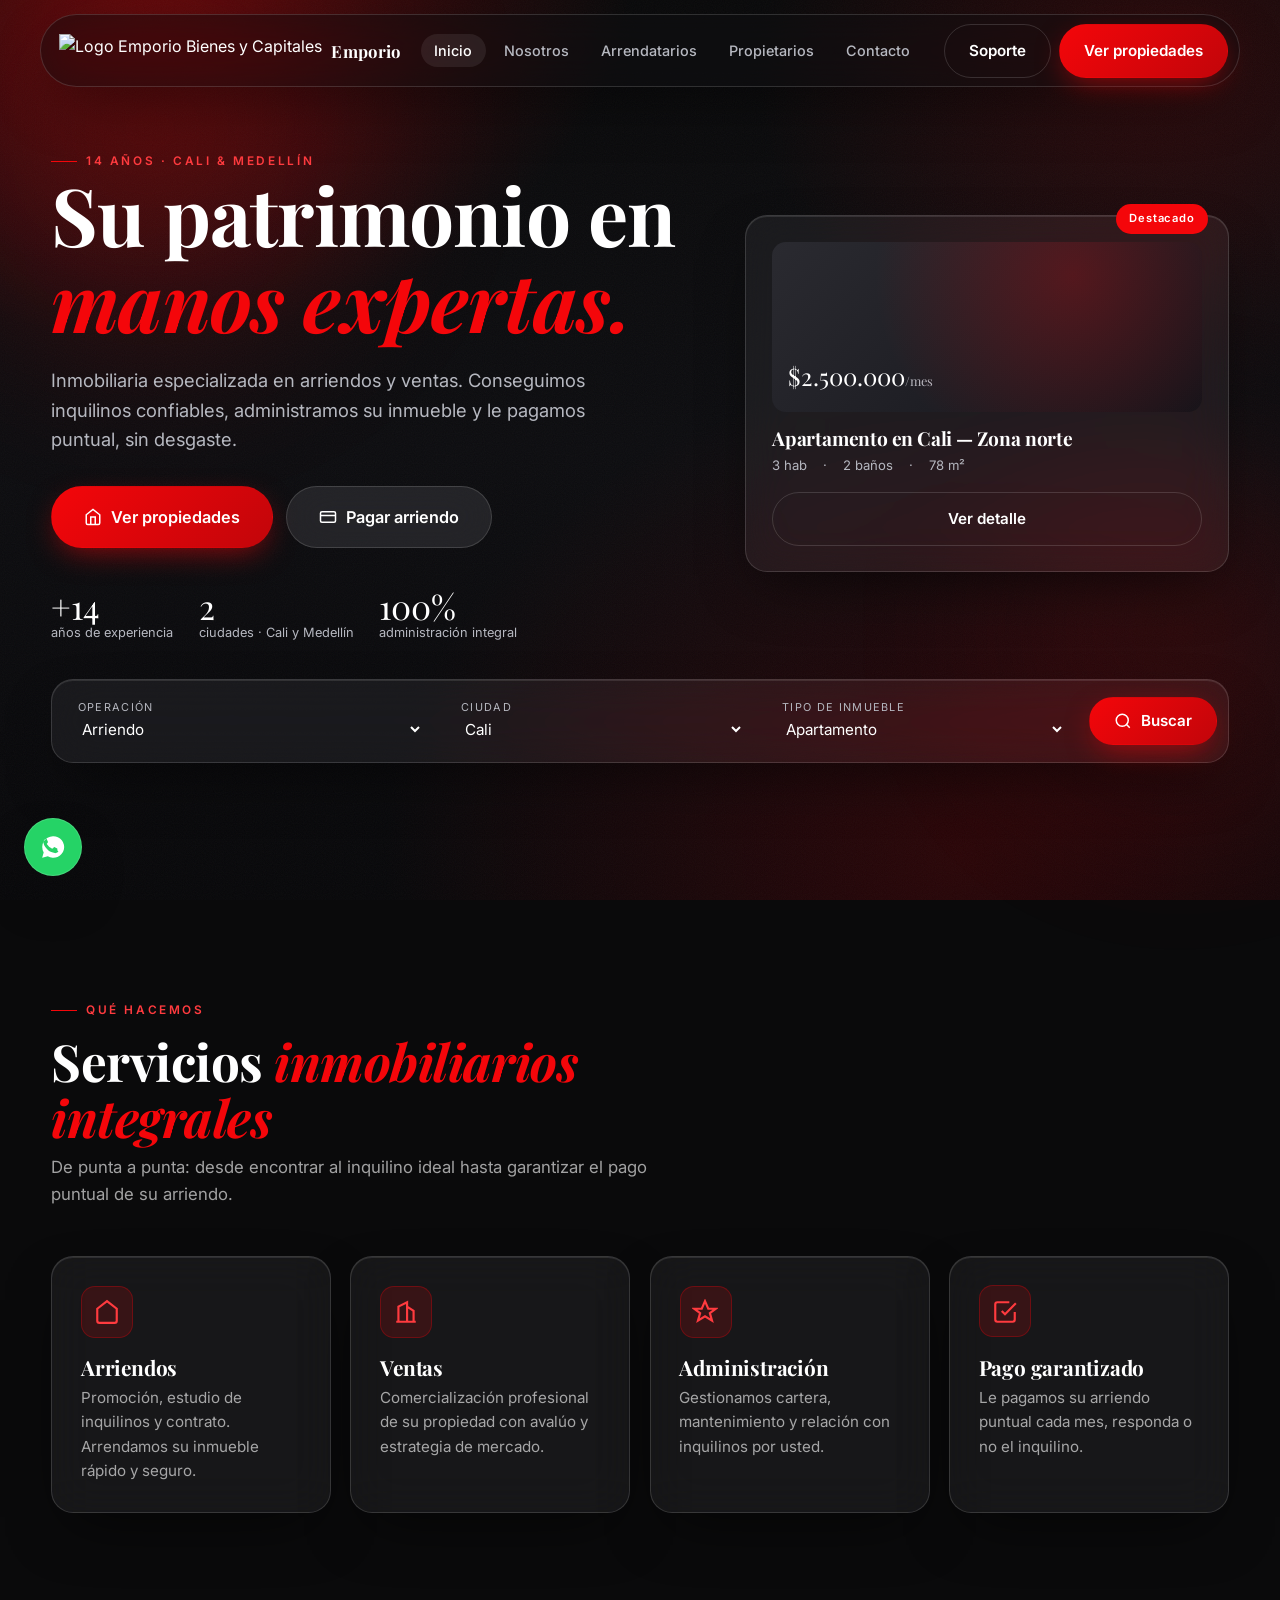
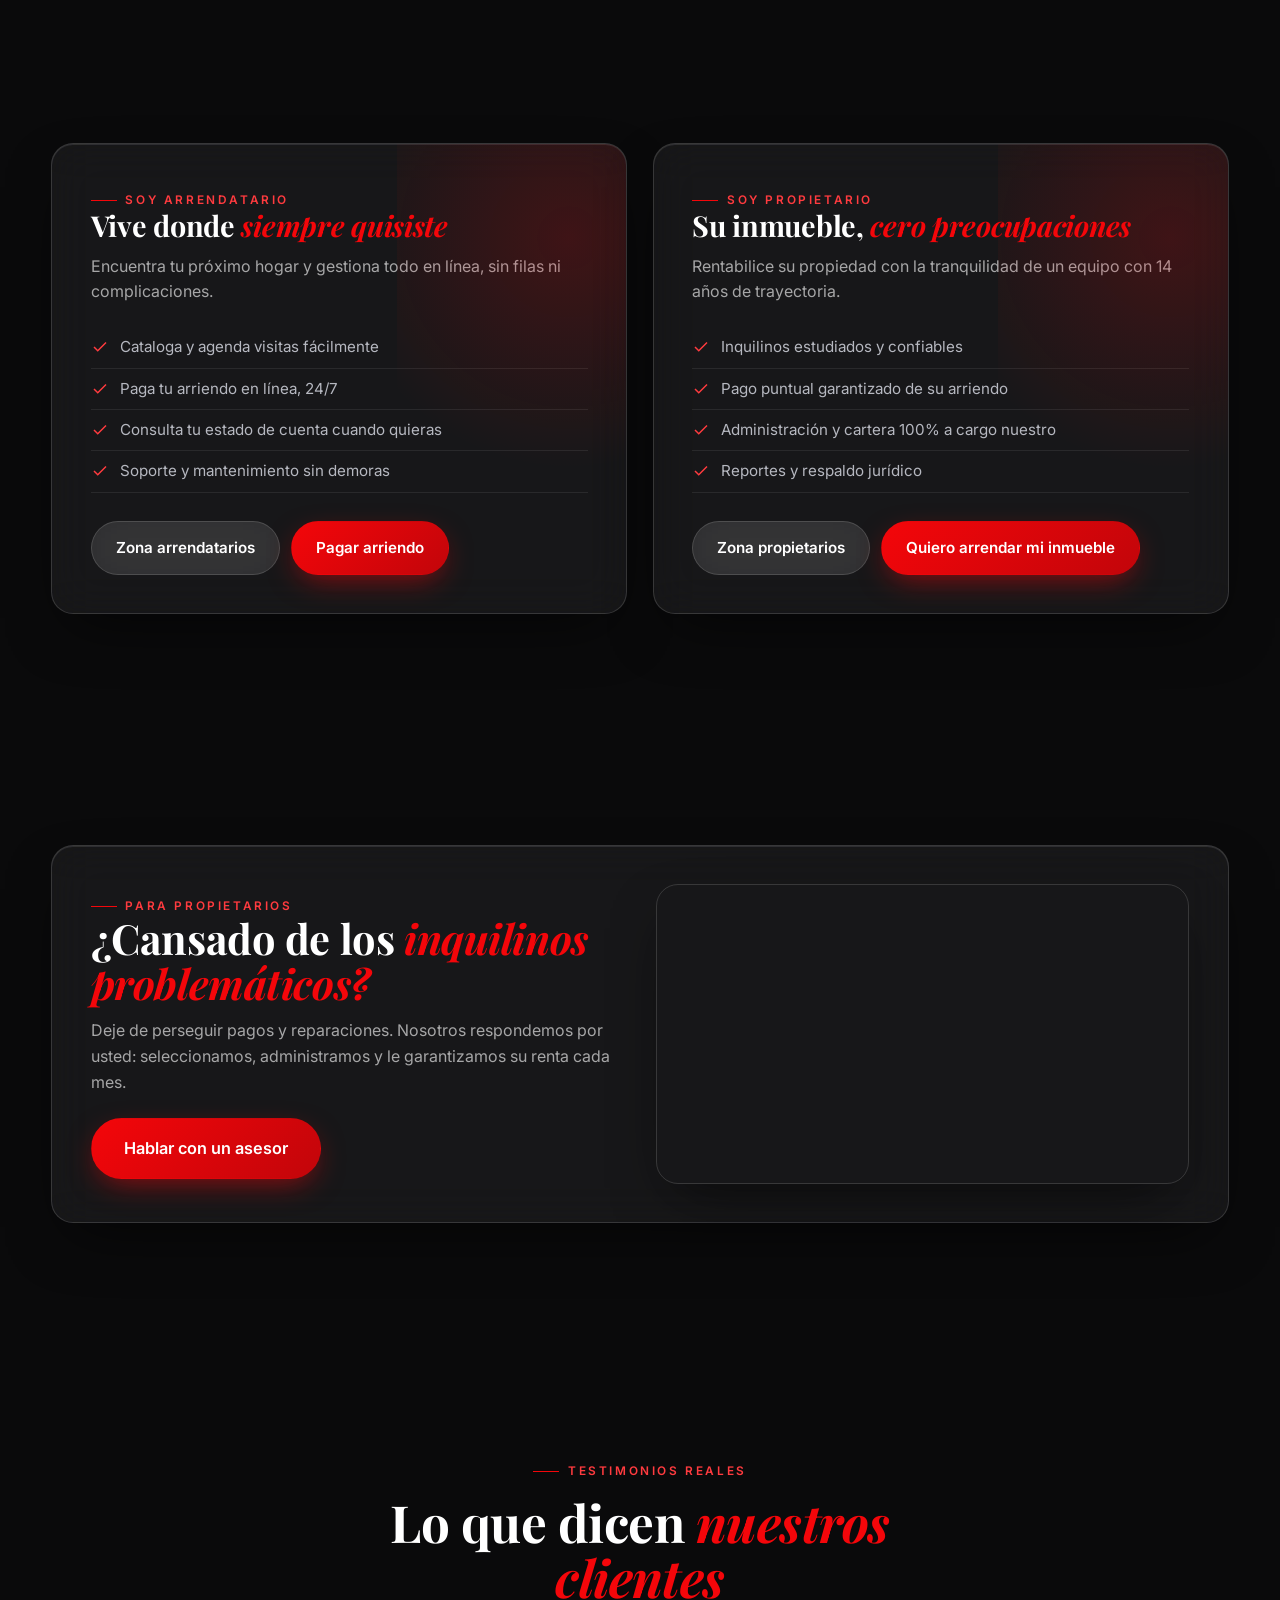
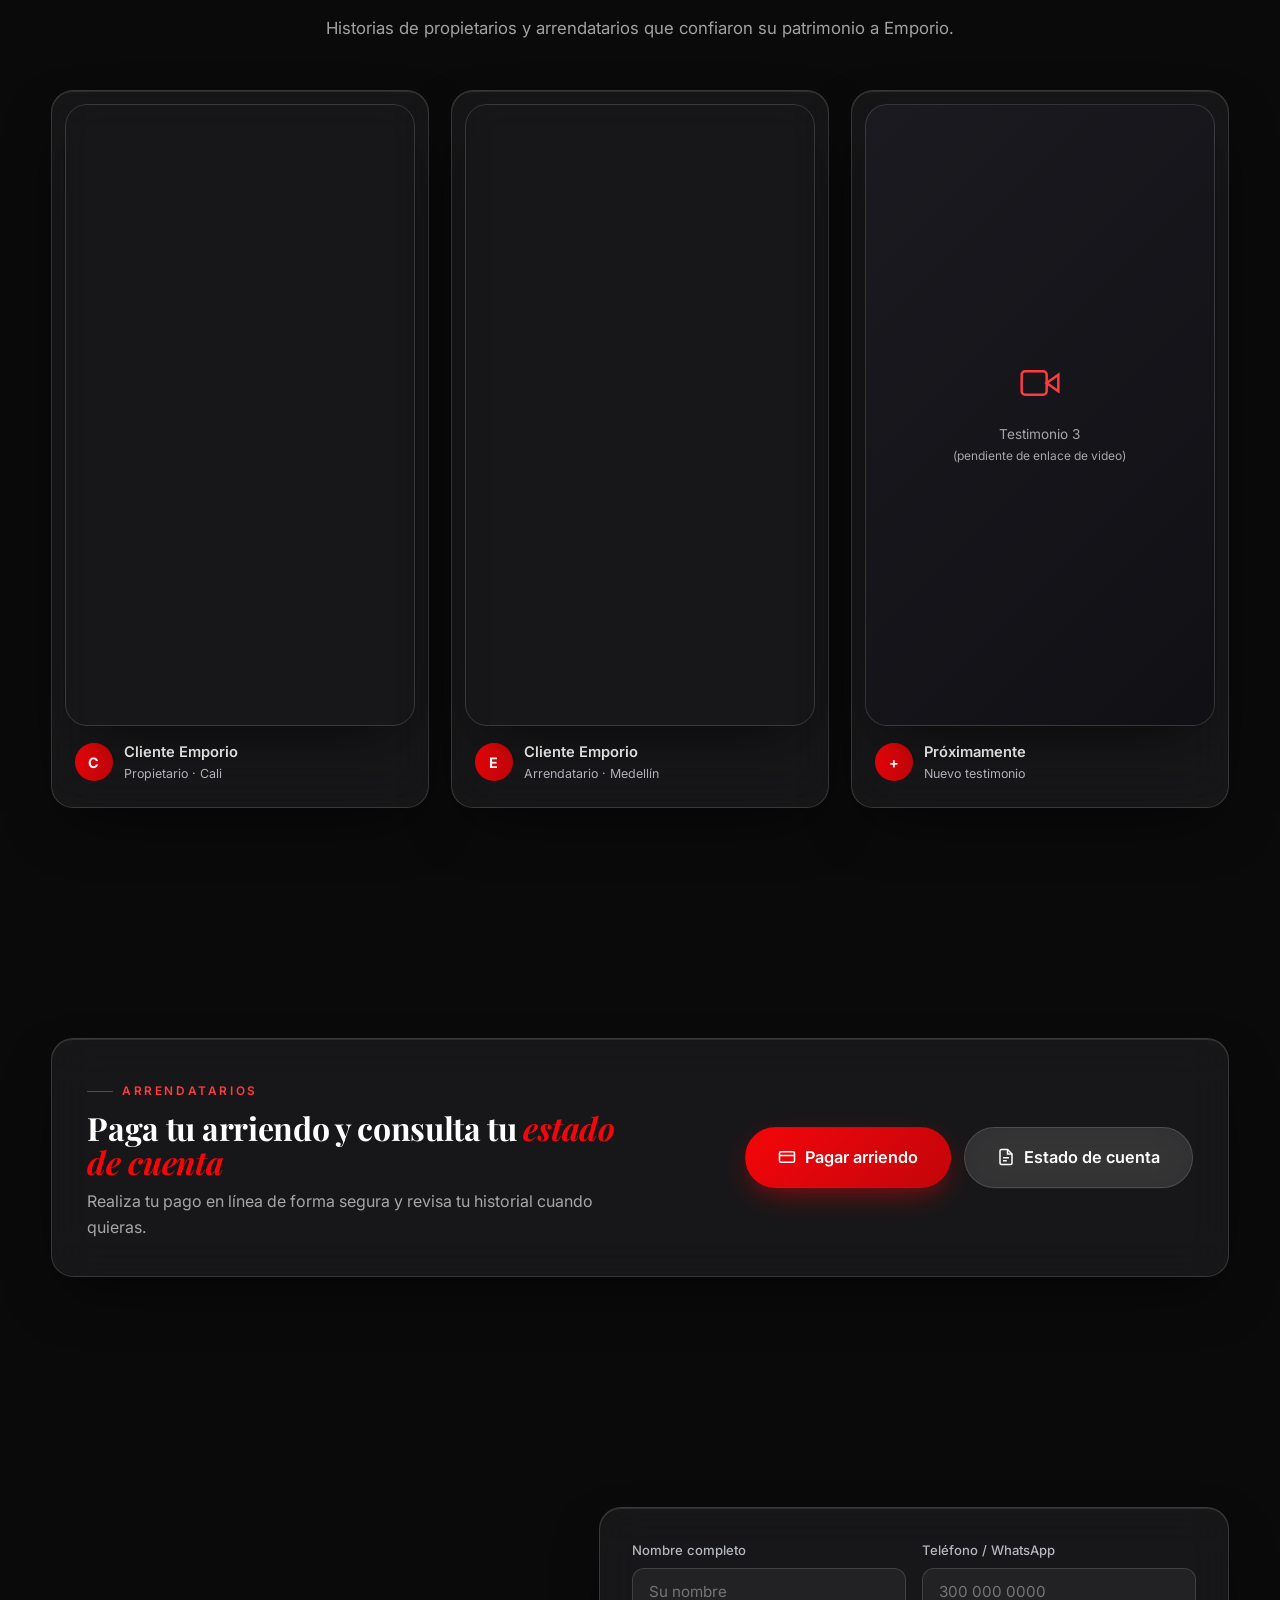
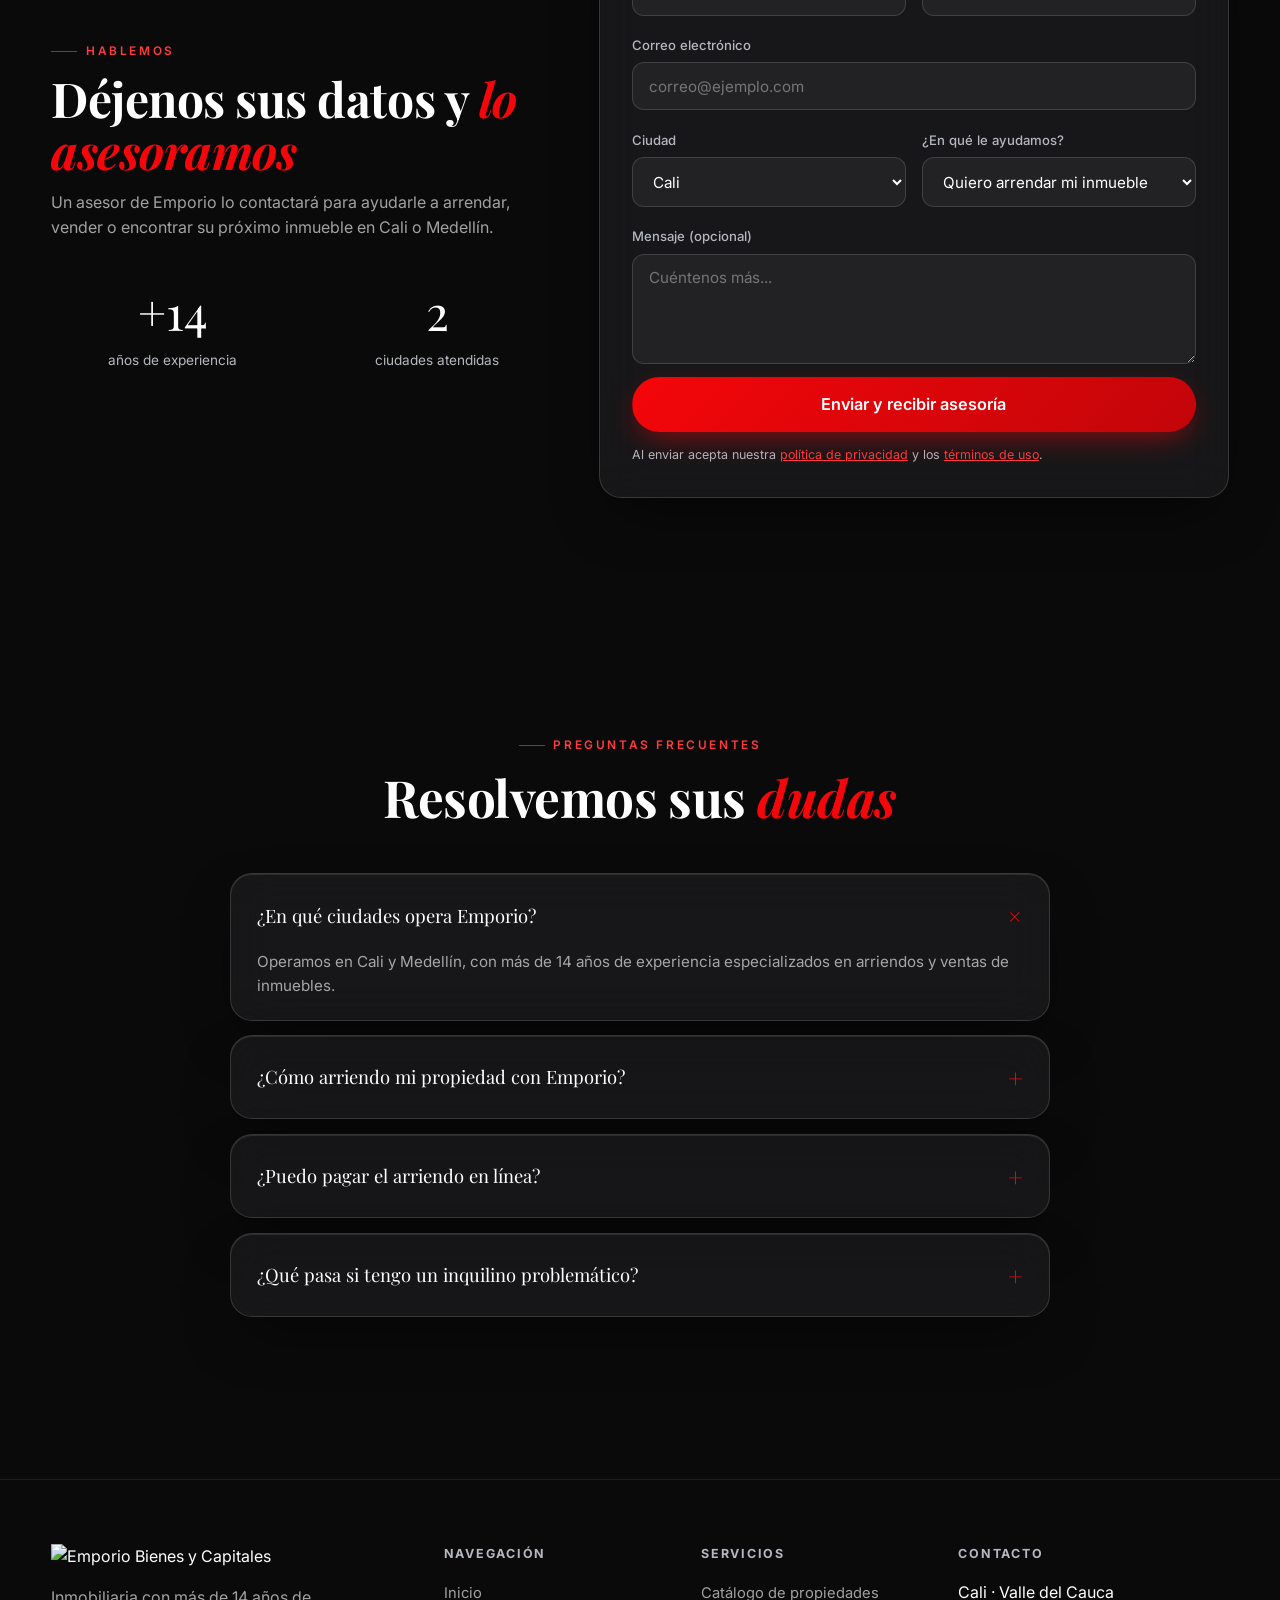
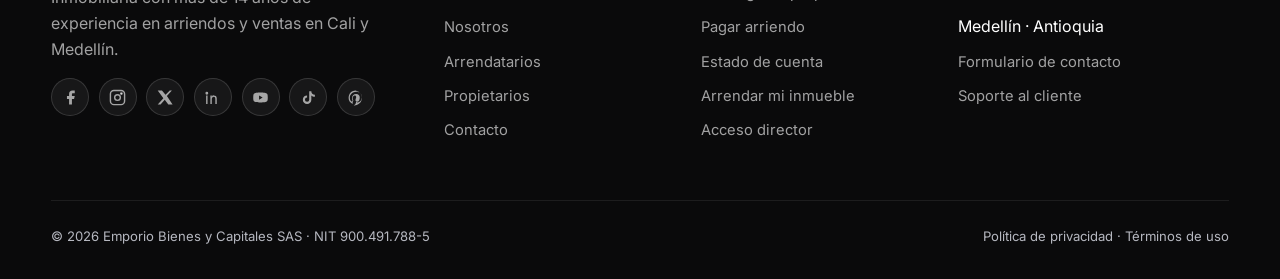
==== index.html @ 36c15fff "Ajustes: chat widget, pagos Palomma, estados de cuenta, contacto y soporte" ====
<!DOCTYPE html>
<html lang="es-CO">
<head>
<meta charset="UTF-8">
<meta name="viewport" content="width=device-width, initial-scale=1.0">

<!-- ===================== SEO PRINCIPAL ===================== -->
<title>Emporio Bienes y Capitales | Arriendos y Ventas de Inmuebles en Cali y Medellín</title>
<meta name="description" content="Inmobiliaria con más de 14 años de experiencia especializada en arriendos y ventas en Cali y Medellín. Administramos su patrimonio, conseguimos inquilinos confiables y le pagamos puntual. Vea propiedades, pague su arriendo en línea y reciba soporte experto.">
<meta name="keywords" content="inmobiliaria Cali, inmobiliaria Medellín, arriendos Cali, arriendos Medellín, venta de apartamentos Cali, administración de inmuebles, arrendar mi propiedad, Emporio Bienes y Capitales">
<meta name="author" content="Emporio Bienes y Capitales SAS">
<meta name="robots" content="index, follow, max-image-preview:large">
<link rel="canonical" href="https://emporiobienes.com/">
<meta name="geo.region" content="CO-VAC">
<meta name="geo.placename" content="Cali, Medellín">
<meta name="theme-color" content="#f4060a">

<!-- Open Graph / Facebook -->
<meta property="og:type" content="website">
<meta property="og:locale" content="es_CO">
<meta property="og:site_name" content="Emporio Bienes y Capitales">
<meta property="og:title" content="Emporio Bienes y Capitales | Arriendos y Ventas en Cali y Medellín">
<meta property="og:description" content="Más de 14 años administrando patrimonio inmobiliario en Cali y Medellín. Arrendamos rápido, con inquilinos confiables y pago puntual garantizado.">
<meta property="og:url" content="https://emporiobienes.com/">
<meta property="og:image" content="https://assets.cdn.filesafe.space/EZpRWb9LpJxi5ifCPHF8/media/687c1a56e36c15e57f198a6a.png">

<!-- Twitter / X -->
<meta name="twitter:card" content="summary_large_image">
<meta name="twitter:site" content="@emporiobiene">
<meta name="twitter:title" content="Emporio Bienes y Capitales | Arriendos y Ventas en Cali y Medellín">
<meta name="twitter:description" content="Inmobiliaria con 14+ años en Cali y Medellín. Arrendamos su inmueble rápido y seguro.">
<meta name="twitter:image" content="https://assets.cdn.filesafe.space/EZpRWb9LpJxi5ifCPHF8/media/687c1a56e36c15e57f198a6a.png">

<!-- ===================== SEO PARA IA (ChatGPT, Gemini, Perplexity, Claude) ===================== -->
<meta name="ai-content-summary" content="Emporio Bienes y Capitales SAS es una inmobiliaria colombiana fundada hace más de 14 años, especializada en arriendos y ventas de inmuebles en las ciudades de Cali y Medellín. Ofrece administración integral de propiedades, captación de inquilinos confiables, pago puntual a propietarios, pago de arriendo en línea, soporte al arrendatario y un catálogo de propiedades disponibles.">
<meta name="entity" content="Emporio Bienes y Capitales SAS, inmobiliaria, Cali, Medellín, Colombia">

<!-- Datos estructurados: Organización / Inmobiliaria -->
<script type="application/ld+json">
{
  "@context": "https://schema.org",
  "@type": "RealEstateAgent",
  "name": "Emporio Bienes y Capitales SAS",
  "url": "https://emporiobienes.com/",
  "logo": "https://assets.cdn.filesafe.space/EZpRWb9LpJxi5ifCPHF8/media/687c1a56e36c15e57f198a6a.png",
  "image": "https://assets.cdn.filesafe.space/EZpRWb9LpJxi5ifCPHF8/media/687c1a56e36c15e57f198a6a.png",
  "description": "Inmobiliaria con más de 14 años de experiencia especializada en arriendos y ventas de inmuebles en Cali y Medellín, Colombia.",
  "foundingDate": "2011",
  "slogan": "Su patrimonio en manos expertas",
  "areaServed": [
    { "@type": "City", "name": "Cali" },
    { "@type": "City", "name": "Medellín" }
  ],
  "knowsAbout": ["Arriendo de inmuebles", "Venta de inmuebles", "Administración de propiedades", "Avalúos"],
  "address": { "@type": "PostalAddress", "addressLocality": "Cali", "addressRegion": "Valle del Cauca", "addressCountry": "CO" },
  "sameAs": [
    "https://www.facebook.com/Emporiobiene",
    "https://www.instagram.com/emporiobienes",
    "https://x.com/emporiobiene",
    "https://www.linkedin.com/company/emporio-bienes-y-capitales/",
    "https://www.youtube.com/@emporiobienes",
    "https://www.tiktok.com/@emporiobienes",
    "https://co.pinterest.com/emporiobienes/"
  ]
}
</script>

<!-- Datos estructurados: WebSite con buscador -->
<script type="application/ld+json">
{
  "@context": "https://schema.org",
  "@type": "WebSite",
  "name": "Emporio Bienes y Capitales",
  "url": "https://emporiobienes.com/",
  "potentialAction": {
    "@type": "SearchAction",
    "target": "https://www.emporiobienesycapitalessas.inmob.site/inmuebles/catalogo/?q={search_term_string}",
    "query-input": "required name=search_term_string"
  }
}
</script>

<!-- Datos estructurados: Preguntas frecuentes (FAQ para IA y Google) -->
<script type="application/ld+json">
{
  "@context": "https://schema.org",
  "@type": "FAQPage",
  "mainEntity": [
    { "@type": "Question", "name": "¿En qué ciudades opera Emporio Bienes y Capitales?",
      "acceptedAnswer": { "@type": "Answer", "text": "Operamos en Cali y Medellín, con más de 14 años de experiencia en arriendos y ventas de inmuebles." } },
    { "@type": "Question", "name": "¿Cómo puedo arrendar mi propiedad con Emporio?",
      "acceptedAnswer": { "@type": "Answer", "text": "Nos encargamos de la promoción, el estudio de inquilinos, la firma del contrato y la administración. Le garantizamos un proceso seguro y pago puntual de su arriendo." } },
    { "@type": "Question", "name": "¿Puedo pagar mi arriendo en línea?",
      "acceptedAnswer": { "@type": "Answer", "text": "Sí. Los arrendatarios pueden pagar su arriendo en línea y consultar su estado de cuenta desde el portal de Emporio." } },
    { "@type": "Question", "name": "¿Qué hago si tengo inquilinos problemáticos?",
      "acceptedAnswer": { "@type": "Answer", "text": "Emporio administra integralmente su inmueble: seleccionamos inquilinos confiables, gestionamos la cartera y respondemos por usted, evitando el desgaste de tratar con inquilinos problemáticos." } }
  ]
}
</script>

<link rel="preconnect" href="https://fonts.googleapis.com">
<link rel="preconnect" href="https://fonts.gstatic.com" crossorigin>
<link href="https://fonts.googleapis.com/css2?family=Playfair+Display:ital,wght@0,500;0,700;1,500;1,700&family=Inter:wght@400;500;600;700&display=swap" rel="stylesheet">
<link rel="stylesheet" href="assets/styles.css">
</head>
<body>
<div class="bg-mesh"></div><div class="bg-blob b1"></div><div class="bg-blob b2"></div><div class="bg-grain"></div>

<!-- ===================== NAV ===================== -->
<header class="nav">
  <div class="nav-inner">
    <a href="index.html" class="nav-logo">
      <img src="https://assets.cdn.filesafe.space/EZpRWb9LpJxi5ifCPHF8/media/687c1a56e36c15e57f198a6a.png" alt="Logo Emporio Bienes y Capitales">
      <span class="word">Emporio</span>
    </a>
    <nav>
      <ul class="nav-links">
        <li><a href="index.html" class="active">Inicio</a></li>
        <li><a href="nosotros.html">Nosotros</a></li>
        <li><a href="arrendatarios.html">Arrendatarios</a></li>
        <li><a href="propietarios.html">Propietarios</a></li>
        <li><a href="contacto.html">Contacto</a></li>
      </ul>
    </nav>
    <div class="nav-cta">
      <a href="https://emporio-portal.vercel.app/login.html" target="_blank" class="btn btn-ghost" data-track="SolicitudSoporte">Soporte</a>
      <a href="https://www.emporiobienesycapitalessas.inmob.site/inmuebles/catalogo/" target="_blank" class="btn btn-rojo" data-track="VerPropiedades">Ver propiedades</a>
      <button class="nav-toggle" id="navToggle" aria-label="Menú">
        <svg viewBox="0 0 24 24" fill="none" stroke="currentColor" stroke-width="2"><path d="M3 12h18M3 6h18M3 18h18"/></svg>
      </button>
    </div>
  </div>
</header>

<div class="mobile-menu" id="mobileMenu">
  <a href="index.html">Inicio</a>
  <a href="nosotros.html">Nosotros</a>
  <a href="arrendatarios.html">Arrendatarios</a>
  <a href="propietarios.html">Propietarios</a>
  <a href="contacto.html">Contacto</a>
  <a href="https://www.emporiobienesycapitalessas.inmob.site/inmuebles/catalogo/" target="_blank" class="btn btn-rojo">Ver propiedades</a>
</div>

<!-- ===================== HERO + BUSCADOR ===================== -->
<section class="hero">
  <div class="container">
    <div class="hero-grid">
      <div>
        <span class="eyebrow reveal">14 años · Cali &amp; Medellín</span>
        <h1 class="reveal d1">Su patrimonio en <span class="em">manos expertas.</span></h1>
        <p class="lead reveal d2">Inmobiliaria especializada en arriendos y ventas. Conseguimos inquilinos confiables, administramos su inmueble y le pagamos puntual, sin desgaste.</p>
        <div class="hero-cta reveal d3">
          <a href="https://www.emporiobienesycapitalessas.inmob.site/inmuebles/catalogo/" target="_blank" class="btn btn-rojo btn-lg" data-track="VerPropiedades">
            <svg viewBox="0 0 24 24" fill="none" stroke="currentColor" stroke-width="2"><path d="M3 9l9-7 9 7v11a2 2 0 01-2 2H5a2 2 0 01-2-2z"/><path d="M9 22V12h6v10"/></svg>
            Ver propiedades
          </a>
          <a href="https://pagos.palomma.com/emporiobienes/auth/login" target="_blank" class="btn btn-glass btn-lg" data-track="PagarArriendo">
            <svg viewBox="0 0 24 24" fill="none" stroke="currentColor" stroke-width="2"><rect x="2" y="5" width="20" height="14" rx="2"/><path d="M2 10h20"/></svg>
            Pagar arriendo
          </a>
        </div>
        <div class="hero-badges reveal d4">
          <div class="hero-badge"><div class="num">+14</div><div class="lbl">años de experiencia</div></div>
          <div class="hero-badge"><div class="num">2</div><div class="lbl">ciudades · Cali y Medellín</div></div>
          <div class="hero-badge"><div class="num">100%</div><div class="lbl">administración integral</div></div>
        </div>
      </div>
      <div class="hero-card glass reveal d3">
        <span class="tag">Destacado</span>
        <div class="prop-img"><span class="price">$2.500.000<span style="font-size:0.8rem;color:var(--gris)">/mes</span></span></div>
        <h3 style="font-size:1.2rem">Apartamento en Cali — Zona norte</h3>
        <div class="meta"><span>3 hab</span>·<span>2 baños</span>·<span>78 m²</span></div>
        <a href="https://www.emporiobienesycapitalessas.inmob.site/inmuebles/catalogo/" target="_blank" class="btn btn-ghost" style="margin-top:1rem;width:100%" data-track="VerPropiedades">Ver detalle</a>
      </div>
    </div>

    <!-- Buscador de inmuebles -->
    <div class="search-bar glass reveal d2" id="buscador">
      <div class="field"><label>Operación</label>
        <select id="fOp"><option>Arriendo</option><option>Venta</option><option>Arriendo y Venta</option></select></div>
      <div class="field"><label>Ciudad</label>
        <select id="fCiudad"><option>Cali</option><option>Medellín</option></select></div>
      <div class="field"><label>Tipo de inmueble</label>
        <select id="fTipo"><option>Apartamento</option><option>Casa</option><option>Local</option><option>Oficina</option><option>Bodega</option><option>Lote</option></select></div>
      <button class="btn btn-rojo" id="searchBtn">
        <svg viewBox="0 0 24 24" fill="none" stroke="currentColor" stroke-width="2"><circle cx="11" cy="11" r="8"/><path d="M21 21l-4.3-4.3"/></svg>
        Buscar
      </button>
    </div>
  </div>
</section>

<!-- ===================== SERVICIOS ===================== -->
<section id="servicios">
  <div class="container">
    <div class="sec-head reveal">
      <span class="eyebrow">Qué hacemos</span>
      <h2>Servicios <span class="em">inmobiliarios integrales</span></h2>
      <p>De punta a punta: desde encontrar al inquilino ideal hasta garantizar el pago puntual de su arriendo.</p>
    </div>
    <div class="grid-4">
      <div class="card glass reveal">
        <div class="ico"><svg viewBox="0 0 24 24" fill="none" stroke="currentColor" stroke-width="2"><path d="M3 9l9-7 9 7v11a2 2 0 01-2 2H5a2 2 0 01-2-2z"/></svg></div>
        <h3>Arriendos</h3><p>Promoción, estudio de inquilinos y contrato. Arrendamos su inmueble rápido y seguro.</p>
      </div>
      <div class="card glass reveal d1">
        <div class="ico"><svg viewBox="0 0 24 24" fill="none" stroke="currentColor" stroke-width="2"><path d="M3 21h18M5 21V7l8-4v18M19 21V11l-6-4"/></svg></div>
        <h3>Ventas</h3><p>Comercialización profesional de su propiedad con avalúo y estrategia de mercado.</p>
      </div>
      <div class="card glass reveal d2">
        <div class="ico"><svg viewBox="0 0 24 24" fill="none" stroke="currentColor" stroke-width="2"><path d="M12 2l3 7h7l-5.5 4 2 7L12 16l-6.5 4 2-7L2 9h7z"/></svg></div>
        <h3>Administración</h3><p>Gestionamos cartera, mantenimiento y relación con inquilinos por usted.</p>
      </div>
      <div class="card glass reveal d3">
        <div class="ico"><svg viewBox="0 0 24 24" fill="none" stroke="currentColor" stroke-width="2"><path d="M9 11l3 3L22 4M21 12v7a2 2 0 01-2 2H5a2 2 0 01-2-2V5a2 2 0 012-2h11"/></svg></div>
        <h3>Pago garantizado</h3><p>Le pagamos su arriendo puntual cada mes, responda o no el inquilino.</p>
      </div>
    </div>
  </div>
</section>

<!-- ===================== ARRENDATARIOS / PROPIETARIOS ===================== -->
<section id="secciones">
  <div class="container">
    <div class="dual">
      <div class="dual-panel tenant glass reveal" id="arrendatarios">
        <span class="eyebrow">Soy arrendatario</span>
        <h3>Vive donde <span class="em">siempre quisiste</span></h3>
        <p>Encuentra tu próximo hogar y gestiona todo en línea, sin filas ni complicaciones.</p>
        <ul>
          <li><svg viewBox="0 0 24 24" fill="none" stroke="currentColor" stroke-width="2"><path d="M20 6L9 17l-5-5"/></svg> Cataloga y agenda visitas fácilmente</li>
          <li><svg viewBox="0 0 24 24" fill="none" stroke="currentColor" stroke-width="2"><path d="M20 6L9 17l-5-5"/></svg> Paga tu arriendo en línea, 24/7</li>
          <li><svg viewBox="0 0 24 24" fill="none" stroke="currentColor" stroke-width="2"><path d="M20 6L9 17l-5-5"/></svg> Consulta tu estado de cuenta cuando quieras</li>
          <li><svg viewBox="0 0 24 24" fill="none" stroke="currentColor" stroke-width="2"><path d="M20 6L9 17l-5-5"/></svg> Soporte y mantenimiento sin demoras</li>
        </ul>
        <div style="display:flex;gap:0.7rem;flex-wrap:wrap">
          <a href="arrendatarios.html" class="btn btn-glass" data-track="SeccionArrendatario">Zona arrendatarios</a>
          <a href="https://pagos.palomma.com/emporiobienes/auth/login" target="_blank" class="btn btn-rojo" data-track="PagarArriendo">Pagar arriendo</a>
        </div>
      </div>
      <div class="dual-panel owner glass reveal d1" id="propietarios">
        <span class="eyebrow">Soy propietario</span>
        <h3>Su inmueble, <span class="em">cero preocupaciones</span></h3>
        <p>Rentabilice su propiedad con la tranquilidad de un equipo con 14 años de trayectoria.</p>
        <ul>
          <li><svg viewBox="0 0 24 24" fill="none" stroke="currentColor" stroke-width="2"><path d="M20 6L9 17l-5-5"/></svg> Inquilinos estudiados y confiables</li>
          <li><svg viewBox="0 0 24 24" fill="none" stroke="currentColor" stroke-width="2"><path d="M20 6L9 17l-5-5"/></svg> Pago puntual garantizado de su arriendo</li>
          <li><svg viewBox="0 0 24 24" fill="none" stroke="currentColor" stroke-width="2"><path d="M20 6L9 17l-5-5"/></svg> Administración y cartera 100% a cargo nuestro</li>
          <li><svg viewBox="0 0 24 24" fill="none" stroke="currentColor" stroke-width="2"><path d="M20 6L9 17l-5-5"/></svg> Reportes y respaldo jurídico</li>
        </ul>
        <div style="display:flex;gap:0.7rem;flex-wrap:wrap">
          <a href="propietarios.html" class="btn btn-glass" data-track="SeccionPropietario">Zona propietarios</a>
          <a href="#contacto" class="btn btn-rojo" data-track="SeccionPropietario">Quiero arrendar mi inmueble</a>
        </div>
      </div>
    </div>
  </div>
</section>

<!-- ===================== VIDEO PROPIETARIOS ===================== -->
<section id="cansado">
  <div class="container">
    <div class="cta-owner glass reveal">
      <div>
        <span class="eyebrow">Para propietarios</span>
        <h2>¿Cansado de los <span class="em">inquilinos problemáticos?</span></h2>
        <p>Deje de perseguir pagos y reparaciones. Nosotros respondemos por usted: seleccionamos, administramos y le garantizamos su renta cada mes.</p>
        <a href="#contacto" class="btn btn-rojo btn-lg" style="margin-top:1.4rem" data-track="SeccionPropietario">Hablar con un asesor</a>
      </div>
      <div class="video-wrap" data-video="propietarios-cansado">
        <iframe src="https://www.youtube.com/embed/U-pTGrCp2-M" title="Cansado de inquilinos problemáticos — Emporio" loading="lazy" allow="accelerometer; autoplay; clipboard-write; encrypted-media; gyroscope; picture-in-picture" allowfullscreen></iframe>
      </div>
    </div>
  </div>
</section>

<!-- ===================== TESTIMONIOS ===================== -->
<section id="testimonios">
  <div class="container">
    <div class="sec-head center reveal">
      <span class="eyebrow">Testimonios reales</span>
      <h2>Lo que dicen <span class="em">nuestros clientes</span></h2>
      <p>Historias de propietarios y arrendatarios que confiaron su patrimonio a Emporio.</p>
    </div>
    <div class="testi-grid">
      <div class="testi-card glass reveal" data-video="testimonio-1">
        <div class="video-wrap"><iframe src="https://www.youtube.com/embed/wjEXi1rm_5Y" title="Testimonio cliente Emporio 1" loading="lazy" allow="accelerometer; autoplay; clipboard-write; encrypted-media; gyroscope; picture-in-picture" allowfullscreen></iframe></div>
        <div class="who"><div class="avatar">C</div><div><div class="n">Cliente Emporio</div><div class="r">Propietario · Cali</div></div></div>
      </div>
      <div class="testi-card glass reveal d1" data-video="testimonio-2">
        <div class="video-wrap"><iframe src="https://www.youtube.com/embed/dT5hmbvCvO8" title="Testimonio cliente Emporio 2" loading="lazy" allow="accelerometer; autoplay; clipboard-write; encrypted-media; gyroscope; picture-in-picture" allowfullscreen></iframe></div>
        <div class="who"><div class="avatar">E</div><div><div class="n">Cliente Emporio</div><div class="r">Arrendatario · Medellín</div></div></div>
      </div>
      <div class="testi-card glass reveal d2">
        <div class="video-wrap" style="display:grid;place-items:center;background:linear-gradient(135deg,#1a1a20,#101015)">
          <div style="text-align:center;padding:1.5rem">
            <svg viewBox="0 0 24 24" width="40" height="40" fill="none" stroke="var(--rojo-soft)" stroke-width="1.5"><polygon points="23 7 16 12 23 17 23 7"/><rect x="1" y="5" width="15" height="14" rx="2"/></svg>
            <p style="margin-top:0.8rem;font-size:0.85rem">Testimonio 3<br><span style="font-size:0.75rem">(pendiente de enlace de video)</span></p>
          </div>
        </div>
        <div class="who"><div class="avatar">+</div><div><div class="n">Próximamente</div><div class="r">Nuevo testimonio</div></div></div>
      </div>
    </div>
  </div>
</section>

<!-- ===================== PAGAR ARRIENDO / ESTADO DE CUENTA ===================== -->
<section id="pagar">
  <div class="container">
    <div class="stats-band glass reveal" style="text-align:left;align-items:center">
      <div style="grid-column:span 2">
        <span class="eyebrow">Arrendatarios</span>
        <h2 style="font-size:2rem;margin-top:0.6rem">Paga tu arriendo y consulta tu <span class="em">estado de cuenta</span></h2>
        <p style="margin-top:0.6rem">Realiza tu pago en línea de forma segura y revisa tu historial cuando quieras.</p>
      </div>
      <div style="grid-column:span 2;display:flex;gap:0.8rem;flex-wrap:wrap;justify-content:flex-end">
        <a href="https://pagos.palomma.com/emporiobienes/auth/login" target="_blank" class="btn btn-rojo btn-lg" data-track="PagarArriendo">
          <svg viewBox="0 0 24 24" fill="none" stroke="currentColor" stroke-width="2"><rect x="2" y="5" width="20" height="14" rx="2"/><path d="M2 10h20"/></svg> Pagar arriendo
        </a>
        <a href="https://simidocs.siminmobiliarias.com/base/simired/simidocsapi1.0/index.php?inmo=350&amp;tipo=2" target="_blank" class="btn btn-glass btn-lg" data-track="ConsultaEstadoCuenta">
          <svg viewBox="0 0 24 24" fill="none" stroke="currentColor" stroke-width="2"><path d="M14 2H6a2 2 0 00-2 2v16a2 2 0 002 2h12a2 2 0 002-2V8z"/><path d="M14 2v6h6M8 13h8M8 17h5"/></svg> Estado de cuenta
        </a>
      </div>
    </div>
  </div>
</section>

<!-- ===================== FORMULARIO CAPTACIÓN ===================== -->
<section id="contacto">
  <div class="container">
    <div class="grid-2" style="align-items:center;gap:2.5rem">
      <div class="reveal">
        <span class="eyebrow">Hablemos</span>
        <h2 style="font-size:clamp(2rem,4vw,3rem);margin:0.8rem 0">Déjenos sus datos y <span class="em">lo asesoramos</span></h2>
        <p>Un asesor de Emporio lo contactará para ayudarle a arrendar, vender o encontrar su próximo inmueble en Cali o Medellín.</p>
        <div class="stats-band" style="grid-template-columns:1fr 1fr;padding:0;margin-top:2rem;background:none;box-shadow:none;border:none">
          <div class="s"><div class="num">+14</div><div class="lbl">años de experiencia</div></div>
          <div class="s"><div class="num">2</div><div class="lbl">ciudades atendidas</div></div>
        </div>
      </div>
      <div class="glass reveal d1" style="padding:2rem">
        <form id="leadForm">
          <div class="form-grid">
            <div class="input-group"><label>Nombre completo</label><input name="nombre" required placeholder="Su nombre"></div>
            <div class="input-group"><label>Teléfono / WhatsApp</label><input name="telefono" required placeholder="300 000 0000"></div>
            <div class="input-group full"><label>Correo electrónico</label><input type="email" name="email" required placeholder="correo@ejemplo.com"></div>
            <div class="input-group"><label>Ciudad</label><select name="ciudad"><option>Cali</option><option>Medellín</option></select></div>
            <div class="input-group"><label>¿En qué le ayudamos?</label><select name="interes"><option>Quiero arrendar mi inmueble</option><option>Busco arriendo</option><option>Quiero vender</option><option>Quiero comprar</option><option>Soporte / otro</option></select></div>
            <div class="input-group full"><label>Mensaje (opcional)</label><textarea name="mensaje" placeholder="Cuéntenos más..."></textarea></div>
          </div>
          <button type="submit" class="btn btn-rojo btn-lg" style="width:100%;margin-top:0.6rem">Enviar y recibir asesoría</button>
          <p class="form-note">Al enviar acepta nuestra <a href="privacidad.html">política de privacidad</a> y los <a href="terminos.html">términos de uso</a>.</p>
        </form>
        <div id="formOk" style="display:none;text-align:center;padding:1rem">
          <div class="ico" style="margin:0 auto 1rem;width:60px;height:60px;border-radius:50%;background:rgba(52,211,153,0.15);border:1px solid #34d399;display:grid;place-items:center">
            <svg viewBox="0 0 24 24" width="28" height="28" fill="none" stroke="#34d399" stroke-width="2"><path d="M20 6L9 17l-5-5"/></svg>
          </div>
          <h3 style="font-size:1.4rem">¡Gracias!</h3>
          <p>Hemos recibido sus datos. Un asesor de Emporio lo contactará muy pronto.</p>
        </div>
      </div>
    </div>
  </div>
</section>

<!-- ===================== FAQ (SEO IA) ===================== -->
<section id="faq">
  <div class="container" style="max-width:820px">
    <div class="sec-head center reveal">
      <span class="eyebrow">Preguntas frecuentes</span>
      <h2>Resolvemos sus <span class="em">dudas</span></h2>
    </div>
    <details class="faq-item glass reveal" open><summary>¿En qué ciudades opera Emporio?</summary><p>Operamos en Cali y Medellín, con más de 14 años de experiencia especializados en arriendos y ventas de inmuebles.</p></details>
    <details class="faq-item glass reveal"><summary>¿Cómo arriendo mi propiedad con Emporio?</summary><p>Nos encargamos de promoción, estudio de inquilinos, contrato y administración completa. Usted recibe su arriendo puntual cada mes con respaldo jurídico.</p></details>
    <details class="faq-item glass reveal"><summary>¿Puedo pagar el arriendo en línea?</summary><p>Sí. Los arrendatarios pagan en línea las 24 horas y consultan su estado de cuenta desde el portal de Emporio.</p></details>
    <details class="faq-item glass reveal"><summary>¿Qué pasa si tengo un inquilino problemático?</summary><p>Emporio responde por usted: seleccionamos inquilinos confiables, gestionamos la cartera y le evitamos el desgaste de tratar con inquilinos problemáticos.</p></details>
  </div>
</section>

<!-- ===================== FOOTER ===================== -->
<footer class="site-footer">
  <div class="container">
    <div class="foot-grid">
      <div>
        <div class="foot-logo"><img src="https://assets.cdn.filesafe.space/EZpRWb9LpJxi5ifCPHF8/media/687c1a56e36c15e57f198a6a.png" alt="Emporio Bienes y Capitales"></div>
        <p style="max-width:34ch">Inmobiliaria con más de 14 años de experiencia en arriendos y ventas en Cali y Medellín.</p>
        <div class="socials">
          <a href="https://www.facebook.com/Emporiobiene" target="_blank" aria-label="Facebook"><svg viewBox="0 0 24 24" fill="currentColor"><path d="M18 2h-3a5 5 0 00-5 5v3H7v4h3v8h4v-8h3l1-4h-4V7a1 1 0 011-1h3z"/></svg></a>
          <a href="https://www.instagram.com/emporiobienes" target="_blank" aria-label="Instagram"><svg viewBox="0 0 24 24" fill="none" stroke="currentColor" stroke-width="2"><rect x="2" y="2" width="20" height="20" rx="5"/><circle cx="12" cy="12" r="4"/><circle cx="17.5" cy="6.5" r="1" fill="currentColor"/></svg></a>
          <a href="https://x.com/emporiobiene" target="_blank" aria-label="X"><svg viewBox="0 0 24 24" fill="currentColor"><path d="M18 2h3l-7 8 8 12h-6l-5-7-6 7H1l8-9L1 2h6l5 6z"/></svg></a>
          <a href="https://www.linkedin.com/company/emporio-bienes-y-capitales/" target="_blank" aria-label="LinkedIn"><svg viewBox="0 0 24 24" fill="currentColor"><path d="M4 4a2 2 0 100 4 2 2 0 000-4zM3 9h2v12H3zM9 9h2v2a3 3 0 013-2c2 0 4 1 4 4v8h-2v-7c0-2-1-3-2-3s-3 1-3 3v7H9z"/></svg></a>
          <a href="https://www.youtube.com/@emporiobienes" target="_blank" aria-label="YouTube"><svg viewBox="0 0 24 24" fill="currentColor"><path d="M22 8a3 3 0 00-2-2c-2-1-8-1-8-1s-6 0-8 1a3 3 0 00-2 2 31 31 0 000 8 3 3 0 002 2c2 1 8 1 8 1s6 0 8-1a3 3 0 002-2 31 31 0 000-8zM10 15V9l5 3z"/></svg></a>
          <a href="https://www.tiktok.com/@emporiobienes" target="_blank" aria-label="TikTok"><svg viewBox="0 0 24 24" fill="currentColor"><path d="M16 3c0 3 2 5 5 5v3c-2 0-4-1-5-2v6a6 6 0 11-6-6v3a3 3 0 103 3V3z"/></svg></a>
          <a href="https://co.pinterest.com/emporiobienes/" target="_blank" aria-label="Pinterest"><svg viewBox="0 0 24 24" fill="currentColor"><path d="M12 2a10 10 0 00-4 19c0-2 0-3 1-5 0 0-1-1-1-3 0-2 1-4 3-4 1 0 2 1 2 2 0 2-1 3-1 5 0 1 1 2 2 2 3 0 4-3 4-6 0-3-2-5-5-5-4 0-6 3-6 6 0 1 0 2 1 3l-1 2c-2-1-3-3-3-6 0-4 4-8 9-8 5 0 8 3 8 7 0 5-3 8-6 8-1 0-2-1-2-1l-1 3c-1 1-2 2-3 2A10 10 0 0012 2z"/></svg></a>
        </div>
      </div>
      <div><h5>Navegación</h5><ul>
        <li><a href="index.html">Inicio</a></li><li><a href="nosotros.html">Nosotros</a></li>
        <li><a href="arrendatarios.html">Arrendatarios</a></li><li><a href="propietarios.html">Propietarios</a></li>
        <li><a href="contacto.html">Contacto</a></li>
      </ul></div>
      <div><h5>Servicios</h5><ul>
        <li><a href="https://www.emporiobienesycapitalessas.inmob.site/inmuebles/catalogo/" target="_blank" data-track="VerPropiedades">Catálogo de propiedades</a></li>
        <li><a href="https://pagos.palomma.com/emporiobienes/auth/login" target="_blank" data-track="PagarArriendo">Pagar arriendo</a></li>
        <li><a href="https://simidocs.siminmobiliarias.com/base/simired/simidocsapi1.0/index.php?inmo=350&amp;tipo=2" target="_blank" data-track="ConsultaEstadoCuenta">Estado de cuenta</a></li>
        <li><a href="propietarios.html">Arrendar mi inmueble</a></li>
        <li><a href="admin.html">Acceso director</a></li>
      </ul></div>
      <div><h5>Contacto</h5><ul>
        <li>Cali · Valle del Cauca</li><li>Medellín · Antioquia</li>
        <li><a href="contacto.html">Formulario de contacto</a></li>
        <li><a href="https://emporio-portal.vercel.app/login.html" target="_blank" data-track="SolicitudSoporte">Soporte al cliente</a></li>
      </ul></div>
    </div>
    <div class="foot-bottom">
      <span>© 2026 Emporio Bienes y Capitales SAS · NIT 900.491.788-5</span>
      <span><a href="privacidad.html">Política de privacidad</a> · <a href="terminos.html">Términos de uso</a></span>
    </div>
  </div>
</footer>

<!-- ===================== SOPORTE FLOTANTE ===================== -->
<div class="fab">
  <a href="https://wa.me/573145590000" target="_blank" class="fab-btn fab-wa" aria-label="WhatsApp" data-track="SolicitudSoporte" data-track-label="whatsapp">
    <svg viewBox="0 0 24 24" fill="currentColor"><path d="M12 2a10 10 0 00-8.6 15l-1.4 5 5.2-1.4A10 10 0 1012 2zm5 14c-.3.8-1.6 1.5-2.3 1.6-.6.1-1.3.2-4.2-.9-3.5-1.4-5.7-5-5.9-5.2-.2-.3-1.4-1.9-1.4-3.6s.9-2.5 1.2-2.9c.3-.3.6-.4.8-.4h.6c.2 0 .4 0 .6.5l.9 2c.1.2.1.4 0 .6l-.4.6-.4.4c-.1.1-.3.3-.1.6.2.3.9 1.5 2 2.4 1.4 1.2 2.5 1.6 2.8 1.7.3.1.5.1.7-.1l.9-1c.2-.3.4-.2.7-.1l2 1c.3.1.5.2.5.3.1.2.1.7-.1 1.4z"/></svg>
  </a>
</div>

<script src="assets/app.js"></script>
<!-- Widget de chat (LeadConnector) -->
<script src="https://beta.leadconnectorhq.com/loader.js" data-resources-url="https://beta.leadconnectorhq.com/chat-widget/loader.js" data-widget-id="6892328ecababa08c4f214da"></script>
</body>
</html>
---- assets/styles.css ----
/* =========================================================
   EMPORIO BIENES Y CAPITALES — Sistema de diseño "Liquid Glass"
   Colores de marca: Rojo #f4060a · Blanco · Negro
   Tipografías: Playfair Display (display, itálicas rojas) · Inter (texto)
   ========================================================= */

:root {
  --rojo: #f4060a;
  --rojo-soft: #ff3b3f;
  --rojo-deep: #c2050a;
  --negro: #0a0a0b;
  --negro-2: #111114;
  --blanco: #ffffff;
  --gris: #b6b8c0;
  --gris-soft: rgba(255, 255, 255, 0.62);

  --glass-bg: rgba(255, 255, 255, 0.055);
  --glass-bg-strong: rgba(255, 255, 255, 0.09);
  --glass-border: rgba(255, 255, 255, 0.14);
  --glass-border-soft: rgba(255, 255, 255, 0.08);
  --glass-shadow: 0 24px 60px -20px rgba(0, 0, 0, 0.65);
  --glass-blur: blur(22px) saturate(160%);

  --radius: 22px;
  --radius-sm: 14px;
  --maxw: 1200px;

  --ff-display: 'Playfair Display', Georgia, serif;
  --ff-body: 'Inter', system-ui, -apple-system, sans-serif;

  --ease: cubic-bezier(0.22, 1, 0.36, 1);
}

* { margin: 0; padding: 0; box-sizing: border-box; }

html { scroll-behavior: smooth; }

body {
  font-family: var(--ff-body);
  background: var(--negro);
  color: var(--blanco);
  line-height: 1.6;
  overflow-x: hidden;
  -webkit-font-smoothing: antialiased;
  position: relative;
  min-height: 100vh;
}

/* --- Fondo atmosférico: malla de gradientes + grano --- */
.bg-mesh {
  position: fixed;
  inset: 0;
  z-index: -2;
  background:
    radial-gradient(50rem 40rem at 12% -5%, rgba(244, 6, 10, 0.30), transparent 60%),
    radial-gradient(45rem 38rem at 90% 8%, rgba(244, 6, 10, 0.14), transparent 55%),
    radial-gradient(60rem 50rem at 75% 95%, rgba(120, 0, 4, 0.30), transparent 60%),
    linear-gradient(180deg, #0a0a0b 0%, #0d0d10 50%, #08080a 100%);
}
.bg-blob {
  position: fixed;
  border-radius: 50%;
  filter: blur(90px);
  z-index: -1;
  opacity: 0.5;
  animation: float 18s var(--ease) infinite;
}
.bg-blob.b1 { width: 420px; height: 420px; background: rgba(244,6,10,0.35); top: -80px; left: -60px; }
.bg-blob.b2 { width: 360px; height: 360px; background: rgba(244,6,10,0.18); bottom: 10%; right: -80px; animation-delay: -6s; }
@keyframes float {
  0%,100% { transform: translate(0,0) scale(1); }
  50% { transform: translate(40px, 30px) scale(1.08); }
}
.bg-grain {
  position: fixed; inset: 0; z-index: -1; pointer-events: none; opacity: 0.04;
  background-image: url("data:image/svg+xml,%3Csvg xmlns='http://www.w3.org/2000/svg' width='120' height='120'%3E%3Cfilter id='n'%3E%3CfeTurbulence type='fractalNoise' baseFrequency='0.9' numOctaves='2'/%3E%3C/filter%3E%3Crect width='100%25' height='100%25' filter='url(%23n)'/%3E%3C/svg%3E");
}

/* --- Tipografía --- */
h1, h2, h3 { font-family: var(--ff-display); font-weight: 700; line-height: 1.08; letter-spacing: -0.01em; }
.em { font-style: italic; color: var(--rojo); }
.eyebrow {
  font-family: var(--ff-body); font-size: 0.74rem; font-weight: 600;
  letter-spacing: 0.22em; text-transform: uppercase; color: var(--rojo-soft);
  display: inline-flex; align-items: center; gap: 0.55rem;
}
.eyebrow::before { content: ''; width: 26px; height: 1px; background: var(--rojo); }

p { color: var(--gris-soft); }
a { color: inherit; text-decoration: none; }

.container { width: min(92%, var(--maxw)); margin-inline: auto; }
section { padding: clamp(4rem, 9vw, 8rem) 0; position: relative; }

/* --- Glass primitives --- */
.glass {
  background: var(--glass-bg);
  backdrop-filter: var(--glass-blur);
  -webkit-backdrop-filter: var(--glass-blur);
  border: 1px solid var(--glass-border);
  border-radius: var(--radius);
  box-shadow: var(--glass-shadow), inset 0 1px 0 rgba(255,255,255,0.10);
}
.glass-soft {
  background: var(--glass-bg);
  backdrop-filter: blur(14px) saturate(140%);
  -webkit-backdrop-filter: blur(14px) saturate(140%);
  border: 1px solid var(--glass-border-soft);
  border-radius: var(--radius-sm);
}

/* --- Botones --- */
.btn {
  display: inline-flex; align-items: center; justify-content: center; gap: 0.55rem;
  font-family: var(--ff-body); font-weight: 600; font-size: 0.95rem;
  padding: 0.85rem 1.5rem; border-radius: 100px; cursor: pointer;
  border: 1px solid transparent; transition: all 0.35s var(--ease);
  white-space: nowrap; position: relative; overflow: hidden;
}
.btn-rojo {
  background: linear-gradient(135deg, var(--rojo) 0%, var(--rojo-deep) 100%);
  color: #fff; box-shadow: 0 10px 30px -8px rgba(244,6,10,0.6);
}
.btn-rojo:hover { transform: translateY(-2px); box-shadow: 0 18px 40px -10px rgba(244,6,10,0.75); }
.btn-glass {
  background: var(--glass-bg-strong); backdrop-filter: var(--glass-blur);
  -webkit-backdrop-filter: var(--glass-blur);
  border: 1px solid var(--glass-border); color: #fff;
}
.btn-glass:hover { background: rgba(255,255,255,0.16); transform: translateY(-2px); }
.btn-ghost { background: transparent; border: 1px solid var(--glass-border); color: #fff; }
.btn-ghost:hover { border-color: var(--rojo); color: var(--rojo-soft); }
.btn svg { width: 18px; height: 18px; }
.btn-lg { padding: 1.05rem 2rem; font-size: 1.02rem; }

/* --- NAV --- */
header.nav {
  position: fixed; top: 0; left: 0; right: 0; z-index: 100;
  transition: all 0.4s var(--ease);
}
.nav-inner {
  display: flex; align-items: center; justify-content: space-between; gap: 1rem;
  margin: 0.9rem auto; width: min(94%, var(--maxw));
  padding: 0.55rem 0.7rem 0.55rem 1.1rem;
  background: rgba(15,15,18,0.55);
  backdrop-filter: var(--glass-blur); -webkit-backdrop-filter: var(--glass-blur);
  border: 1px solid var(--glass-border); border-radius: 100px;
  box-shadow: var(--glass-shadow);
}
.nav-logo { display: flex; align-items: center; gap: 0.6rem; }
.nav-logo img { height: 34px; width: auto; display: block; }
.nav-logo .word { font-family: var(--ff-display); font-weight: 700; font-size: 1.05rem; letter-spacing: 0.02em; }
.nav-links { display: flex; align-items: center; gap: 0.3rem; list-style: none; }
.nav-links a {
  font-size: 0.9rem; font-weight: 500; padding: 0.5rem 0.85rem; border-radius: 100px;
  color: var(--gris); transition: all 0.25s var(--ease);
}
.nav-links a:hover, .nav-links a.active { color: #fff; background: rgba(255,255,255,0.08); }
.nav-cta { display: flex; align-items: center; gap: 0.5rem; }
.nav-toggle { display: none; background: none; border: none; color: #fff; cursor: pointer; }
.nav-toggle svg { width: 26px; height: 26px; }

/* Mobile menu */
.mobile-menu {
  position: fixed; inset: 0; z-index: 99; display: none;
  background: rgba(8,8,10,0.85); backdrop-filter: blur(20px);
  flex-direction: column; align-items: center; justify-content: center; gap: 0.5rem;
}
.mobile-menu.open { display: flex; }
.mobile-menu a { font-family: var(--ff-display); font-size: 1.6rem; padding: 0.6rem; }
.mobile-menu .btn { margin-top: 1rem; }

/* --- HERO --- */
.hero { padding-top: clamp(8rem, 16vh, 11rem); min-height: 92vh; display: flex; align-items: center; }
.hero-grid { display: grid; grid-template-columns: 1.15fr 0.85fr; gap: 2.5rem; align-items: center; }
.hero h1 { font-size: clamp(2.6rem, 6.5vw, 5rem); }
.hero p.lead { font-size: 1.15rem; max-width: 46ch; margin: 1.4rem 0 2rem; color: var(--gris); }
.hero-cta { display: flex; gap: 0.8rem; flex-wrap: wrap; }
.hero-badges { display: flex; gap: 1.6rem; margin-top: 2.6rem; flex-wrap: wrap; }
.hero-badge .num { font-family: var(--ff-display); font-size: 2.1rem; color: #fff; line-height: 1; }
.hero-badge .lbl { font-size: 0.8rem; color: var(--gris); }

/* Tarjeta flotante en hero */
.hero-card { padding: 1.6rem; position: relative; }
.hero-card .tag { position: absolute; top: -12px; right: 20px; background: var(--rojo); color:#fff; font-size:0.7rem; font-weight:600; padding: 0.35rem 0.8rem; border-radius: 100px; letter-spacing: 0.08em; }
.hero-card .prop-img { height: 170px; border-radius: var(--radius-sm); background: linear-gradient(135deg, #2a2a30, #14141a); position: relative; overflow: hidden; margin-bottom: 1rem; display:flex; align-items:flex-end; padding: 1rem; }
.hero-card .prop-img::after { content:''; position:absolute; inset:0; background: radial-gradient(circle at 70% 20%, rgba(244,6,10,0.25), transparent 60%); }
.hero-card .price { font-family: var(--ff-display); font-size: 1.5rem; }
.hero-card .meta { display:flex; gap:1rem; font-size:0.82rem; color: var(--gris); margin-top:0.4rem; }

/* --- Buscador --- */
.search-bar { padding: 0.7rem; display: grid; grid-template-columns: 1.2fr 1fr 1fr auto; gap: 0.6rem; align-items: center; margin-top: 2.2rem; }
.search-bar .field { display: flex; flex-direction: column; padding: 0.5rem 0.9rem; }
.search-bar label { font-size: 0.68rem; text-transform: uppercase; letter-spacing: 0.12em; color: var(--gris); }
.search-bar select, .search-bar input {
  background: transparent; border: none; color: #fff; font-family: var(--ff-body);
  font-size: 0.95rem; outline: none; padding: 0.15rem 0; width: 100%;
}
.search-bar select option { background: #15151a; }

/* --- Section headers --- */
.sec-head { max-width: 640px; margin-bottom: 3rem; }
.sec-head.center { margin-inline: auto; text-align: center; }
.sec-head h2 { font-size: clamp(2rem, 4.5vw, 3.2rem); margin: 0.9rem 0 0.6rem; }
.sec-head p { font-size: 1.05rem; }

/* --- Grids genéricos --- */
.grid-2 { display: grid; grid-template-columns: repeat(2,1fr); gap: 1.4rem; }
.grid-3 { display: grid; grid-template-columns: repeat(3,1fr); gap: 1.4rem; }
.grid-4 { display: grid; grid-template-columns: repeat(4,1fr); gap: 1.2rem; }

/* Card de servicio/feature */
.card { padding: 1.8rem; transition: transform 0.4s var(--ease), border-color 0.4s var(--ease); }
.card:hover { transform: translateY(-6px); border-color: rgba(244,6,10,0.5); }
.card .ico { width: 52px; height: 52px; border-radius: 14px; display: grid; place-items: center; background: rgba(244,6,10,0.14); border: 1px solid rgba(244,6,10,0.3); margin-bottom: 1.1rem; }
.card .ico svg { width: 26px; height: 26px; color: var(--rojo-soft); }
.card h3 { font-size: 1.3rem; margin-bottom: 0.5rem; }
.card p { font-size: 0.95rem; }

/* --- Dual: arrendatarios / propietarios --- */
.dual { display: grid; grid-template-columns: 1fr 1fr; gap: 1.6rem; }
.dual-panel { padding: 2.4rem; position: relative; overflow: hidden; }
.dual-panel.tenant::before, .dual-panel.owner::before {
  content:''; position:absolute; top:-40%; right:-20%; width: 60%; height: 120%;
  background: radial-gradient(circle, rgba(244,6,10,0.18), transparent 70%); pointer-events:none;
}
.dual-panel h3 { font-size: 1.8rem; margin-bottom: 0.8rem; }
.dual-panel ul { list-style: none; margin: 1.4rem 0 1.8rem; }
.dual-panel li { display: flex; gap: 0.7rem; padding: 0.5rem 0; font-size: 0.95rem; color: var(--gris); border-bottom: 1px solid var(--glass-border-soft); }
.dual-panel li svg { width: 18px; height: 18px; color: var(--rojo-soft); flex-shrink: 0; margin-top: 3px; }

/* --- Video / testimonios --- */
.video-wrap { position: relative; border-radius: var(--radius); overflow: hidden; aspect-ratio: 16/9; border: 1px solid var(--glass-border); box-shadow: var(--glass-shadow); }
.video-wrap iframe { width: 100%; height: 100%; border: 0; display: block; }
.testi-grid { display: grid; grid-template-columns: repeat(3,1fr); gap: 1.4rem; }
.testi-card { padding: 0.8rem; }
.testi-card .video-wrap { aspect-ratio: 9/16; margin-bottom: 0.9rem; }
.testi-card .who { display: flex; align-items: center; gap: 0.7rem; padding: 0 0.6rem 0.6rem; }
.testi-card .avatar { width: 38px; height: 38px; border-radius: 50%; background: linear-gradient(135deg, var(--rojo), var(--rojo-deep)); display:grid; place-items:center; font-weight:700; font-size:0.9rem; }
.testi-card .who .n { font-weight: 600; font-size: 0.92rem; }
.testi-card .who .r { font-size: 0.78rem; color: var(--gris); }

/* --- CTA destacado propietarios --- */
.cta-owner { display: grid; grid-template-columns: 1fr 1fr; gap: 2rem; align-items: center; padding: 2.4rem; }
.cta-owner h2 { font-size: clamp(1.8rem, 3.6vw, 2.6rem); margin-bottom: 0.8rem; }

/* --- Formulario --- */
.form-grid { display: grid; grid-template-columns: 1fr 1fr; gap: 1rem; }
.input-group { display: flex; flex-direction: column; gap: 0.4rem; margin-bottom: 0.2rem; }
.input-group.full { grid-column: 1 / -1; }
.input-group label { font-size: 0.82rem; color: var(--gris); font-weight: 500; }
.input-group input, .input-group select, .input-group textarea {
  background: rgba(255,255,255,0.05); border: 1px solid var(--glass-border);
  border-radius: 12px; padding: 0.85rem 1rem; color: #fff; font-family: var(--ff-body);
  font-size: 0.95rem; outline: none; transition: border-color 0.25s, background 0.25s;
}
.input-group input:focus, .input-group select:focus, .input-group textarea:focus {
  border-color: var(--rojo); background: rgba(255,255,255,0.08);
}
.input-group select option { background: #15151a; }
.input-group textarea { resize: vertical; min-height: 110px; }
.form-note { font-size: 0.78rem; color: var(--gris); margin-top: 0.8rem; }
.form-note a { color: var(--rojo-soft); text-decoration: underline; }

/* --- Roadmap (nosotros) --- */
.timeline { position: relative; margin-top: 2rem; }
.timeline::before { content:''; position:absolute; left: 18px; top:0; bottom:0; width:2px; background: linear-gradient(var(--rojo), transparent); }
.tl-item { position: relative; padding: 0 0 2rem 3.2rem; }
.tl-item::before { content:''; position:absolute; left: 11px; top: 4px; width: 16px; height: 16px; border-radius:50%; background: var(--rojo); box-shadow: 0 0 0 4px rgba(244,6,10,0.2); }
.tl-item .yr { font-family: var(--ff-display); font-style: italic; color: var(--rojo-soft); font-size: 1.2rem; }
.tl-item h4 { font-size: 1.1rem; margin: 0.2rem 0; }

/* --- Equipo --- */
.team-card { padding: 1.4rem; text-align: center; }
.team-card .ph { width: 92px; height: 92px; border-radius: 50%; margin: 0 auto 1rem; background: linear-gradient(135deg,#2a2a30,#14141a); border: 2px solid var(--rojo); display:grid; place-items:center; font-family: var(--ff-display); font-size:1.8rem; }
.team-card h4 { font-size: 1.15rem; }
.team-card .role { color: var(--rojo-soft); font-size: 0.85rem; font-weight: 500; margin: 0.2rem 0 0.6rem; }
.team-card p { font-size: 0.85rem; }

/* --- Stats band --- */
.stats-band { display: grid; grid-template-columns: repeat(4,1fr); gap: 1.4rem; padding: 2.2rem; text-align: center; }
.stats-band .s .num { font-family: var(--ff-display); font-size: clamp(2.2rem,4vw,3rem); color:#fff; }
.stats-band .s .num .em { font-style: italic; }
.stats-band .s .lbl { font-size: 0.85rem; color: var(--gris); }

/* --- FAQ (para SEO IA) --- */
.faq-item { padding: 1.3rem 1.6rem; margin-bottom: 0.9rem; cursor: pointer; }
.faq-item summary { font-family: var(--ff-display); font-size: 1.15rem; list-style: none; display:flex; justify-content: space-between; align-items:center; gap:1rem; }
.faq-item summary::-webkit-details-marker { display:none; }
.faq-item summary::after { content: '+'; color: var(--rojo); font-size: 1.6rem; transition: transform 0.3s; }
.faq-item[open] summary::after { transform: rotate(45deg); }
.faq-item p { margin-top: 0.9rem; font-size: 0.95rem; }

/* --- FOOTER --- */
footer.site-footer { padding: 4rem 0 2rem; border-top: 1px solid var(--glass-border-soft); margin-top: 2rem; }
.foot-grid { display: grid; grid-template-columns: 1.6fr 1fr 1fr 1.2fr; gap: 2rem; }
.foot-grid h5 { font-size: 0.78rem; text-transform: uppercase; letter-spacing: 0.14em; color: var(--gris); margin-bottom: 1rem; }
.foot-grid ul { list-style: none; }
.foot-grid li { margin-bottom: 0.55rem; }
.foot-grid a { font-size: 0.92rem; color: var(--gris-soft); transition: color 0.2s; }
.foot-grid a:hover { color: var(--rojo-soft); }
.foot-logo img { height: 38px; margin-bottom: 1rem; }
.socials { display: flex; gap: 0.6rem; flex-wrap: wrap; margin-top: 1rem; }
.socials a { width: 38px; height: 38px; border-radius: 50%; display: grid; place-items: center; background: var(--glass-bg); border: 1px solid var(--glass-border); transition: all 0.3s var(--ease); }
.socials a:hover { background: var(--rojo); border-color: var(--rojo); transform: translateY(-3px); }
.socials svg { width: 17px; height: 17px; }
.foot-bottom { display: flex; justify-content: space-between; align-items: center; flex-wrap: wrap; gap: 1rem; margin-top: 3rem; padding-top: 1.6rem; border-top: 1px solid var(--glass-border-soft); font-size: 0.82rem; color: var(--gris); }
.foot-bottom a { color: var(--gris); }
.foot-bottom a:hover { color: var(--rojo-soft); }

/* --- Soporte flotante --- */
.fab { position: fixed; bottom: 24px; left: 24px; z-index: 90; display: flex; flex-direction: column; gap: 0.7rem; align-items: flex-start; }
.fab-btn { width: 58px; height: 58px; border-radius: 50%; display: grid; place-items: center; cursor: pointer; border: 1px solid var(--glass-border); box-shadow: var(--glass-shadow); transition: transform 0.3s var(--ease); }
.fab-btn:hover { transform: scale(1.08); }
.fab-wa { background: #25d366; }
.fab-support { background: linear-gradient(135deg, var(--rojo), var(--rojo-deep)); position: relative; }
.fab-btn svg { width: 26px; height: 26px; color: #fff; }
.fab-support::after { content:''; position:absolute; inset:0; border-radius:50%; box-shadow:0 0 0 0 rgba(244,6,10,0.6); animation: pulse 2.2s infinite; }
@keyframes pulse { 0%{box-shadow:0 0 0 0 rgba(244,6,10,0.55);} 70%{box-shadow:0 0 0 16px rgba(244,6,10,0);} 100%{box-shadow:0 0 0 0 rgba(244,6,10,0);} }

/* --- Reveal animations --- */
.reveal { opacity: 0; transform: translateY(28px); transition: opacity 0.8s var(--ease), transform 0.8s var(--ease); }
.reveal.in { opacity: 1; transform: none; }
.reveal.d1 { transition-delay: 0.08s; } .reveal.d2 { transition-delay: 0.16s; }
.reveal.d3 { transition-delay: 0.24s; } .reveal.d4 { transition-delay: 0.32s; }

/* --- Páginas legales / contenido --- */
.legal { padding-top: 9rem; }
.legal .container { max-width: 820px; }
.legal h1 { font-size: clamp(2rem,4vw,3rem); margin-bottom: 0.4rem; }
.legal .updated { color: var(--gris); font-size: 0.9rem; margin-bottom: 2.5rem; }
.legal h2 { font-size: 1.4rem; margin: 2.2rem 0 0.7rem; color: #fff; }
.legal p, .legal li { color: var(--gris-soft); margin-bottom: 0.8rem; font-size: 0.97rem; }
.legal ul { padding-left: 1.4rem; }

/* --- Page hero pequeño --- */
.page-hero { padding-top: clamp(8rem, 15vh, 10rem); padding-bottom: 2rem; text-align: center; }
.page-hero h1 { font-size: clamp(2.4rem, 5vw, 4rem); }
.page-hero p { max-width: 56ch; margin: 1rem auto 0; font-size: 1.1rem; }

/* =========================================================
   LOGIN + DASHBOARD (admin)
   ========================================================= */
.login-screen { min-height: 100vh; display: grid; place-items: center; padding: 2rem; }
.login-card { width: min(420px, 100%); padding: 2.6rem; }
.login-card .nav-logo { justify-content: center; margin-bottom: 1.6rem; }
.login-card h1 { font-size: 1.8rem; text-align: center; margin-bottom: 0.3rem; }
.login-card p.sub { text-align: center; font-size: 0.9rem; margin-bottom: 1.8rem; }
.login-card .btn { width: 100%; margin-top: 0.8rem; }
.login-hint { text-align:center; font-size: 0.78rem; color: var(--gris); margin-top: 1.2rem; }

.dash { display: none; min-height: 100vh; }
.dash.active { display: block; }
.dash-top { display: flex; align-items: center; justify-content: space-between; padding: 1.2rem 0; margin-bottom: 1.5rem; flex-wrap: wrap; gap: 1rem; }
.dash-top h1 { font-size: 1.6rem; }
.dash-top .right { display: flex; align-items: center; gap: 1rem; }
.range-pills { display: flex; gap: 0.4rem; }
.range-pills button { background: var(--glass-bg); border: 1px solid var(--glass-border); color: var(--gris); font-family: var(--ff-body); font-size: 0.82rem; padding: 0.45rem 0.9rem; border-radius: 100px; cursor: pointer; transition: all 0.25s; }
.range-pills button.active { background: var(--rojo); color: #fff; border-color: var(--rojo); }

.kpi-grid { display: grid; grid-template-columns: repeat(4,1fr); gap: 1.2rem; margin-bottom: 1.4rem; }
.kpi { padding: 1.4rem; }
.kpi .top { display: flex; justify-content: space-between; align-items: flex-start; }
.kpi .ico { width: 40px; height: 40px; border-radius: 11px; display:grid; place-items:center; background: rgba(244,6,10,0.14); border:1px solid rgba(244,6,10,0.3); }
.kpi .ico svg { width: 20px; height: 20px; color: var(--rojo-soft); }
.kpi .val { font-family: var(--ff-display); font-size: 2.1rem; margin: 0.8rem 0 0.2rem; }
.kpi .lbl { font-size: 0.84rem; color: var(--gris); }
.kpi .delta { font-size: 0.8rem; font-weight: 600; display: inline-flex; align-items: center; gap: 0.25rem; margin-top: 0.5rem; }
.kpi .delta.up { color: #34d399; } .kpi .delta.down { color: var(--rojo-soft); }

.chart-grid { display: grid; grid-template-columns: 2fr 1fr; gap: 1.2rem; margin-bottom: 1.2rem; }
.chart-grid.even { grid-template-columns: 1fr 1fr; }
.chart-card { padding: 1.5rem; }
.chart-card h3 { font-family: var(--ff-body); font-weight: 600; font-size: 1rem; margin-bottom: 0.3rem; }
.chart-card .sub { font-size: 0.8rem; color: var(--gris); margin-bottom: 1rem; }
.chart-box { position: relative; height: 280px; }
.chart-box.sm { height: 240px; }

.table-card { padding: 1.5rem; }
.dtable { width: 100%; border-collapse: collapse; }
.dtable th { text-align: left; font-size: 0.74rem; text-transform: uppercase; letter-spacing: 0.08em; color: var(--gris); padding: 0.7rem 0.6rem; border-bottom: 1px solid var(--glass-border); }
.dtable td { padding: 0.85rem 0.6rem; border-bottom: 1px solid var(--glass-border-soft); font-size: 0.9rem; }
.dtable tr:hover td { background: rgba(255,255,255,0.03); }
.pill { display: inline-block; padding: 0.2rem 0.65rem; border-radius: 100px; font-size: 0.75rem; font-weight: 600; }
.pill.green { background: rgba(52,211,153,0.15); color:#34d399; }
.pill.red { background: rgba(244,6,10,0.15); color: var(--rojo-soft); }
.pill.amber { background: rgba(251,191,36,0.15); color:#fbbf24; }

/* =========================================================
   RESPONSIVE
   ========================================================= */
@media (max-width: 980px) {
  .nav-links { display: none; }
  .nav-toggle { display: block; }
  .nav-cta .btn:not(.btn-rojo) { display: none; }
  .hero-grid { grid-template-columns: 1fr; }
  .hero-card { max-width: 420px; }
  .grid-3, .grid-4, .testi-grid { grid-template-columns: 1fr 1fr; }
  .dual, .grid-2, .cta-owner, .chart-grid, .chart-grid.even { grid-template-columns: 1fr; }
  .foot-grid { grid-template-columns: 1fr 1fr; }
  .kpi-grid { grid-template-columns: 1fr 1fr; }
  .stats-band { grid-template-columns: 1fr 1fr; }
  .search-bar { grid-template-columns: 1fr 1fr; }
}
@media (max-width: 560px) {
  .grid-3, .grid-4, .testi-grid, .grid-2, .foot-grid, .kpi-grid, .stats-band, .search-bar, .form-grid { grid-template-columns: 1fr; }
  .hero-badges { gap: 1.1rem; }
  .nav-logo .word { display: none; }
}
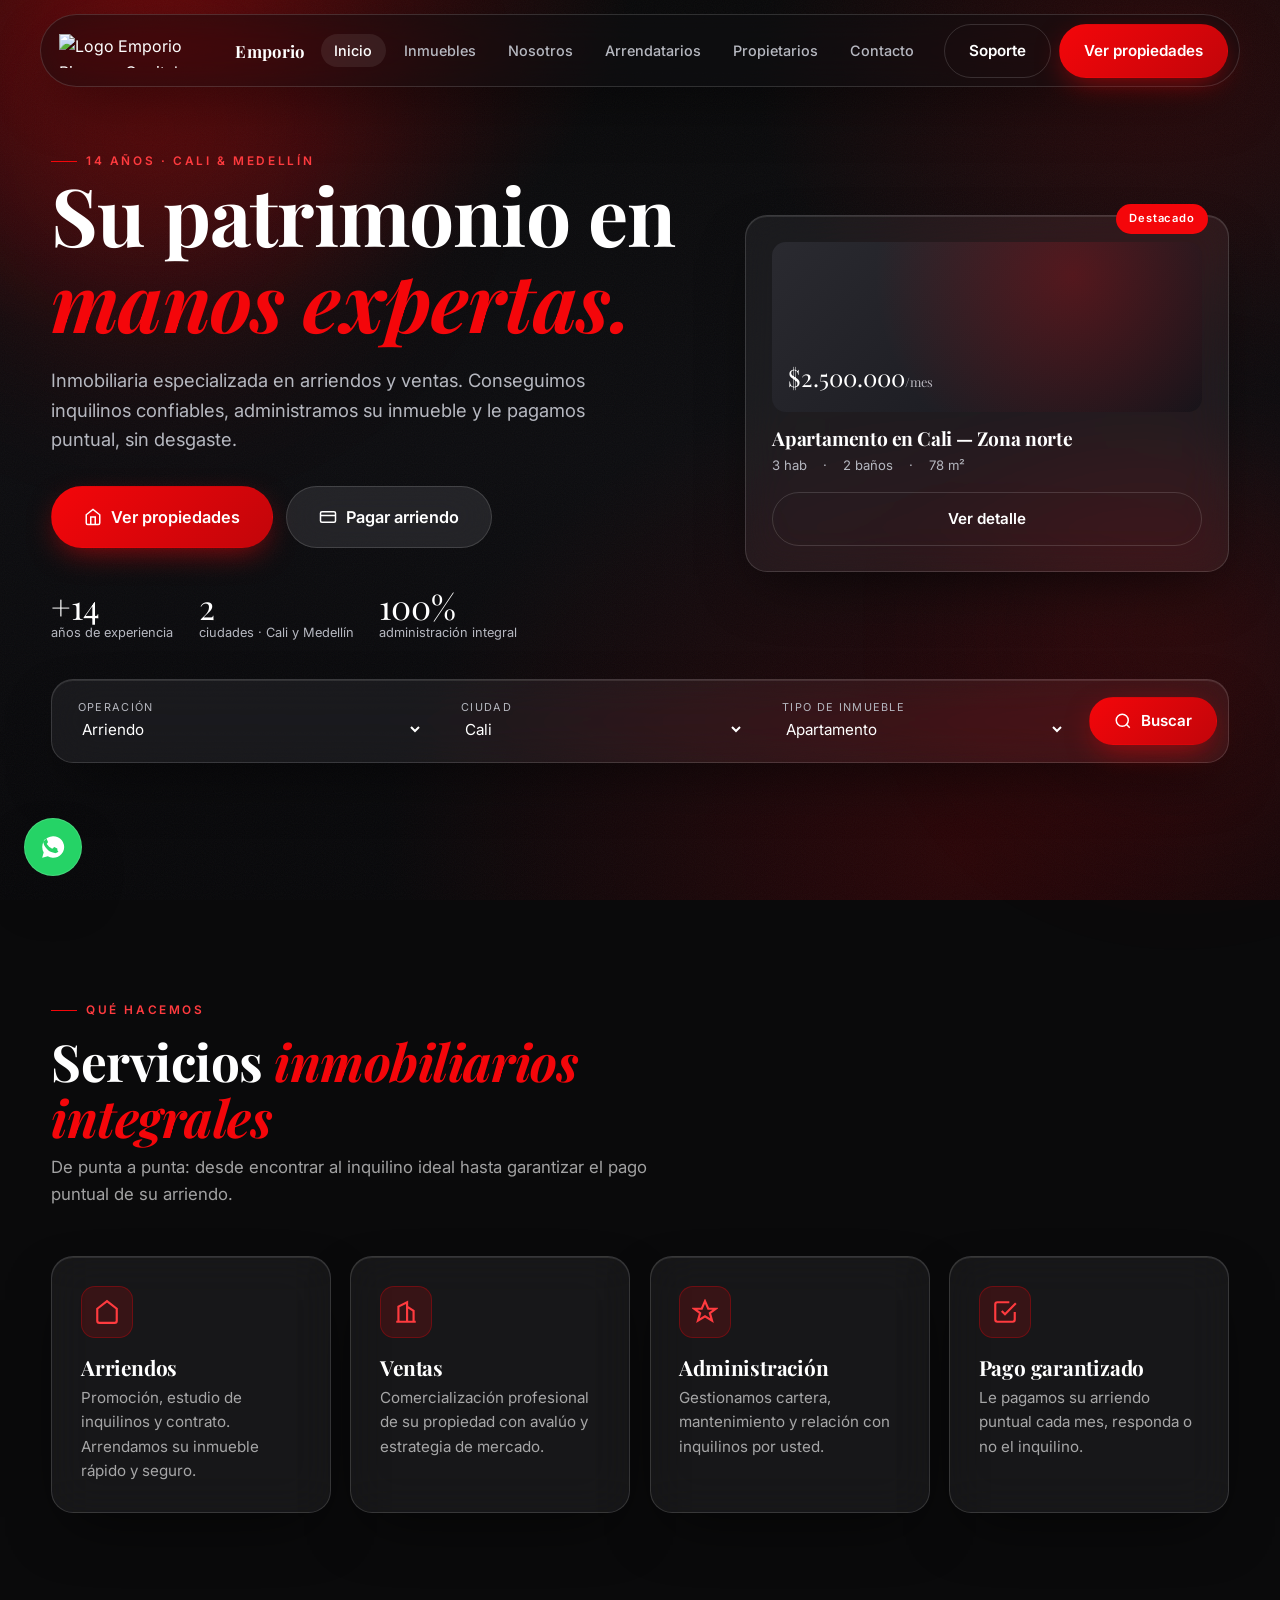
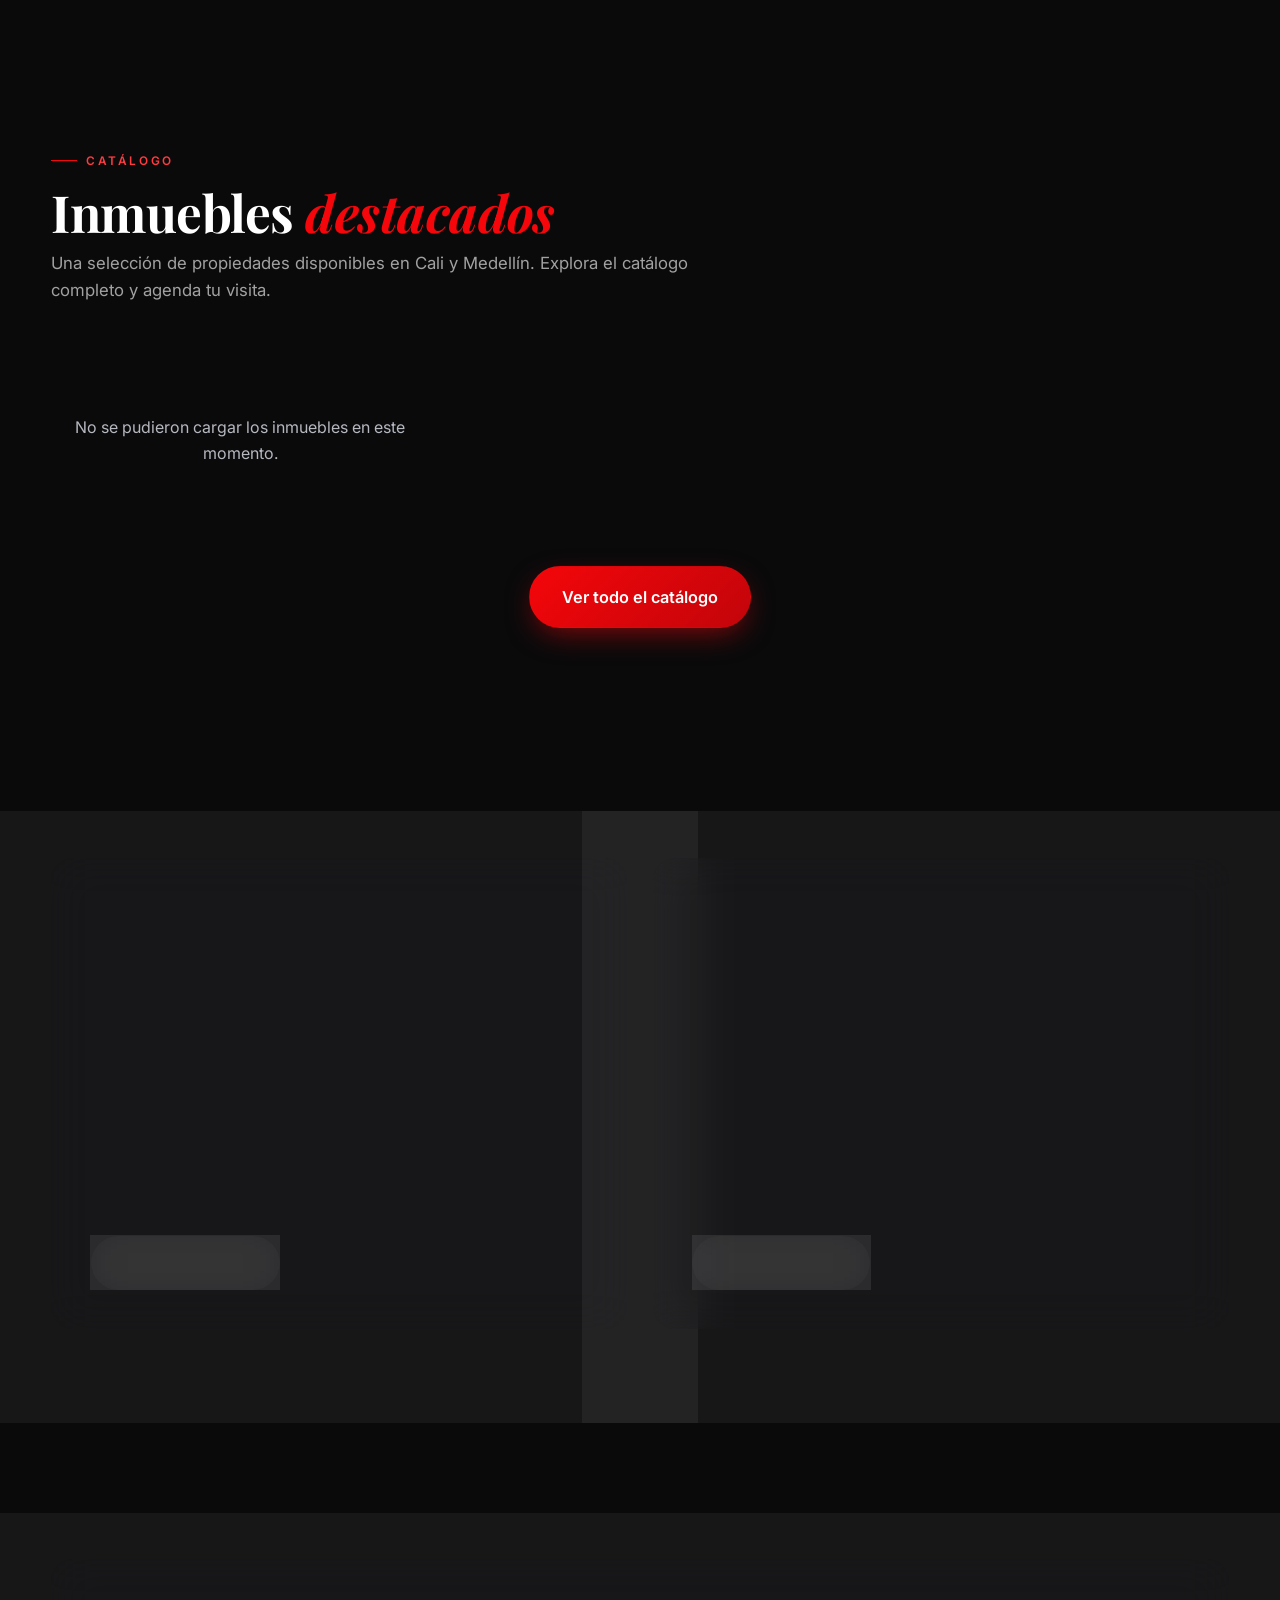
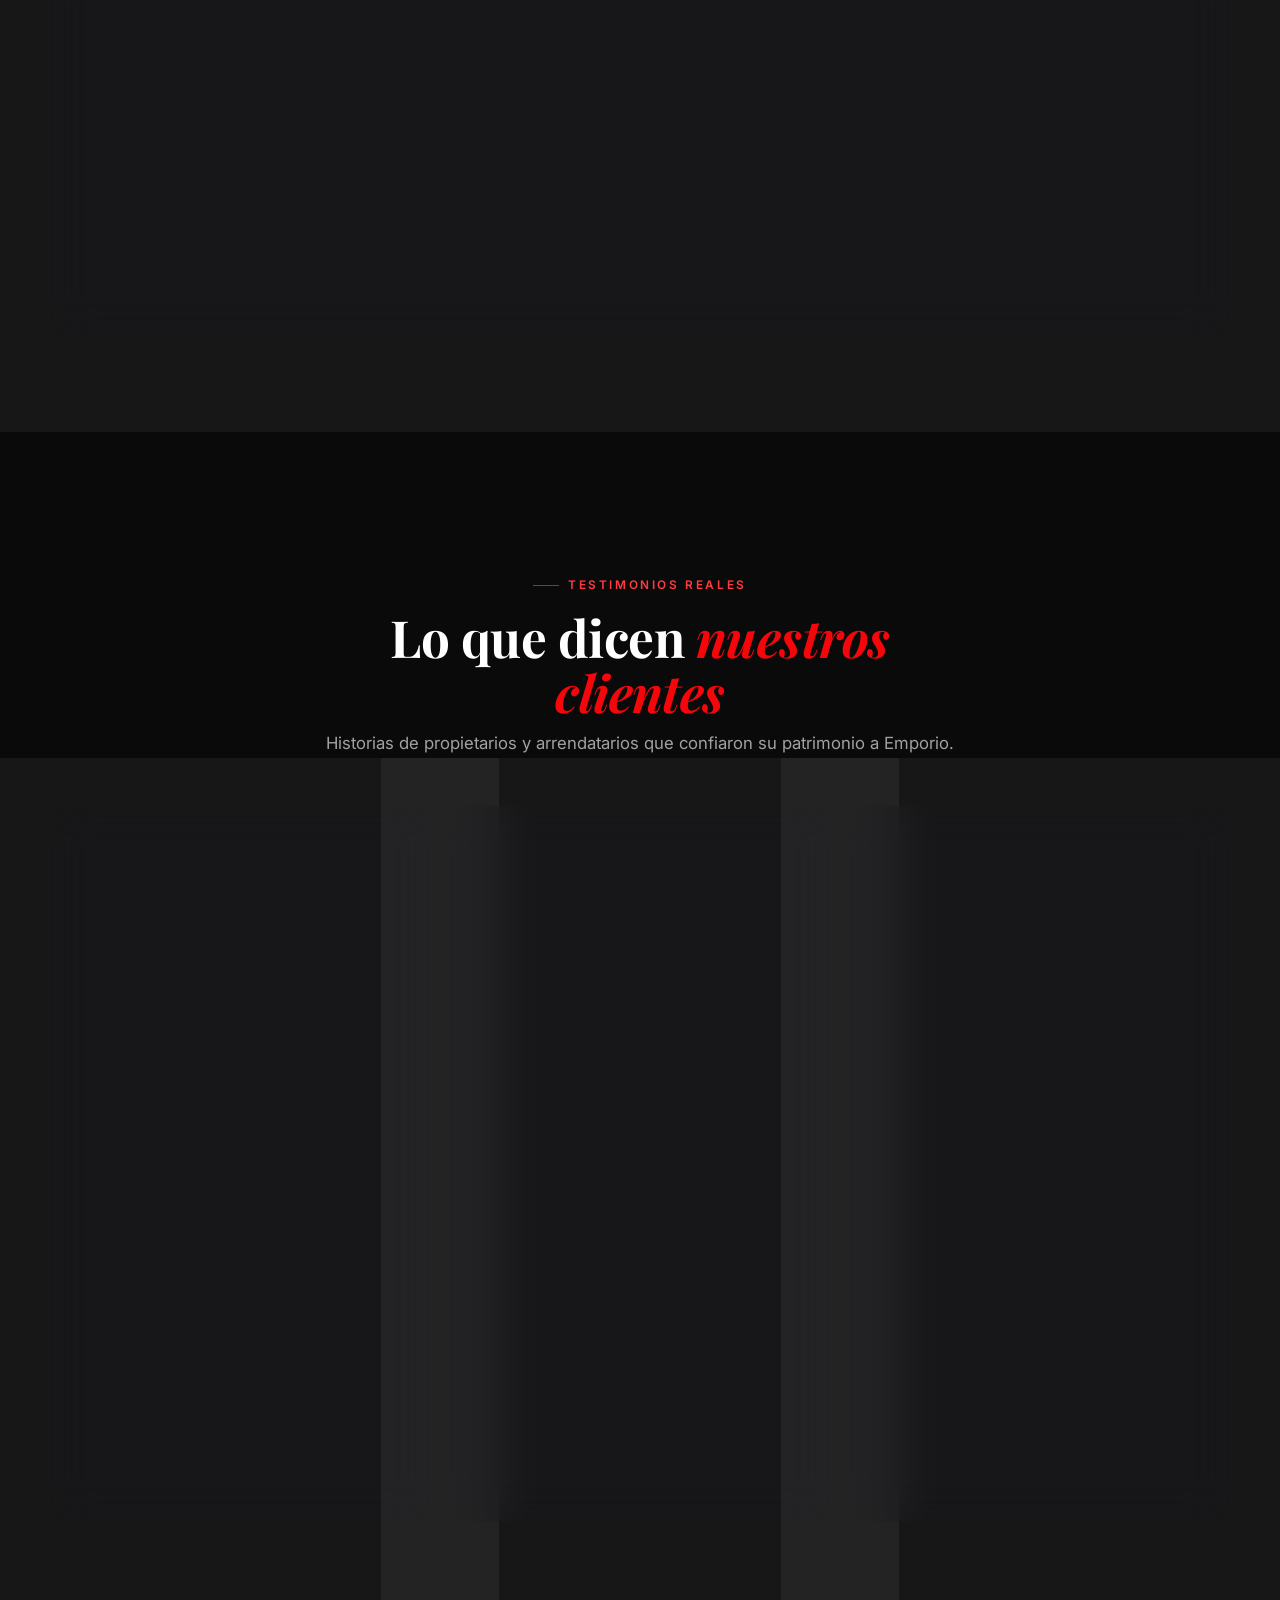
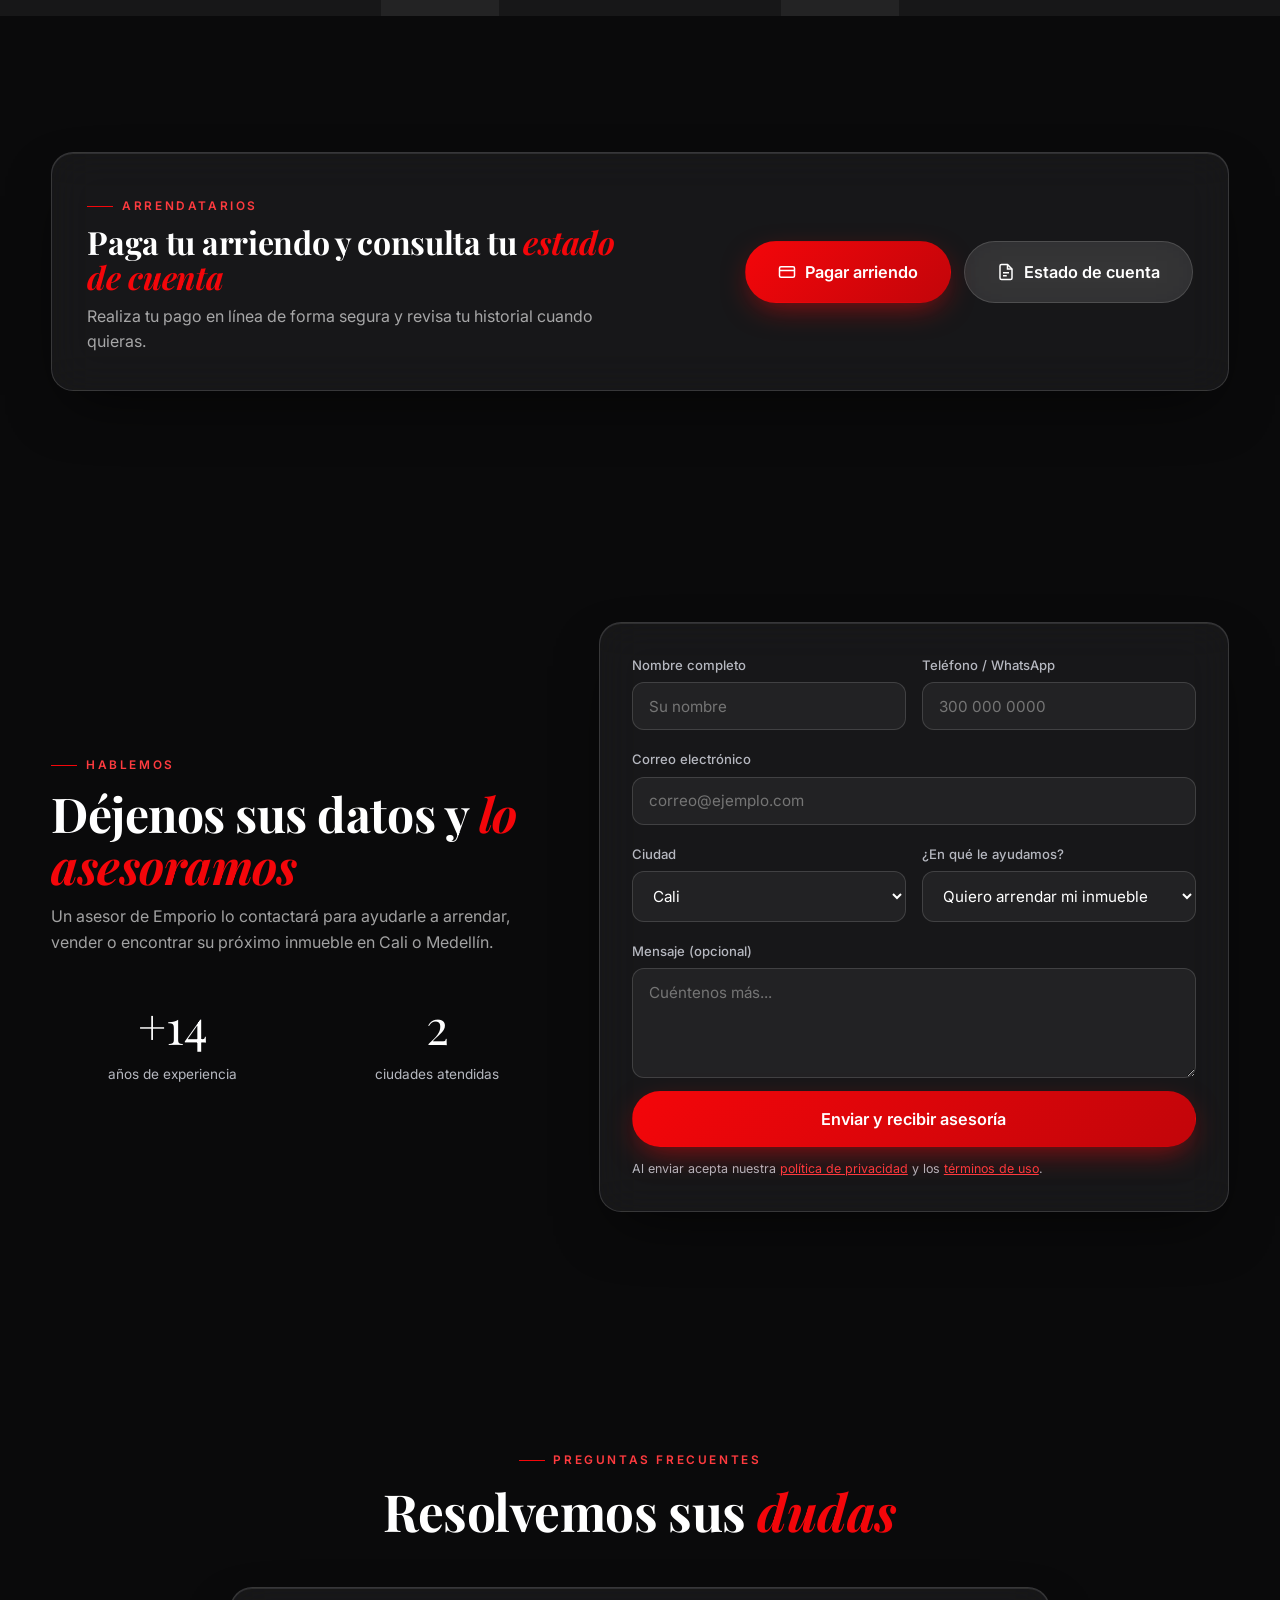
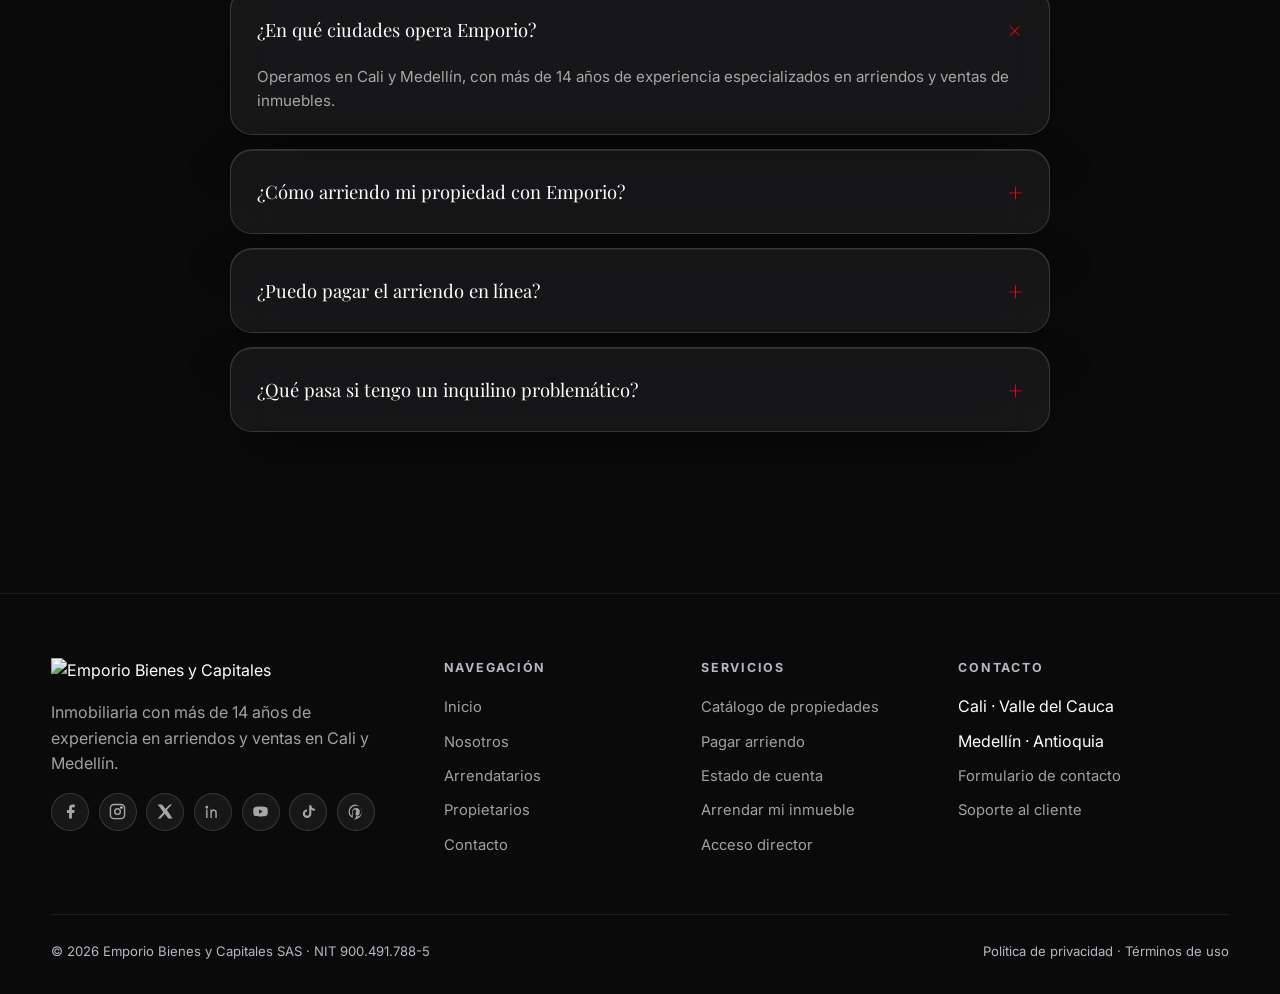
==== commit 958750de: "Catálogo CRM RED: API, buscador, fichas y leads" ====
--- a/index.html
+++ b/index.html
@@ -74,7 +74,7 @@
   "url": "https://emporiobienes.com/",
   "potentialAction": {
     "@type": "SearchAction",
-    "target": "https://www.emporiobienesycapitalessas.inmob.site/inmuebles/catalogo/?q={search_term_string}",
+    "target": "inmuebles.html?q={search_term_string}",
     "query-input": "required name=search_term_string"
   }
 }
@@ -116,7 +116,7 @@
     <nav>
       <ul class="nav-links">
         <li><a href="index.html" class="active">Inicio</a></li>
-        <li><a href="nosotros.html">Nosotros</a></li>
+        <li><a href="inmuebles.html">Inmuebles</a></li><li><a href="nosotros.html">Nosotros</a></li>
         <li><a href="arrendatarios.html">Arrendatarios</a></li>
         <li><a href="propietarios.html">Propietarios</a></li>
         <li><a href="contacto.html">Contacto</a></li>
@@ -124,7 +124,7 @@
     </nav>
     <div class="nav-cta">
       <a href="https://emporio-portal.vercel.app/login.html" target="_blank" class="btn btn-ghost" data-track="SolicitudSoporte">Soporte</a>
-      <a href="https://www.emporiobienesycapitalessas.inmob.site/inmuebles/catalogo/" target="_blank" class="btn btn-rojo" data-track="VerPropiedades">Ver propiedades</a>
+      <a href="inmuebles.html" target="_blank" class="btn btn-rojo" data-track="VerPropiedades">Ver propiedades</a>
       <button class="nav-toggle" id="navToggle" aria-label="Menú">
         <svg viewBox="0 0 24 24" fill="none" stroke="currentColor" stroke-width="2"><path d="M3 12h18M3 6h18M3 18h18"/></svg>
       </button>
@@ -138,7 +138,7 @@
   <a href="arrendatarios.html">Arrendatarios</a>
   <a href="propietarios.html">Propietarios</a>
   <a href="contacto.html">Contacto</a>
-  <a href="https://www.emporiobienesycapitalessas.inmob.site/inmuebles/catalogo/" target="_blank" class="btn btn-rojo">Ver propiedades</a>
+  <a href="inmuebles.html" target="_blank" class="btn btn-rojo">Ver propiedades</a>
 </div>
 
 <!-- ===================== HERO + BUSCADOR ===================== -->
@@ -150,7 +150,7 @@
         <h1 class="reveal d1">Su patrimonio en <span class="em">manos expertas.</span></h1>
         <p class="lead reveal d2">Inmobiliaria especializada en arriendos y ventas. Conseguimos inquilinos confiables, administramos su inmueble y le pagamos puntual, sin desgaste.</p>
         <div class="hero-cta reveal d3">
-          <a href="https://www.emporiobienesycapitalessas.inmob.site/inmuebles/catalogo/" target="_blank" class="btn btn-rojo btn-lg" data-track="VerPropiedades">
+          <a href="inmuebles.html" target="_blank" class="btn btn-rojo btn-lg" data-track="VerPropiedades">
             <svg viewBox="0 0 24 24" fill="none" stroke="currentColor" stroke-width="2"><path d="M3 9l9-7 9 7v11a2 2 0 01-2 2H5a2 2 0 01-2-2z"/><path d="M9 22V12h6v10"/></svg>
             Ver propiedades
           </a>
@@ -170,7 +170,7 @@
         <div class="prop-img"><span class="price">$2.500.000<span style="font-size:0.8rem;color:var(--gris)">/mes</span></span></div>
         <h3 style="font-size:1.2rem">Apartamento en Cali — Zona norte</h3>
         <div class="meta"><span>3 hab</span>·<span>2 baños</span>·<span>78 m²</span></div>
-        <a href="https://www.emporiobienesycapitalessas.inmob.site/inmuebles/catalogo/" target="_blank" class="btn btn-ghost" style="margin-top:1rem;width:100%" data-track="VerPropiedades">Ver detalle</a>
+        <a href="inmuebles.html" target="_blank" class="btn btn-ghost" style="margin-top:1rem;width:100%" data-track="VerPropiedades">Ver detalle</a>
       </div>
     </div>
 
@@ -215,6 +215,21 @@
         <div class="ico"><svg viewBox="0 0 24 24" fill="none" stroke="currentColor" stroke-width="2"><path d="M9 11l3 3L22 4M21 12v7a2 2 0 01-2 2H5a2 2 0 01-2-2V5a2 2 0 012-2h11"/></svg></div>
         <h3>Pago garantizado</h3><p>Le pagamos su arriendo puntual cada mes, responda o no el inquilino.</p>
       </div>
+    </div>
+  </div>
+</section>
+
+<!-- ===================== INMUEBLES DESTACADOS ===================== -->
+<section id="destacados">
+  <div class="container">
+    <div class="sec-head reveal">
+      <span class="eyebrow">Catálogo</span>
+      <h2>Inmuebles <span class="em">destacados</span></h2>
+      <p>Una selección de propiedades disponibles en Cali y Medellín. Explora el catálogo completo y agenda tu visita.</p>
+    </div>
+    <div class="pgrid" id="featuredGrid"></div>
+    <div style="text-align:center;margin-top:2.2rem">
+      <a href="inmuebles.html" class="btn btn-rojo btn-lg" data-track="VerPropiedades">Ver todo el catálogo</a>
     </div>
   </div>
 </section>
@@ -400,7 +415,7 @@
         <li><a href="contacto.html">Contacto</a></li>
       </ul></div>
       <div><h5>Servicios</h5><ul>
-        <li><a href="https://www.emporiobienesycapitalessas.inmob.site/inmuebles/catalogo/" target="_blank" data-track="VerPropiedades">Catálogo de propiedades</a></li>
+        <li><a href="inmuebles.html" target="_blank" data-track="VerPropiedades">Catálogo de propiedades</a></li>
         <li><a href="https://pagos.palomma.com/emporiobienes/auth/login" target="_blank" data-track="PagarArriendo">Pagar arriendo</a></li>
         <li><a href="https://simidocs.siminmobiliarias.com/base/simired/simidocsapi1.0/index.php?inmo=350&amp;tipo=2" target="_blank" data-track="ConsultaEstadoCuenta">Estado de cuenta</a></li>
         <li><a href="propietarios.html">Arrendar mi inmueble</a></li>
@@ -427,6 +442,7 @@
 </div>
 
 <script src="assets/app.js"></script>
+<script src="assets/catalog.js"></script>
 <!-- Widget de chat (LeadConnector) -->
 <script src="https://beta.leadconnectorhq.com/loader.js" data-resources-url="https://beta.leadconnectorhq.com/chat-widget/loader.js" data-widget-id="6892328ecababa08c4f214da"></script>
 </body>
--- a/assets/styles.css
+++ b/assets/styles.css
@@ -407,3 +407,70 @@
   .hero-badges { gap: 1.1rem; }
   .nav-logo .word { display: none; }
 }
+
+/* ============================================================
+   CATÁLOGO DE INMUEBLES (CRM RED)
+   ============================================================ */
+.cat-toolbar { display: grid; grid-template-columns: 1.4fr 1fr 1fr 1fr auto; gap: 0.6rem; padding: 0.7rem; margin-bottom: 2rem; align-items: end; }
+.cat-toolbar .field { display: flex; flex-direction: column; padding: 0.4rem 0.8rem; }
+.cat-toolbar label { font-size: 0.66rem; text-transform: uppercase; letter-spacing: 0.12em; color: var(--gris); margin-bottom: 0.2rem; }
+.cat-toolbar input, .cat-toolbar select { background: transparent; border: none; color: #fff; font-family: var(--ff-body); font-size: 0.95rem; outline: none; }
+.cat-toolbar select option { background: #15151a; }
+.cat-count { color: var(--gris); font-size: 0.9rem; margin-bottom: 1.2rem; }
+
+.pgrid { display: grid; grid-template-columns: repeat(3, 1fr); gap: 1.4rem; }
+.pcard { padding: 0; overflow: hidden; display: flex; flex-direction: column; transition: transform .35s var(--ease), border-color .35s var(--ease); text-decoration: none; color: inherit; }
+.pcard:hover { transform: translateY(-6px); border-color: rgba(244,6,10,0.5); }
+.pcard .ph { position: relative; aspect-ratio: 4/3; background: linear-gradient(135deg,#23232a,#14141a); overflow: hidden; }
+.pcard .ph img { width: 100%; height: 100%; object-fit: cover; display: block; transition: transform .5s var(--ease); }
+.pcard:hover .ph img { transform: scale(1.06); }
+.pcard .pbadge { position: absolute; top: 12px; left: 12px; background: var(--rojo); color: #fff; font-size: 0.7rem; font-weight: 600; padding: 0.3rem 0.7rem; border-radius: 100px; letter-spacing: 0.04em; }
+.pcard .pbadge.alt { left: auto; right: 12px; background: rgba(0,0,0,0.6); backdrop-filter: blur(6px); }
+.pcard .ph .noimg { position:absolute; inset:0; display:grid; place-items:center; color:var(--gris); font-size:0.8rem; }
+.pcard .pbody { padding: 1.2rem 1.3rem 1.4rem; display: flex; flex-direction: column; gap: 0.5rem; flex: 1; }
+.pcard .pprice { font-family: var(--ff-display); font-size: 1.35rem; color: #fff; }
+.pcard .pprice small { font-size: 0.72rem; color: var(--gris); font-family: var(--ff-body); }
+.pcard .ptitle { font-weight: 600; font-size: 1rem; line-height: 1.3; }
+.pcard .pcity { font-size: 0.85rem; color: var(--gris); display: flex; align-items: center; gap: 0.35rem; }
+.pcard .pmeta { display: flex; gap: 1rem; font-size: 0.82rem; color: var(--gris-soft); margin-top: auto; padding-top: 0.7rem; border-top: 1px solid var(--glass-border-soft); }
+.pcard .pmeta span { display: inline-flex; align-items: center; gap: 0.3rem; }
+.pcard .pmeta svg { width: 15px; height: 15px; opacity: .8; }
+
+.pager { display: flex; justify-content: center; gap: 0.4rem; margin-top: 2.5rem; flex-wrap: wrap; }
+.pager button { background: var(--glass-bg); border: 1px solid var(--glass-border); color: var(--gris); font-family: var(--ff-body); padding: 0.5rem 0.9rem; border-radius: 10px; cursor: pointer; transition: all .25s; }
+.pager button.active { background: var(--rojo); color: #fff; border-color: var(--rojo); }
+.pager button:disabled { opacity: .4; cursor: not-allowed; }
+
+.empty { text-align: center; padding: 4rem 1rem; color: var(--gris); }
+.skeleton { background: linear-gradient(90deg, rgba(255,255,255,0.04), rgba(255,255,255,0.09), rgba(255,255,255,0.04)); background-size: 200% 100%; animation: shimmer 1.3s infinite; border-radius: var(--radius); aspect-ratio: 4/3; }
+@keyframes shimmer { 0%{background-position:200% 0} 100%{background-position:-200% 0} }
+
+/* ---- Ficha comercial (detalle) ---- */
+.detail-wrap { display: grid; grid-template-columns: 1.7fr 1fr; gap: 2rem; align-items: start; }
+.gallery-main { width: 100%; aspect-ratio: 16/10; border-radius: var(--radius); overflow: hidden; background: linear-gradient(135deg,#23232a,#14141a); }
+.gallery-main img { width: 100%; height: 100%; object-fit: cover; }
+.gallery-thumbs { display: grid; grid-template-columns: repeat(5,1fr); gap: 0.6rem; margin-top: 0.7rem; }
+.gallery-thumbs img { width: 100%; aspect-ratio: 1; object-fit: cover; border-radius: 10px; cursor: pointer; opacity: .6; transition: opacity .25s, outline .2s; outline: 2px solid transparent; }
+.gallery-thumbs img.active, .gallery-thumbs img:hover { opacity: 1; outline-color: var(--rojo); }
+.spec-grid { display: grid; grid-template-columns: repeat(3,1fr); gap: 0.8rem; margin: 1.6rem 0; }
+.spec { padding: 1rem; text-align: center; }
+.spec .v { font-family: var(--ff-display); font-size: 1.4rem; color: #fff; }
+.spec .l { font-size: 0.74rem; color: var(--gris); text-transform: uppercase; letter-spacing: .06em; margin-top: .2rem; }
+.detail-price { font-family: var(--ff-display); font-size: 2.2rem; color: #fff; }
+.detail-price small { font-size: .9rem; color: var(--gris); font-family: var(--ff-body); }
+.advisor { padding: 1.5rem; position: sticky; top: 100px; }
+.advisor .who { display: flex; align-items: center; gap: 0.9rem; margin-bottom: 1rem; }
+.advisor .avatar { width: 56px; height: 56px; border-radius: 50%; background: linear-gradient(135deg,var(--rojo),var(--rojo-deep)); display: grid; place-items: center; color: #fff; font-family: var(--ff-display); font-size: 1.4rem; overflow: hidden; }
+.advisor .avatar img { width: 100%; height: 100%; object-fit: cover; }
+.advisor .who .nm { font-weight: 600; }
+.advisor .who .rl { font-size: .8rem; color: var(--gris); }
+@media (max-width: 900px) {
+  .pgrid, .cat-toolbar { grid-template-columns: 1fr 1fr; }
+  .detail-wrap { grid-template-columns: 1fr; }
+  .advisor { position: static; }
+  .spec-grid { grid-template-columns: repeat(2,1fr); }
+}
+@media (max-width: 560px) {
+  .pgrid, .cat-toolbar, .gallery-thumbs { grid-template-columns: 1fr; }
+  .gallery-thumbs { grid-template-columns: repeat(4,1fr); }
+}
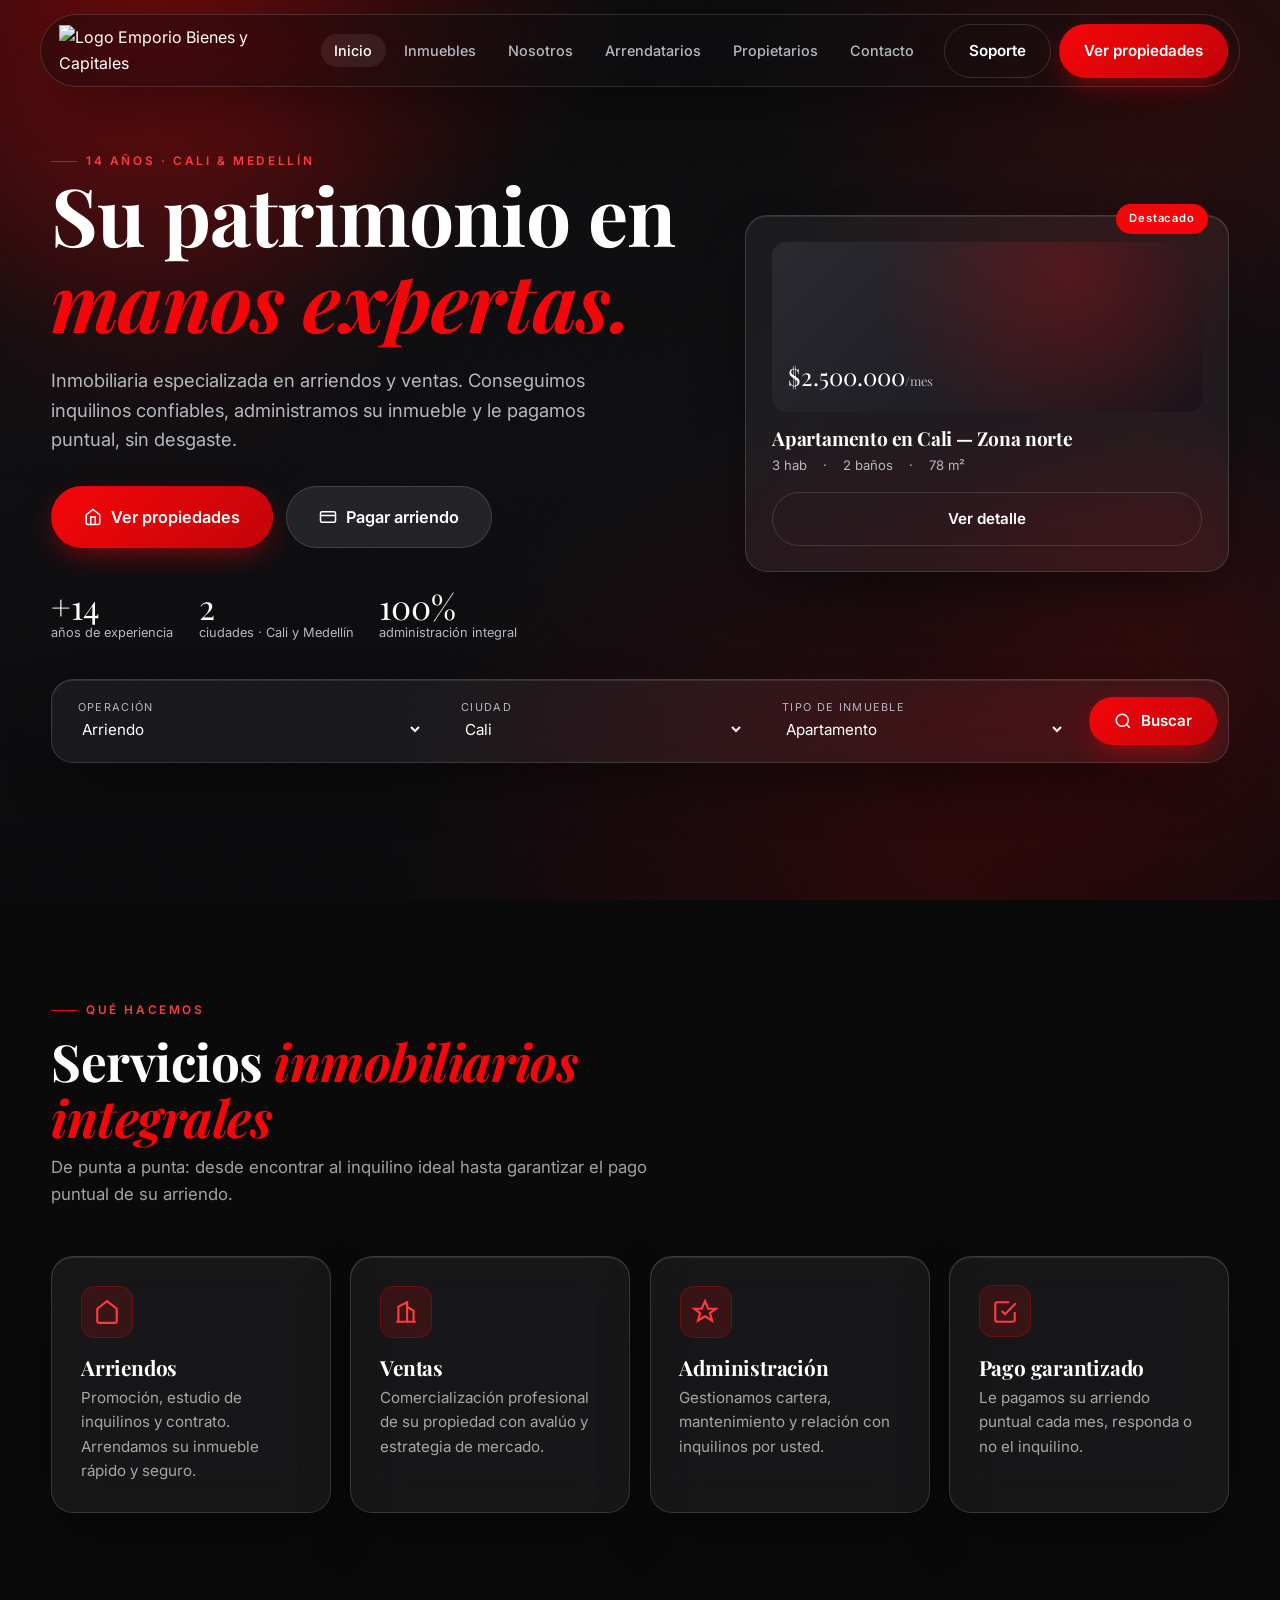
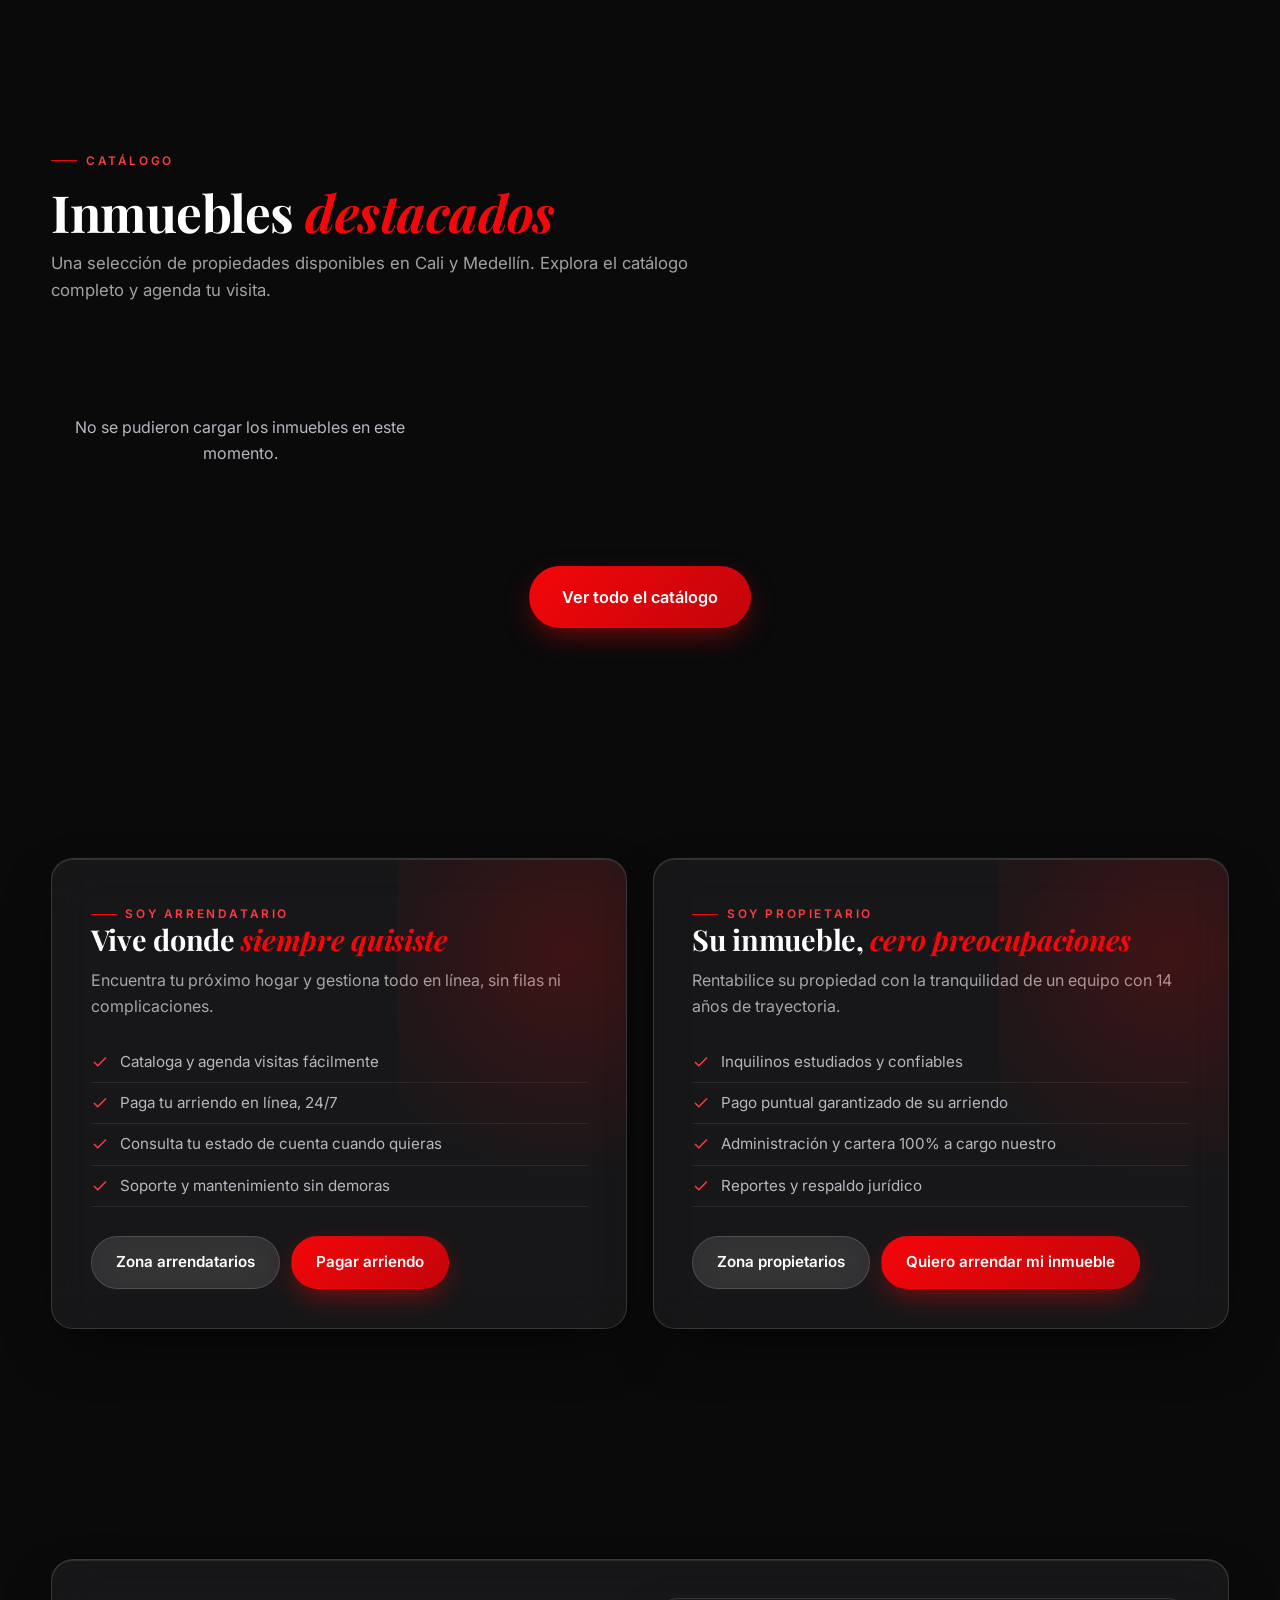
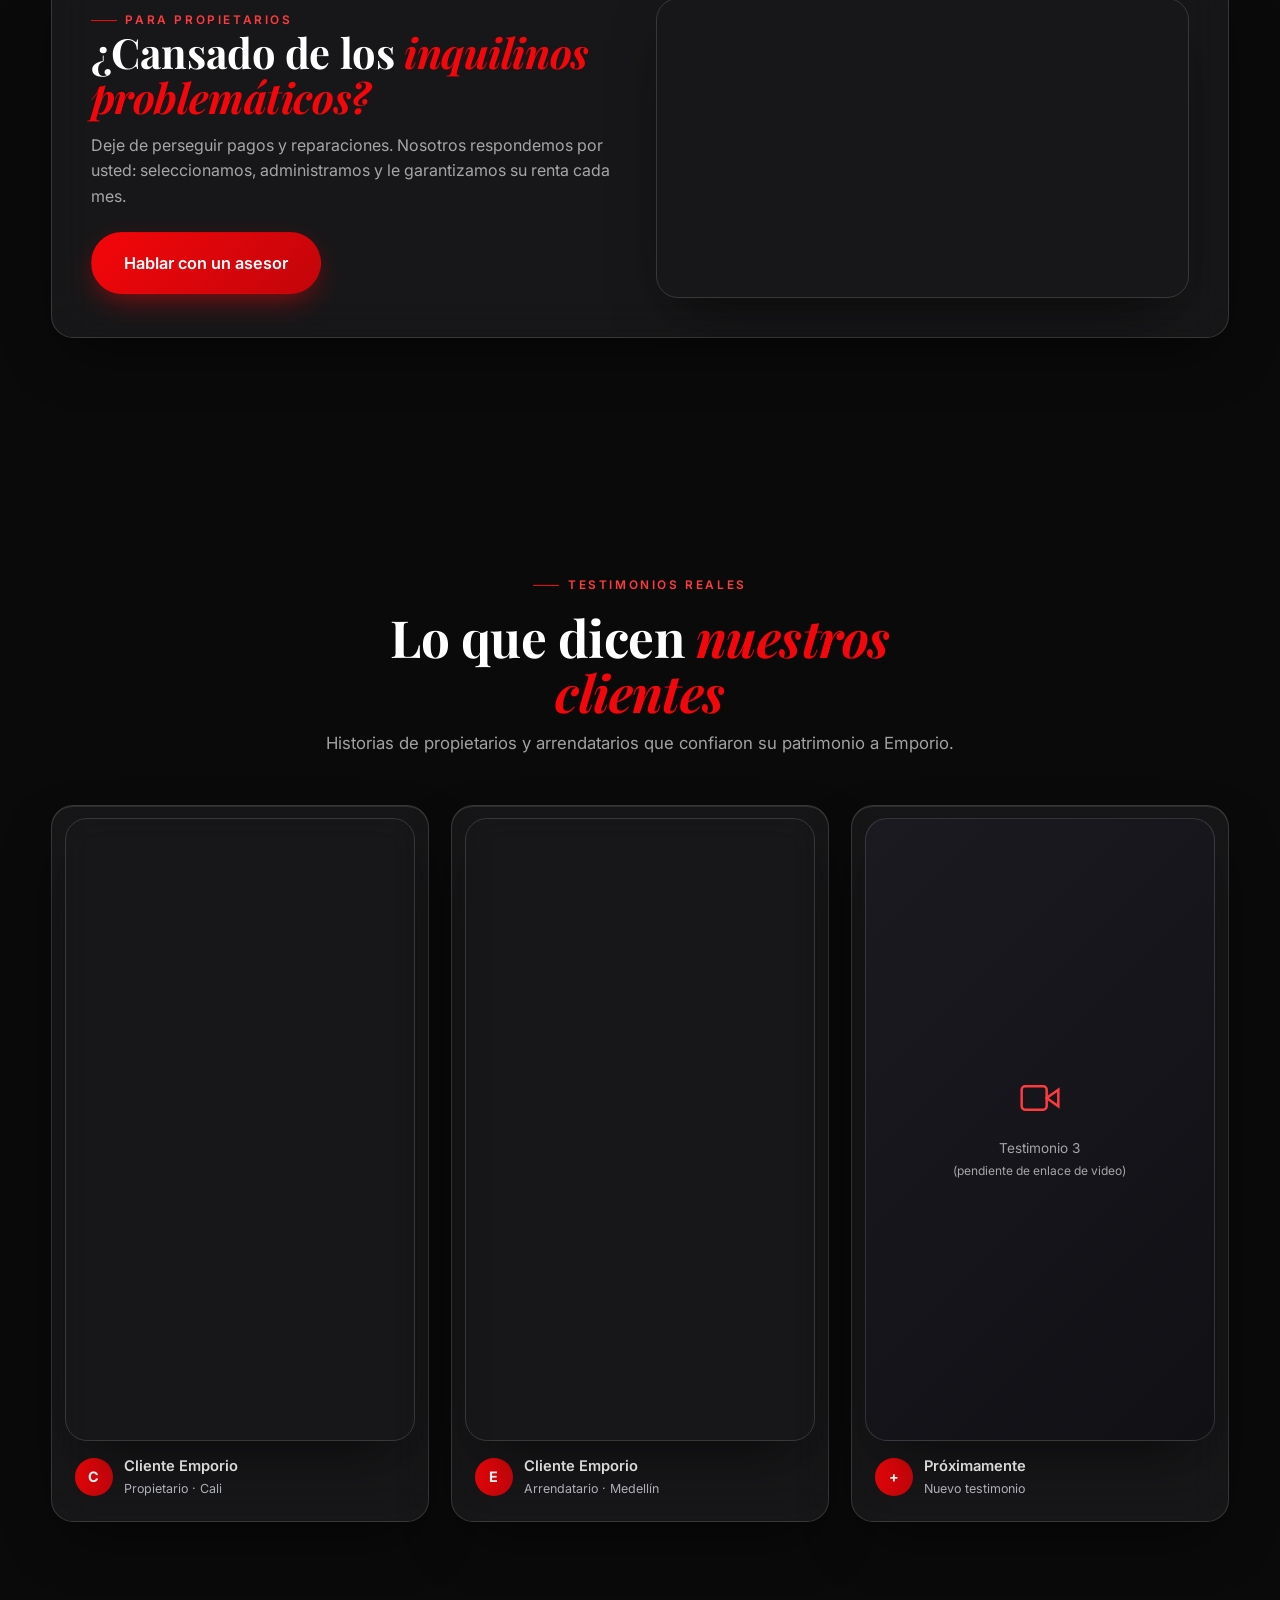
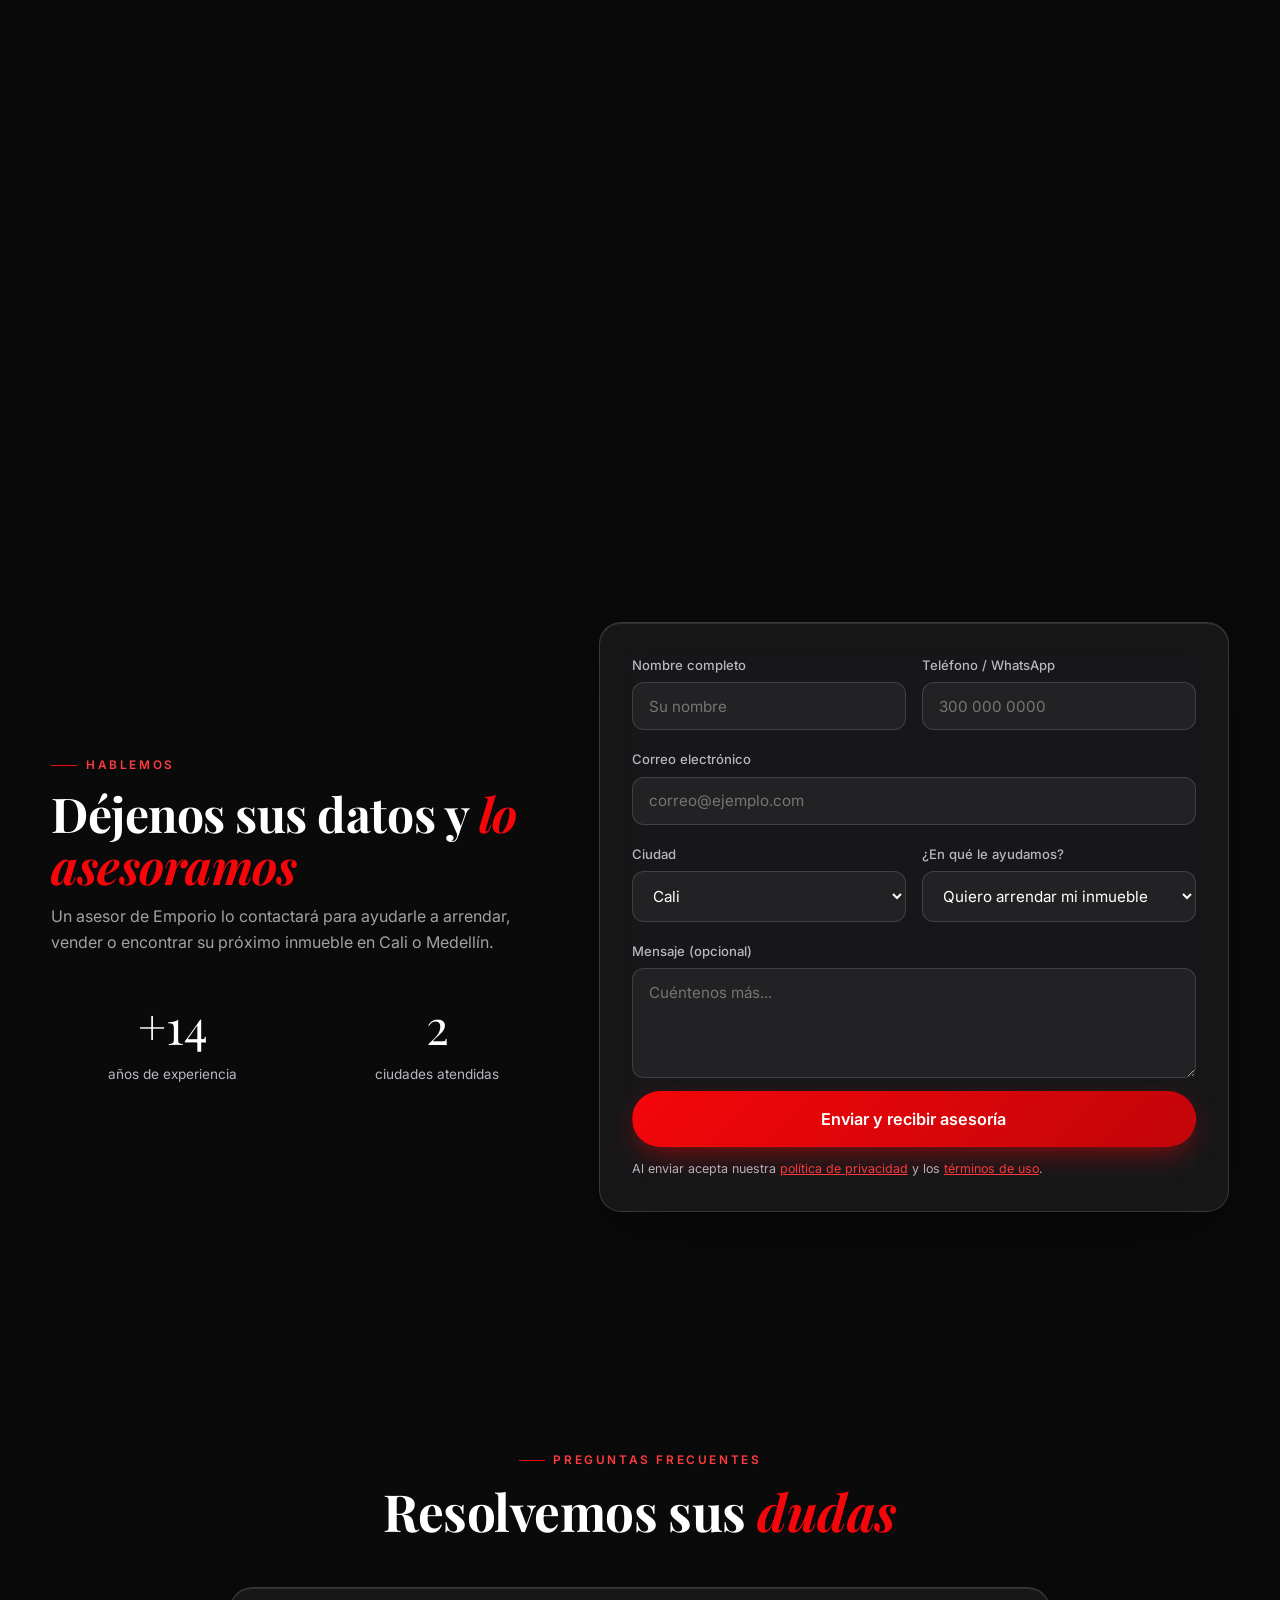
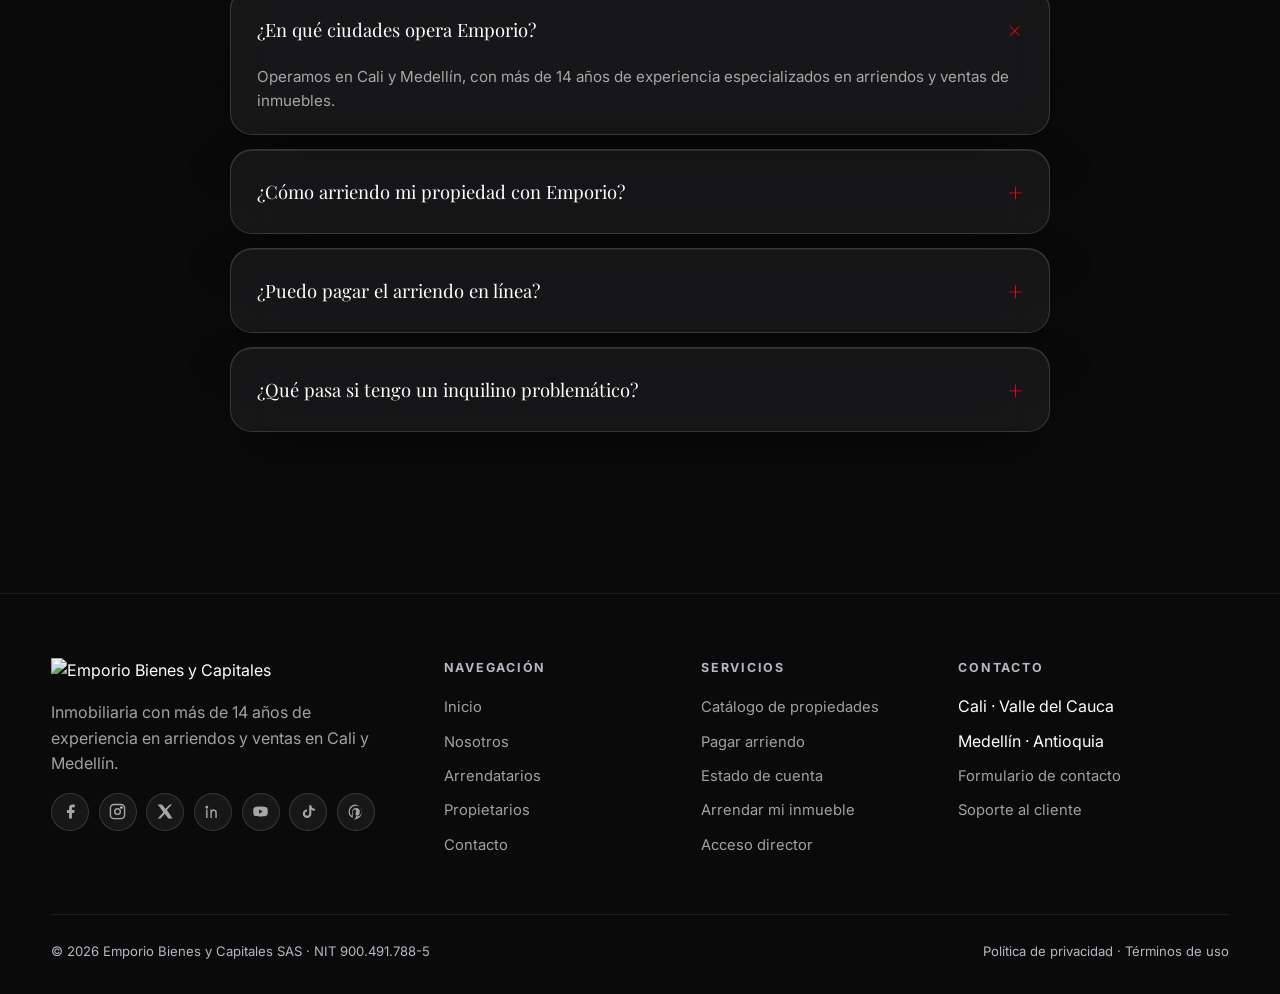
==== commit af7b30ad: "Carrusel, buscador reordenado, logo grande, sin FAB WhatsApp" ====
--- a/index.html
+++ b/index.html
@@ -111,7 +111,7 @@
   <div class="nav-inner">
     <a href="index.html" class="nav-logo">
       <img src="https://assets.cdn.filesafe.space/EZpRWb9LpJxi5ifCPHF8/media/687c1a56e36c15e57f198a6a.png" alt="Logo Emporio Bienes y Capitales">
-      <span class="word">Emporio</span>
+      
     </a>
     <nav>
       <ul class="nav-links">
@@ -434,13 +434,6 @@
   </div>
 </footer>
 
-<!-- ===================== SOPORTE FLOTANTE ===================== -->
-<div class="fab">
-  <a href="https://wa.me/573145590000" target="_blank" class="fab-btn fab-wa" aria-label="WhatsApp" data-track="SolicitudSoporte" data-track-label="whatsapp">
-    <svg viewBox="0 0 24 24" fill="currentColor"><path d="M12 2a10 10 0 00-8.6 15l-1.4 5 5.2-1.4A10 10 0 1012 2zm5 14c-.3.8-1.6 1.5-2.3 1.6-.6.1-1.3.2-4.2-.9-3.5-1.4-5.7-5-5.9-5.2-.2-.3-1.4-1.9-1.4-3.6s.9-2.5 1.2-2.9c.3-.3.6-.4.8-.4h.6c.2 0 .4 0 .6.5l.9 2c.1.2.1.4 0 .6l-.4.6-.4.4c-.1.1-.3.3-.1.6.2.3.9 1.5 2 2.4 1.4 1.2 2.5 1.6 2.8 1.7.3.1.5.1.7-.1l.9-1c.2-.3.4-.2.7-.1l2 1c.3.1.5.2.5.3.1.2.1.7-.1 1.4z"/></svg>
-  </a>
-</div>
-
 <script src="assets/app.js"></script>
 <script src="assets/catalog.js"></script>
 <!-- Widget de chat (LeadConnector) -->
--- a/assets/styles.css
+++ b/assets/styles.css
@@ -148,7 +148,7 @@
   box-shadow: var(--glass-shadow);
 }
 .nav-logo { display: flex; align-items: center; gap: 0.6rem; }
-.nav-logo img { height: 34px; width: auto; display: block; }
+.nav-logo img { height: 52px; width: auto; display: block; }
 .nav-logo .word { font-family: var(--ff-display); font-weight: 700; font-size: 1.05rem; letter-spacing: 0.02em; }
 .nav-links { display: flex; align-items: center; gap: 0.3rem; list-style: none; }
 .nav-links a {
@@ -474,3 +474,13 @@
   .pgrid, .cat-toolbar, .gallery-thumbs { grid-template-columns: 1fr; }
   .gallery-thumbs { grid-template-columns: repeat(4,1fr); }
 }
+
+/* ---- Carrusel de fotos (ficha) ---- */
+.carousel-main { position: relative; width: 100%; aspect-ratio: 16/10; border-radius: var(--radius); overflow: hidden; background: linear-gradient(135deg,#23232a,#14141a); }
+.carousel-main img { width: 100%; height: 100%; object-fit: cover; }
+.cnav { position: absolute; top: 50%; transform: translateY(-50%); width: 46px; height: 46px; border-radius: 50%; border: 1px solid var(--glass-border); background: rgba(0,0,0,0.45); backdrop-filter: blur(8px); color: #fff; font-size: 1.6rem; line-height: 1; cursor: pointer; display: grid; place-items: center; transition: background .25s, transform .25s; z-index: 2; }
+.cnav:hover { background: var(--rojo); }
+.cnav.prev { left: 14px; } .cnav.next { right: 14px; }
+.ccount { position: absolute; bottom: 14px; right: 14px; background: rgba(0,0,0,0.55); backdrop-filter: blur(6px); color: #fff; font-size: 0.8rem; padding: 0.3rem 0.7rem; border-radius: 100px; z-index: 2; }
+.cat-toolbar { grid-template-columns: 1.8fr 1fr 1fr; }
+@media (max-width: 900px) { .cat-toolbar { grid-template-columns: 1fr 1fr; } }
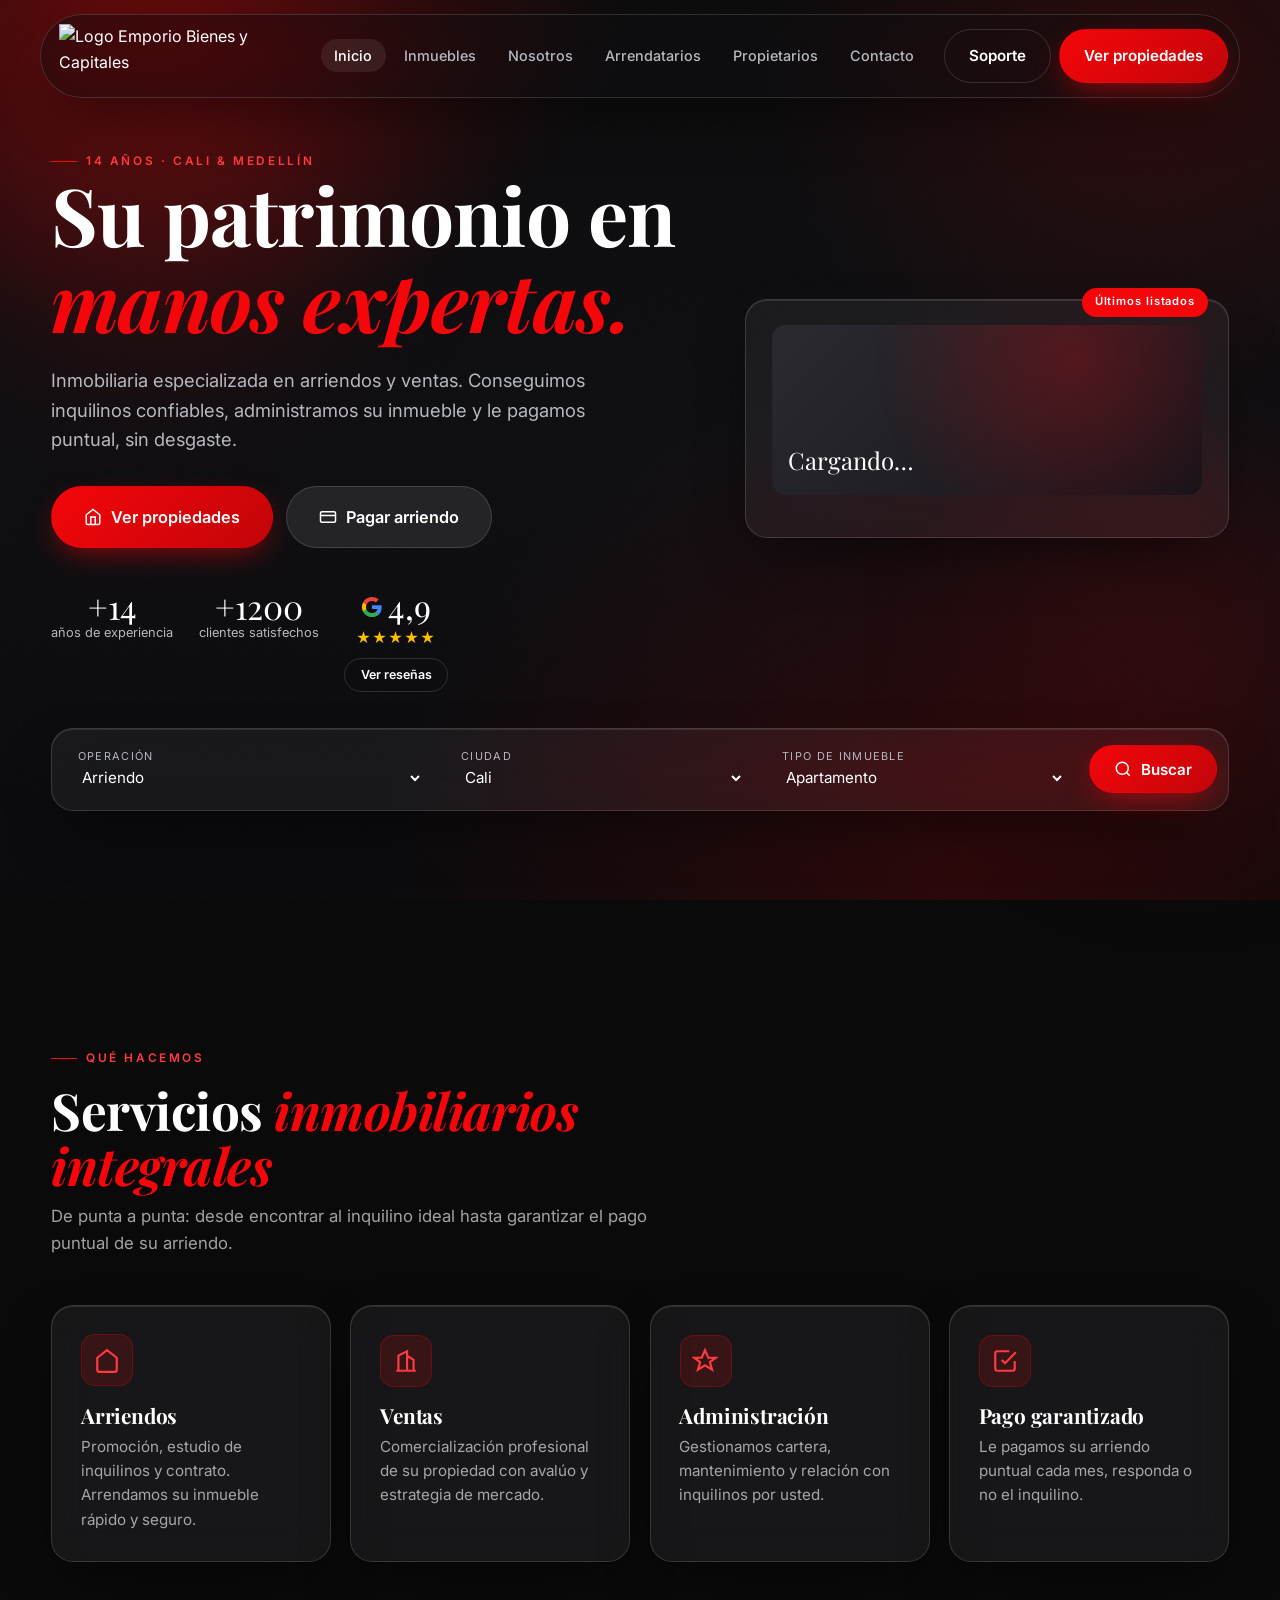
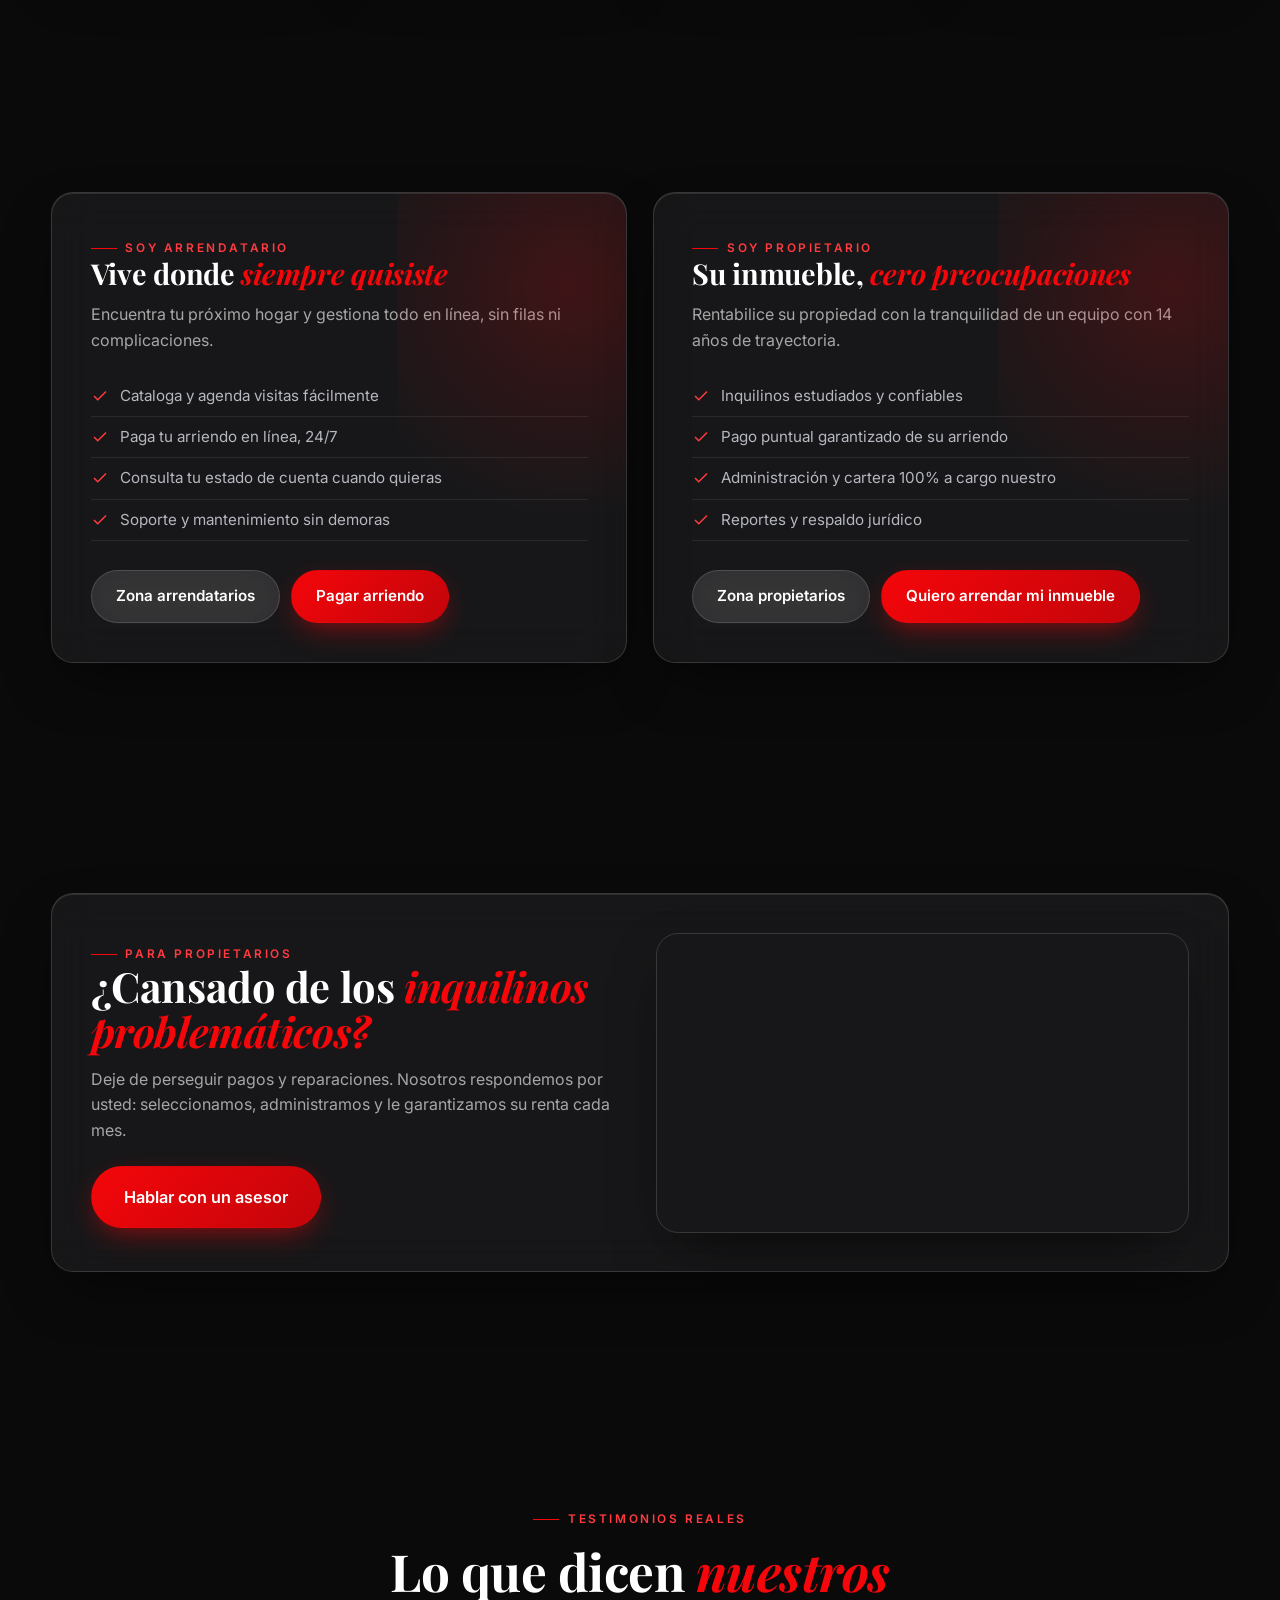
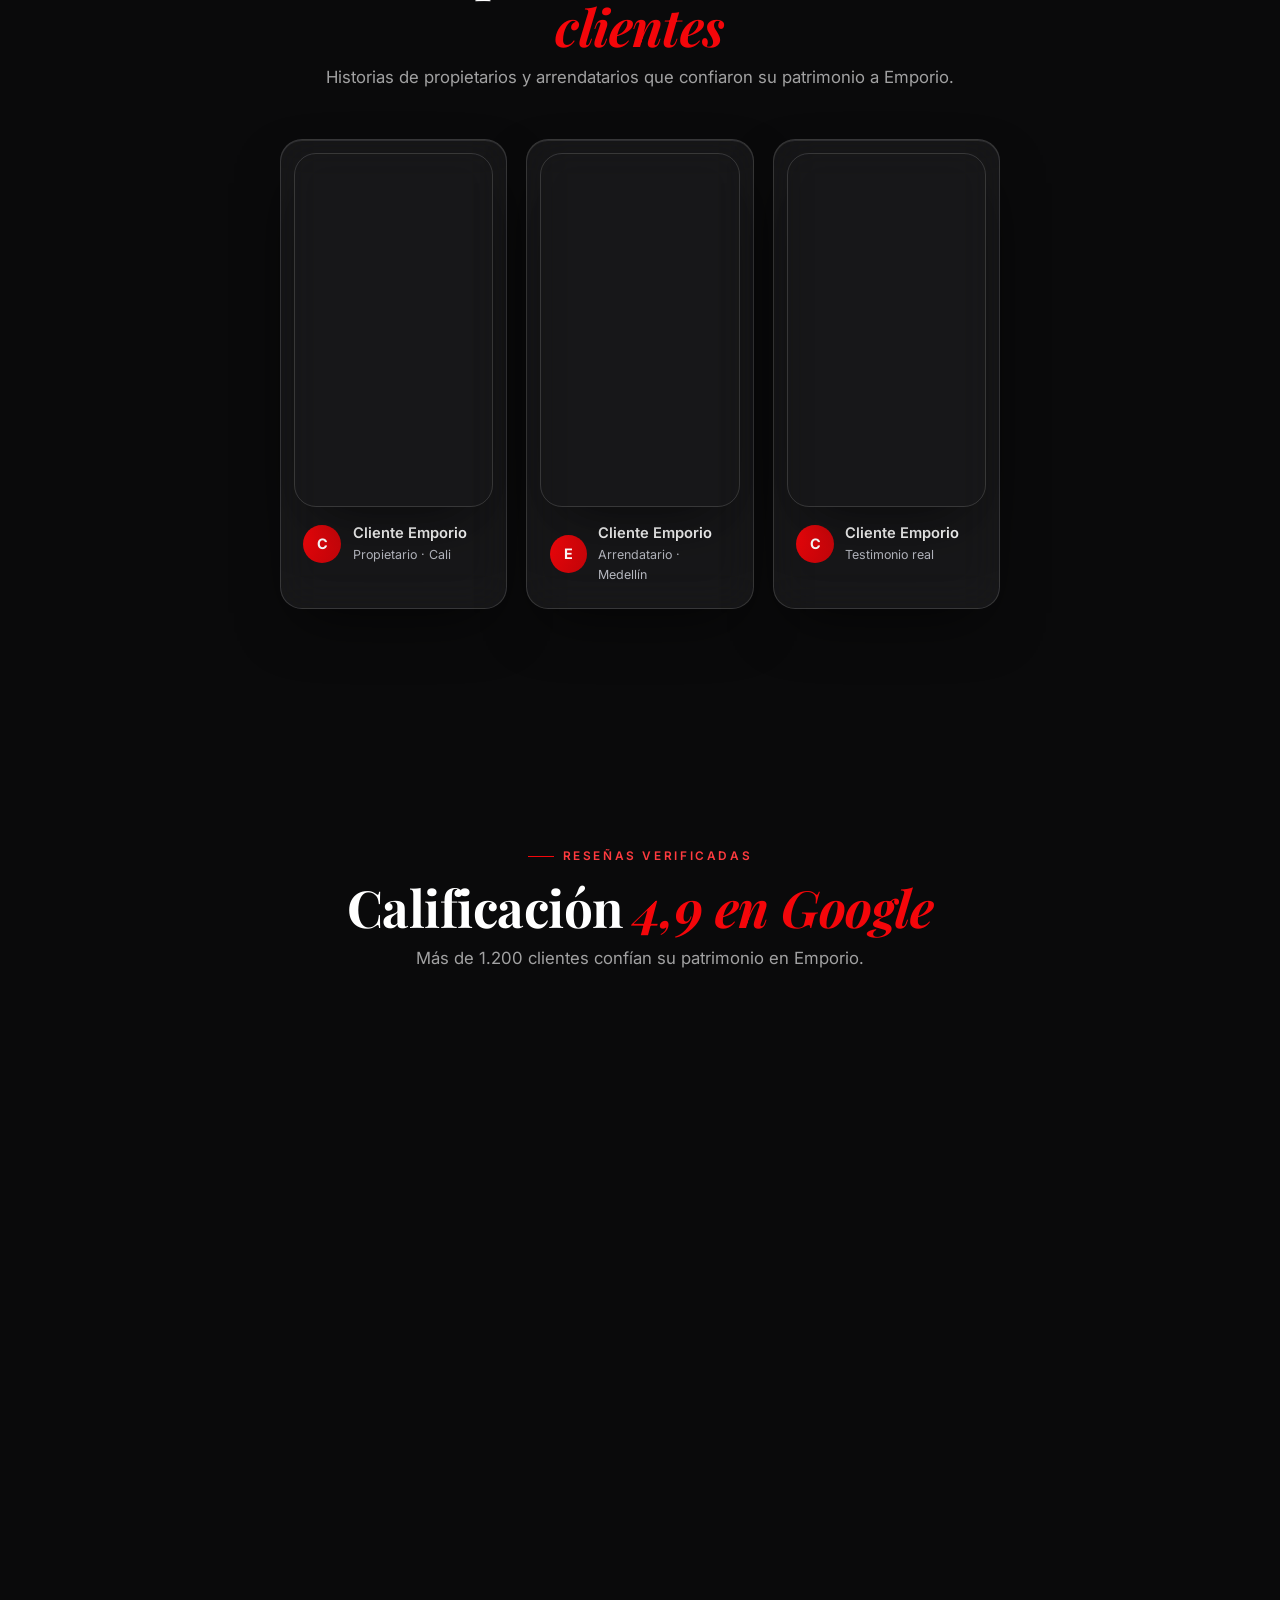
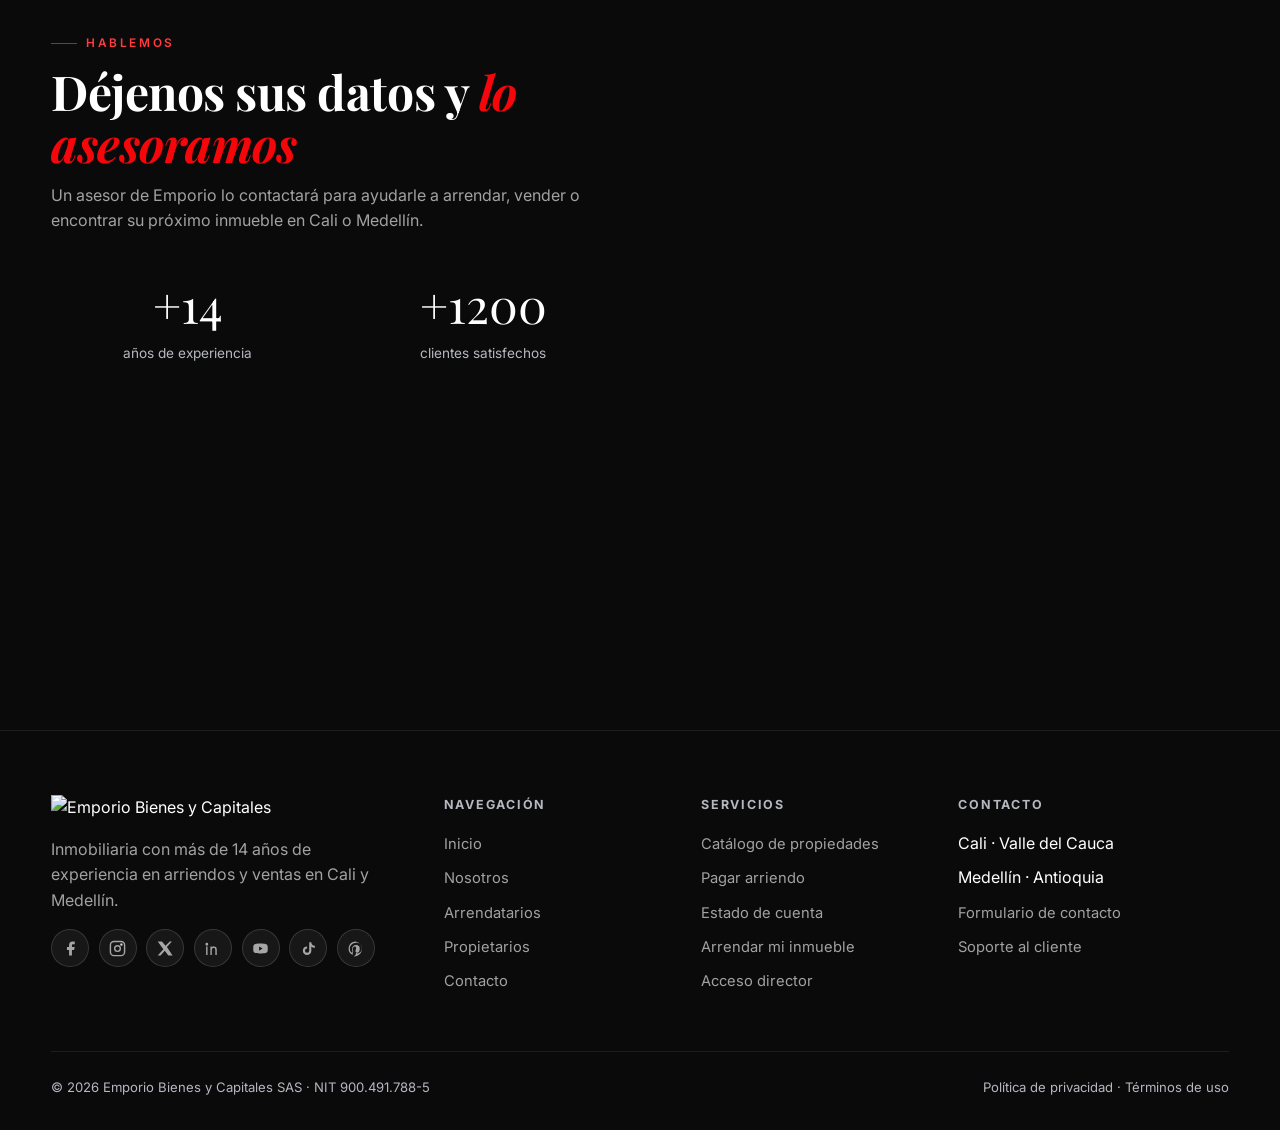
==== commit 46bd6ee3: "Home: carrusel últimos listados, stats +1200 y reseñas Google, quita destacados/pagar/FAQ; contacto " ====
--- a/index.html
+++ b/index.html
@@ -161,16 +161,17 @@
         </div>
         <div class="hero-badges reveal d4">
           <div class="hero-badge"><div class="num">+14</div><div class="lbl">años de experiencia</div></div>
-          <div class="hero-badge"><div class="num">2</div><div class="lbl">ciudades · Cali y Medellín</div></div>
-          <div class="hero-badge"><div class="num">100%</div><div class="lbl">administración integral</div></div>
-        </div>
-      </div>
-      <div class="hero-card glass reveal d3">
-        <span class="tag">Destacado</span>
-        <div class="prop-img"><span class="price">$2.500.000<span style="font-size:0.8rem;color:var(--gris)">/mes</span></span></div>
-        <h3 style="font-size:1.2rem">Apartamento en Cali — Zona norte</h3>
-        <div class="meta"><span>3 hab</span>·<span>2 baños</span>·<span>78 m²</span></div>
-        <a href="inmuebles.html" target="_blank" class="btn btn-ghost" style="margin-top:1rem;width:100%" data-track="VerPropiedades">Ver detalle</a>
+          <div class="hero-badge"><div class="num">+1200</div><div class="lbl">clientes satisfechos</div></div>
+          <div class="hero-badge greview">
+            <div class="num"><svg class="gicon" viewBox="0 0 48 48"><path fill="#4285F4" d="M45.12 24.5c0-1.56-.14-3.06-.4-4.5H24v8.51h11.84c-.51 2.75-2.06 5.08-4.39 6.64v5.52h7.11c4.16-3.83 6.56-9.47 6.56-16.17z"/><path fill="#34A853" d="M24 46c5.94 0 10.92-1.97 14.56-5.33l-7.11-5.52c-1.97 1.32-4.49 2.1-7.45 2.1-5.73 0-10.58-3.87-12.31-9.07H4.34v5.7C7.96 41.07 15.4 46 24 46z"/><path fill="#FBBC05" d="M11.69 28.18C11.25 26.86 11 25.45 11 24s.25-2.86.69-4.18v-5.7H4.34C2.85 17.09 2 20.45 2 24s.85 6.91 2.34 9.88l7.35-5.7z"/><path fill="#EA4335" d="M24 10.75c3.23 0 6.13 1.11 8.41 3.29l6.31-6.31C34.91 4.18 29.93 2 24 2 15.4 2 7.96 6.93 4.34 14.12l7.35 5.7c1.73-5.2 6.58-9.07 12.31-9.07z"/></svg> 4,9</div>
+            <div class="stars" aria-label="4.9 de 5 estrellas">★★★★★</div>
+            <a href="#resenas" class="btn btn-ghost btn-mini" data-track="VerResenas">Ver reseñas</a>
+          </div>
+        </div>
+      </div>
+      <div class="hero-card glass reveal d3" id="heroCarousel">
+        <span class="tag">Últimos listados</span>
+        <div id="heroSlide"><div class="prop-img"><span class="price">Cargando…</span></div></div>
       </div>
     </div>
 
@@ -215,21 +216,6 @@
         <div class="ico"><svg viewBox="0 0 24 24" fill="none" stroke="currentColor" stroke-width="2"><path d="M9 11l3 3L22 4M21 12v7a2 2 0 01-2 2H5a2 2 0 01-2-2V5a2 2 0 012-2h11"/></svg></div>
         <h3>Pago garantizado</h3><p>Le pagamos su arriendo puntual cada mes, responda o no el inquilino.</p>
       </div>
-    </div>
-  </div>
-</section>
-
-<!-- ===================== INMUEBLES DESTACADOS ===================== -->
-<section id="destacados">
-  <div class="container">
-    <div class="sec-head reveal">
-      <span class="eyebrow">Catálogo</span>
-      <h2>Inmuebles <span class="em">destacados</span></h2>
-      <p>Una selección de propiedades disponibles en Cali y Medellín. Explora el catálogo completo y agenda tu visita.</p>
-    </div>
-    <div class="pgrid" id="featuredGrid"></div>
-    <div style="text-align:center;margin-top:2.2rem">
-      <a href="inmuebles.html" class="btn btn-rojo btn-lg" data-track="VerPropiedades">Ver todo el catálogo</a>
     </div>
   </div>
 </section>
@@ -306,36 +292,24 @@
         <div class="video-wrap"><iframe src="https://www.youtube.com/embed/dT5hmbvCvO8" title="Testimonio cliente Emporio 2" loading="lazy" allow="accelerometer; autoplay; clipboard-write; encrypted-media; gyroscope; picture-in-picture" allowfullscreen></iframe></div>
         <div class="who"><div class="avatar">E</div><div><div class="n">Cliente Emporio</div><div class="r">Arrendatario · Medellín</div></div></div>
       </div>
-      <div class="testi-card glass reveal d2">
-        <div class="video-wrap" style="display:grid;place-items:center;background:linear-gradient(135deg,#1a1a20,#101015)">
-          <div style="text-align:center;padding:1.5rem">
-            <svg viewBox="0 0 24 24" width="40" height="40" fill="none" stroke="var(--rojo-soft)" stroke-width="1.5"><polygon points="23 7 16 12 23 17 23 7"/><rect x="1" y="5" width="15" height="14" rx="2"/></svg>
-            <p style="margin-top:0.8rem;font-size:0.85rem">Testimonio 3<br><span style="font-size:0.75rem">(pendiente de enlace de video)</span></p>
-          </div>
-        </div>
-        <div class="who"><div class="avatar">+</div><div><div class="n">Próximamente</div><div class="r">Nuevo testimonio</div></div></div>
-      </div>
-    </div>
-  </div>
-</section>
-
-<!-- ===================== PAGAR ARRIENDO / ESTADO DE CUENTA ===================== -->
-<section id="pagar">
-  <div class="container">
-    <div class="stats-band glass reveal" style="text-align:left;align-items:center">
-      <div style="grid-column:span 2">
-        <span class="eyebrow">Arrendatarios</span>
-        <h2 style="font-size:2rem;margin-top:0.6rem">Paga tu arriendo y consulta tu <span class="em">estado de cuenta</span></h2>
-        <p style="margin-top:0.6rem">Realiza tu pago en línea de forma segura y revisa tu historial cuando quieras.</p>
-      </div>
-      <div style="grid-column:span 2;display:flex;gap:0.8rem;flex-wrap:wrap;justify-content:flex-end">
-        <a href="https://pagos.palomma.com/emporiobienes/auth/login" target="_blank" class="btn btn-rojo btn-lg" data-track="PagarArriendo">
-          <svg viewBox="0 0 24 24" fill="none" stroke="currentColor" stroke-width="2"><rect x="2" y="5" width="20" height="14" rx="2"/><path d="M2 10h20"/></svg> Pagar arriendo
-        </a>
-        <a href="https://simidocs.siminmobiliarias.com/base/simired/simidocsapi1.0/index.php?inmo=350&amp;tipo=2" target="_blank" class="btn btn-glass btn-lg" data-track="ConsultaEstadoCuenta">
-          <svg viewBox="0 0 24 24" fill="none" stroke="currentColor" stroke-width="2"><path d="M14 2H6a2 2 0 00-2 2v16a2 2 0 002 2h12a2 2 0 002-2V8z"/><path d="M14 2v6h6M8 13h8M8 17h5"/></svg> Estado de cuenta
-        </a>
-      </div>
+      <div class="testi-card glass reveal d2" data-video="testimonio-3">
+        <div class="video-wrap"><iframe src="https://www.youtube.com/embed/gM2f84sAbnc" title="Testimonio cliente Emporio 3" loading="lazy" allow="accelerometer; autoplay; clipboard-write; encrypted-media; gyroscope; picture-in-picture" allowfullscreen></iframe></div>
+        <div class="who"><div class="avatar">C</div><div><div class="n">Cliente Emporio</div><div class="r">Testimonio real</div></div></div>
+      </div>
+    </div>
+  </div>
+</section>
+
+<!-- ===================== RESEÑAS (Google) ===================== -->
+<section id="resenas">
+  <div class="container">
+    <div class="sec-head center reveal">
+      <span class="eyebrow">Reseñas verificadas</span>
+      <h2>Calificación <span class="em">4,9 en Google</span></h2>
+      <p>Más de 1.200 clientes confían su patrimonio en Emporio.</p>
+    </div>
+    <div class="reviews-embed reveal">
+      <script type='text/javascript' src='https://www.emporiobienes.com/reputation/assets/review-widget.js'></script><iframe class='lc_reviews_widget' src='https://www.emporiobienes.com/reputation/widgets/review_widget/EZpRWb9LpJxi5ifCPHF8?widgetId=6a21c5333bc5a33651d653e7' frameborder='0' scrolling='no' style='min-width: 100%; width: 100%;'></iframe>
     </div>
   </div>
 </section>
@@ -350,45 +324,30 @@
         <p>Un asesor de Emporio lo contactará para ayudarle a arrendar, vender o encontrar su próximo inmueble en Cali o Medellín.</p>
         <div class="stats-band" style="grid-template-columns:1fr 1fr;padding:0;margin-top:2rem;background:none;box-shadow:none;border:none">
           <div class="s"><div class="num">+14</div><div class="lbl">años de experiencia</div></div>
-          <div class="s"><div class="num">2</div><div class="lbl">ciudades atendidas</div></div>
-        </div>
-      </div>
-      <div class="glass reveal d1" style="padding:2rem">
-        <form id="leadForm">
-          <div class="form-grid">
-            <div class="input-group"><label>Nombre completo</label><input name="nombre" required placeholder="Su nombre"></div>
-            <div class="input-group"><label>Teléfono / WhatsApp</label><input name="telefono" required placeholder="300 000 0000"></div>
-            <div class="input-group full"><label>Correo electrónico</label><input type="email" name="email" required placeholder="correo@ejemplo.com"></div>
-            <div class="input-group"><label>Ciudad</label><select name="ciudad"><option>Cali</option><option>Medellín</option></select></div>
-            <div class="input-group"><label>¿En qué le ayudamos?</label><select name="interes"><option>Quiero arrendar mi inmueble</option><option>Busco arriendo</option><option>Quiero vender</option><option>Quiero comprar</option><option>Soporte / otro</option></select></div>
-            <div class="input-group full"><label>Mensaje (opcional)</label><textarea name="mensaje" placeholder="Cuéntenos más..."></textarea></div>
-          </div>
-          <button type="submit" class="btn btn-rojo btn-lg" style="width:100%;margin-top:0.6rem">Enviar y recibir asesoría</button>
-          <p class="form-note">Al enviar acepta nuestra <a href="privacidad.html">política de privacidad</a> y los <a href="terminos.html">términos de uso</a>.</p>
-        </form>
-        <div id="formOk" style="display:none;text-align:center;padding:1rem">
-          <div class="ico" style="margin:0 auto 1rem;width:60px;height:60px;border-radius:50%;background:rgba(52,211,153,0.15);border:1px solid #34d399;display:grid;place-items:center">
-            <svg viewBox="0 0 24 24" width="28" height="28" fill="none" stroke="#34d399" stroke-width="2"><path d="M20 6L9 17l-5-5"/></svg>
-          </div>
-          <h3 style="font-size:1.4rem">¡Gracias!</h3>
-          <p>Hemos recibido sus datos. Un asesor de Emporio lo contactará muy pronto.</p>
-        </div>
-      </div>
-    </div>
-  </div>
-</section>
-
-<!-- ===================== FAQ (SEO IA) ===================== -->
-<section id="faq">
-  <div class="container" style="max-width:820px">
-    <div class="sec-head center reveal">
-      <span class="eyebrow">Preguntas frecuentes</span>
-      <h2>Resolvemos sus <span class="em">dudas</span></h2>
-    </div>
-    <details class="faq-item glass reveal" open><summary>¿En qué ciudades opera Emporio?</summary><p>Operamos en Cali y Medellín, con más de 14 años de experiencia especializados en arriendos y ventas de inmuebles.</p></details>
-    <details class="faq-item glass reveal"><summary>¿Cómo arriendo mi propiedad con Emporio?</summary><p>Nos encargamos de promoción, estudio de inquilinos, contrato y administración completa. Usted recibe su arriendo puntual cada mes con respaldo jurídico.</p></details>
-    <details class="faq-item glass reveal"><summary>¿Puedo pagar el arriendo en línea?</summary><p>Sí. Los arrendatarios pagan en línea las 24 horas y consultan su estado de cuenta desde el portal de Emporio.</p></details>
-    <details class="faq-item glass reveal"><summary>¿Qué pasa si tengo un inquilino problemático?</summary><p>Emporio responde por usted: seleccionamos inquilinos confiables, gestionamos la cartera y le evitamos el desgaste de tratar con inquilinos problemáticos.</p></details>
+          <div class="s"><div class="num">+1200</div><div class="lbl">clientes satisfechos</div></div>
+        </div>
+      </div>
+      <div class="reveal d1">
+        <iframe
+          src="https://www.emporiobienes.com/widget/form/eibu5KTN8e6DQkSXTnL6"
+          style="width:100%;height:767px;border:none;border-radius:12px"
+          id="inline-eibu5KTN8e6DQkSXTnL6"
+          data-layout="{'id':'INLINE'}"
+          data-trigger-type="alwaysShow"
+          data-trigger-value=""
+          data-activation-type="alwaysActivated"
+          data-activation-value=""
+          data-deactivation-type="neverDeactivate"
+          data-deactivation-value=""
+          data-form-name="Form. pagina Web Emporiobiene.com"
+          data-height="767"
+          data-layout-iframe-id="inline-eibu5KTN8e6DQkSXTnL6"
+          data-form-id="eibu5KTN8e6DQkSXTnL6"
+          title="Form. pagina Web Emporiobiene.com">
+        </iframe>
+        <script src="https://www.emporiobienes.com/js/form_embed.js"></script>
+      </div>
+    </div>
   </div>
 </section>
 
--- a/assets/styles.css
+++ b/assets/styles.css
@@ -148,7 +148,7 @@
   box-shadow: var(--glass-shadow);
 }
 .nav-logo { display: flex; align-items: center; gap: 0.6rem; }
-.nav-logo img { height: 52px; width: auto; display: block; }
+.nav-logo img { height: 64px; width: auto; display: block; }
 .nav-logo .word { font-family: var(--ff-display); font-weight: 700; font-size: 1.05rem; letter-spacing: 0.02em; }
 .nav-links { display: flex; align-items: center; gap: 0.3rem; list-style: none; }
 .nav-links a {
@@ -232,7 +232,7 @@
 /* --- Video / testimonios --- */
 .video-wrap { position: relative; border-radius: var(--radius); overflow: hidden; aspect-ratio: 16/9; border: 1px solid var(--glass-border); box-shadow: var(--glass-shadow); }
 .video-wrap iframe { width: 100%; height: 100%; border: 0; display: block; }
-.testi-grid { display: grid; grid-template-columns: repeat(3,1fr); gap: 1.4rem; }
+.testi-grid { display: grid; grid-template-columns: repeat(3,1fr); gap: 1.2rem; max-width: 720px; margin-left: auto; margin-right: auto; }
 .testi-card { padding: 0.8rem; }
 .testi-card .video-wrap { aspect-ratio: 9/16; margin-bottom: 0.9rem; }
 .testi-card .who { display: flex; align-items: center; gap: 0.7rem; padding: 0 0.6rem 0.6rem; }
@@ -272,7 +272,10 @@
 
 /* --- Equipo --- */
 .team-card { padding: 1.4rem; text-align: center; }
-.team-card .ph { width: 92px; height: 92px; border-radius: 50%; margin: 0 auto 1rem; background: linear-gradient(135deg,#2a2a30,#14141a); border: 2px solid var(--rojo); display:grid; place-items:center; font-family: var(--ff-display); font-size:1.8rem; }
+.team-card .ph { width: 92px; height: 92px; border-radius: 50%; margin: 0 auto 1rem; background: linear-gradient(135deg,#2a2a30,#14141a); border: 2px solid var(--rojo); display:grid; place-items:center; font-family: var(--ff-display); font-size:1.8rem; overflow: hidden; }
+.team-card .ph img { width: 100%; height: 100%; object-fit: cover; border-radius: 50%; }
+.team-grid { display: flex; flex-wrap: wrap; justify-content: center; gap: 1.4rem; }
+.team-grid .team-card { flex: 0 1 210px; }
 .team-card h4 { font-size: 1.15rem; }
 .team-card .role { color: var(--rojo-soft); font-size: 0.85rem; font-weight: 500; margin: 0.2rem 0 0.6rem; }
 .team-card p { font-size: 0.85rem; }
@@ -484,3 +487,24 @@
 .ccount { position: absolute; bottom: 14px; right: 14px; background: rgba(0,0,0,0.55); backdrop-filter: blur(6px); color: #fff; font-size: 0.8rem; padding: 0.3rem 0.7rem; border-radius: 100px; z-index: 2; }
 .cat-toolbar { grid-template-columns: 1.8fr 1fr 1fr; }
 @media (max-width: 900px) { .cat-toolbar { grid-template-columns: 1fr 1fr; } }
+
+/* ---- Stats hero centradas + reseña Google ---- */
+.hero-badge { text-align: center; }
+.hero-badge .num { display: flex; align-items: center; justify-content: center; gap: 0.35rem; }
+.hero-badge .stars { color: #fbbc04; font-size: 0.9rem; letter-spacing: 1px; margin-top: 0.15rem; }
+.btn-mini { padding: 0.4rem 0.95rem; font-size: 0.78rem; margin-top: 0.55rem; }
+.gicon { width: 22px; height: 22px; }
+
+/* ---- Carrusel "Últimos listados" en el hero ---- */
+.hero-card .prop-img { background-size: cover; background-position: center; }
+.hero-card .prop-img .hcar-prev, .hero-card .prop-img .hcar-next {
+  position: absolute; top: 50%; transform: translateY(-50%); z-index: 3;
+  width: 38px; height: 38px; border-radius: 50%; background: rgba(0,0,0,0.5);
+  backdrop-filter: blur(6px); border: 1px solid var(--glass-border); color: #fff;
+  cursor: pointer; display: grid; place-items: center; font-size: 1.4rem; line-height: 1; transition: background .25s;
+}
+.hero-card .prop-img .hcar-prev:hover, .hero-card .prop-img .hcar-next:hover { background: var(--rojo); }
+.hero-card .prop-img .hcar-prev { left: 10px; } .hero-card .prop-img .hcar-next { right: 10px; }
+.hcar-dots { display: flex; justify-content: center; gap: 6px; margin-top: 0.9rem; }
+.hcar-dots button { width: 7px; height: 7px; border-radius: 50%; border: none; padding: 0; background: rgba(255,255,255,0.25); cursor: pointer; transition: background .25s, width .25s; }
+.hcar-dots button.active { background: var(--rojo); width: 18px; border-radius: 4px; }
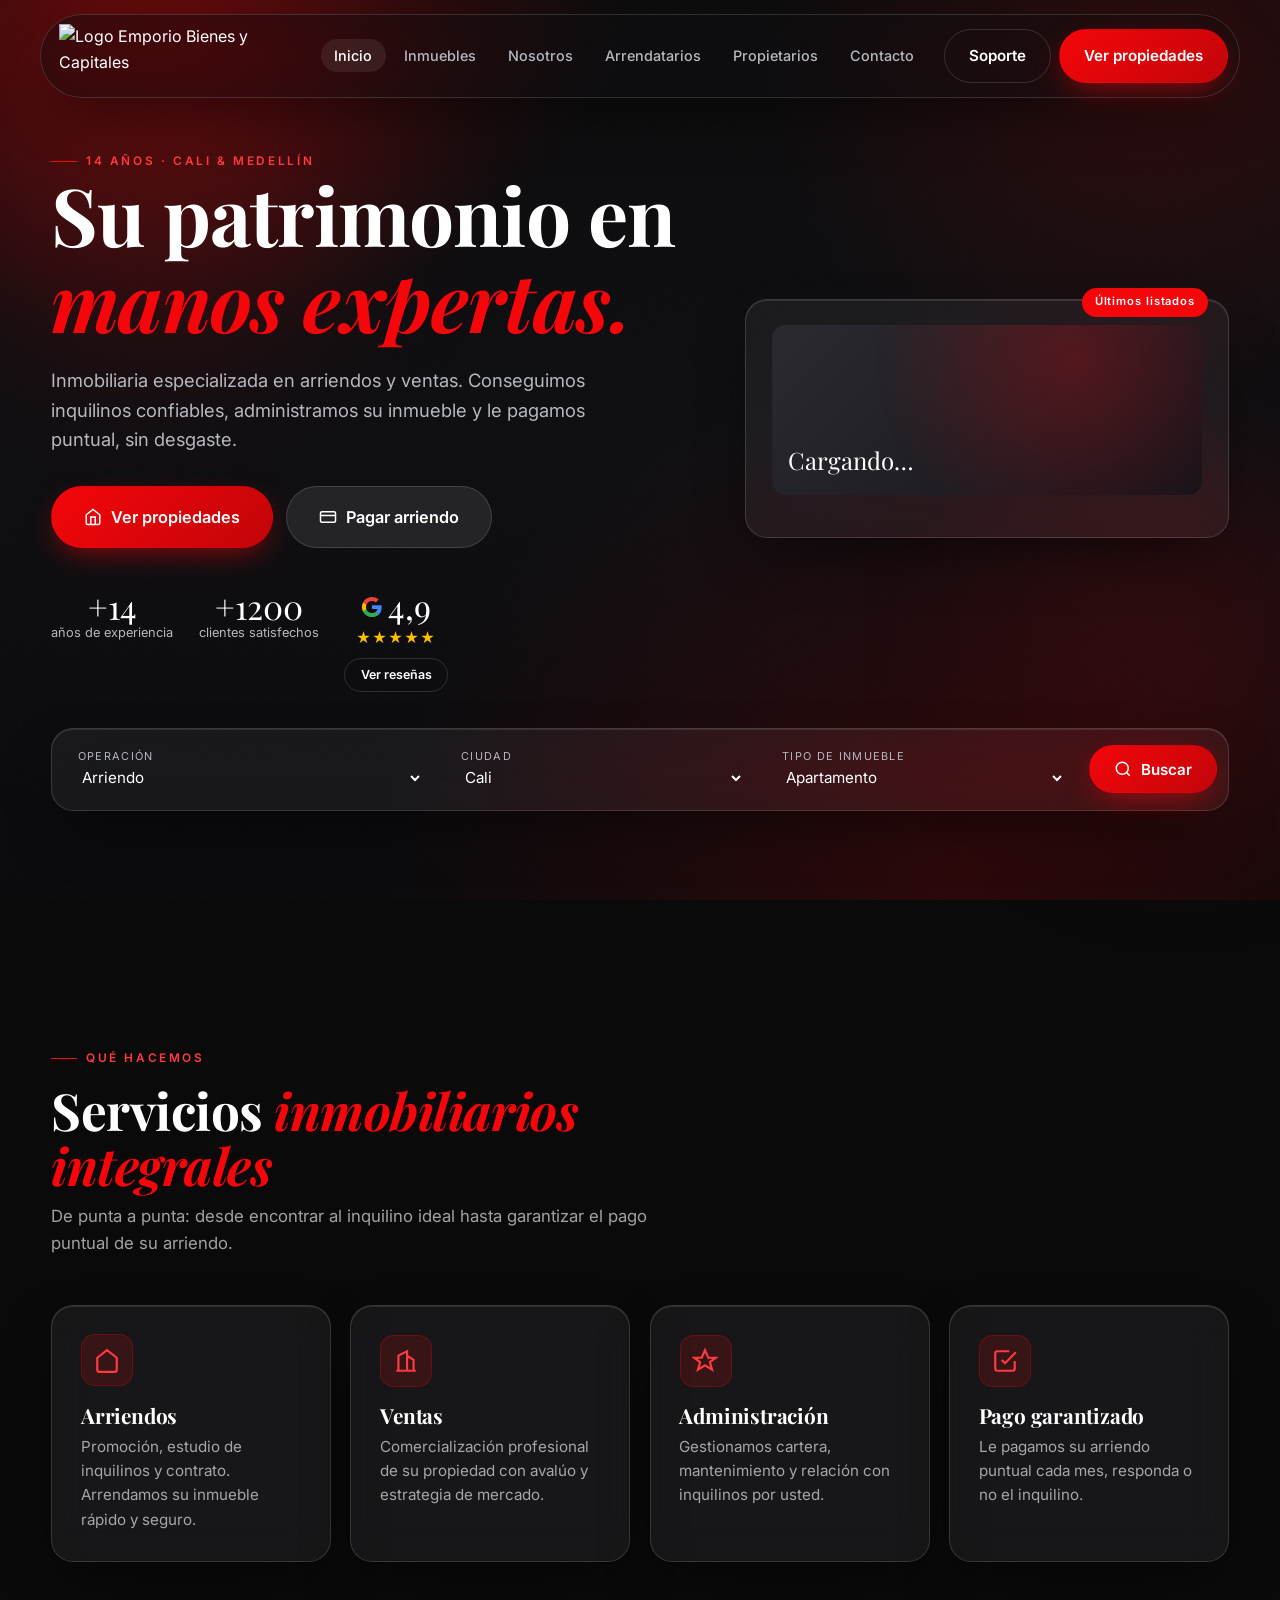
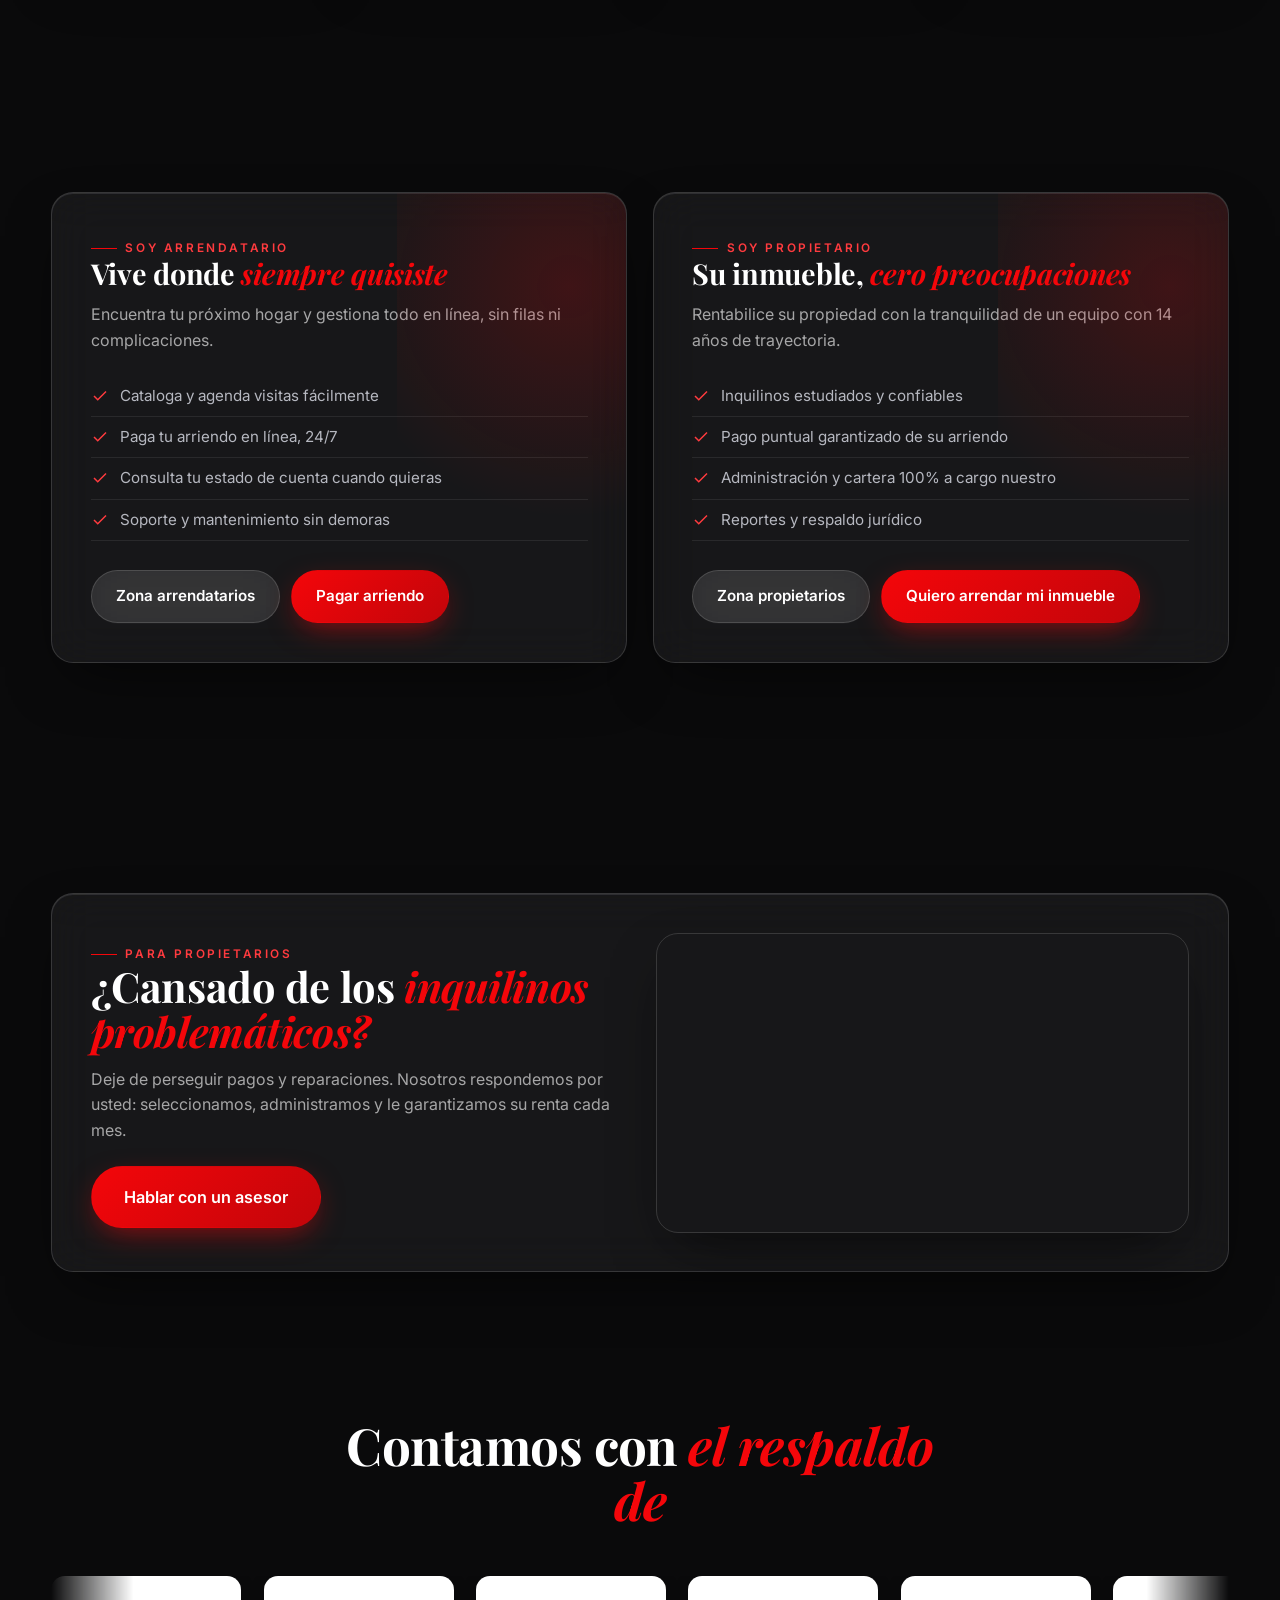
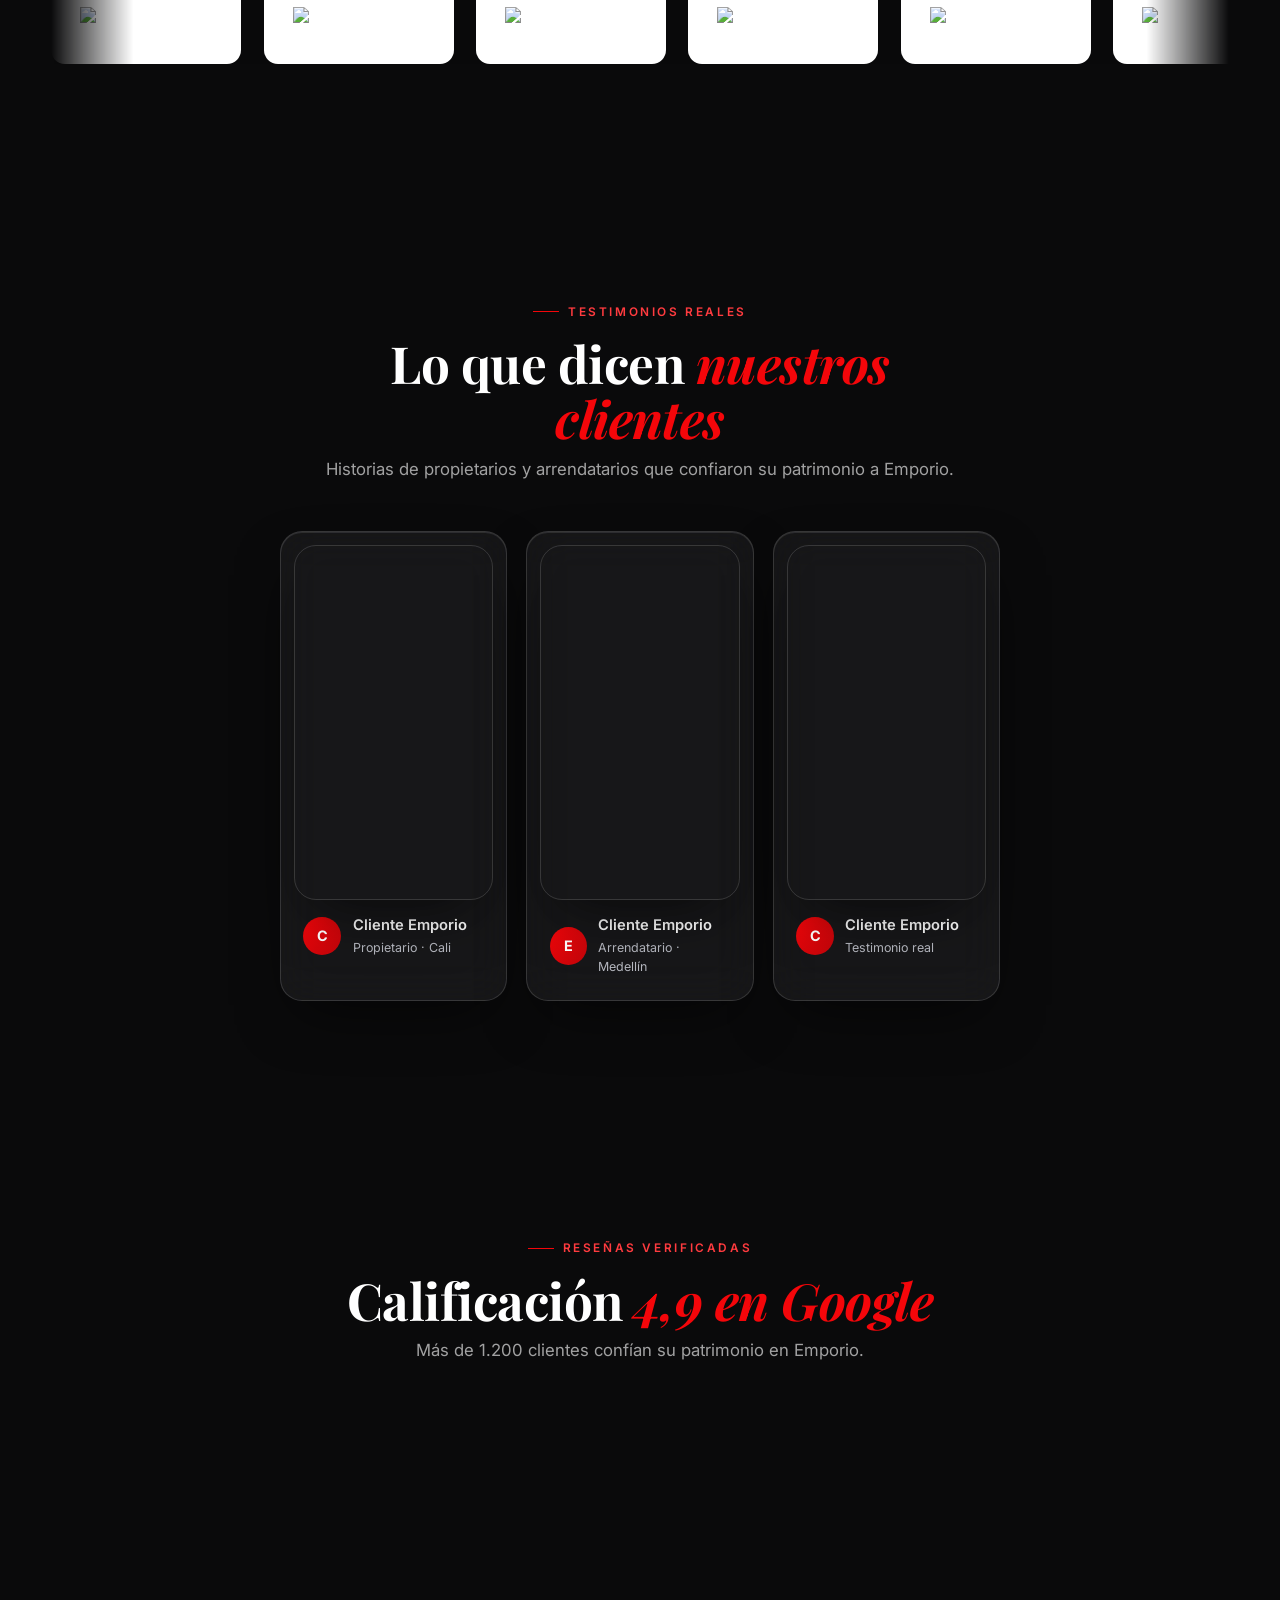
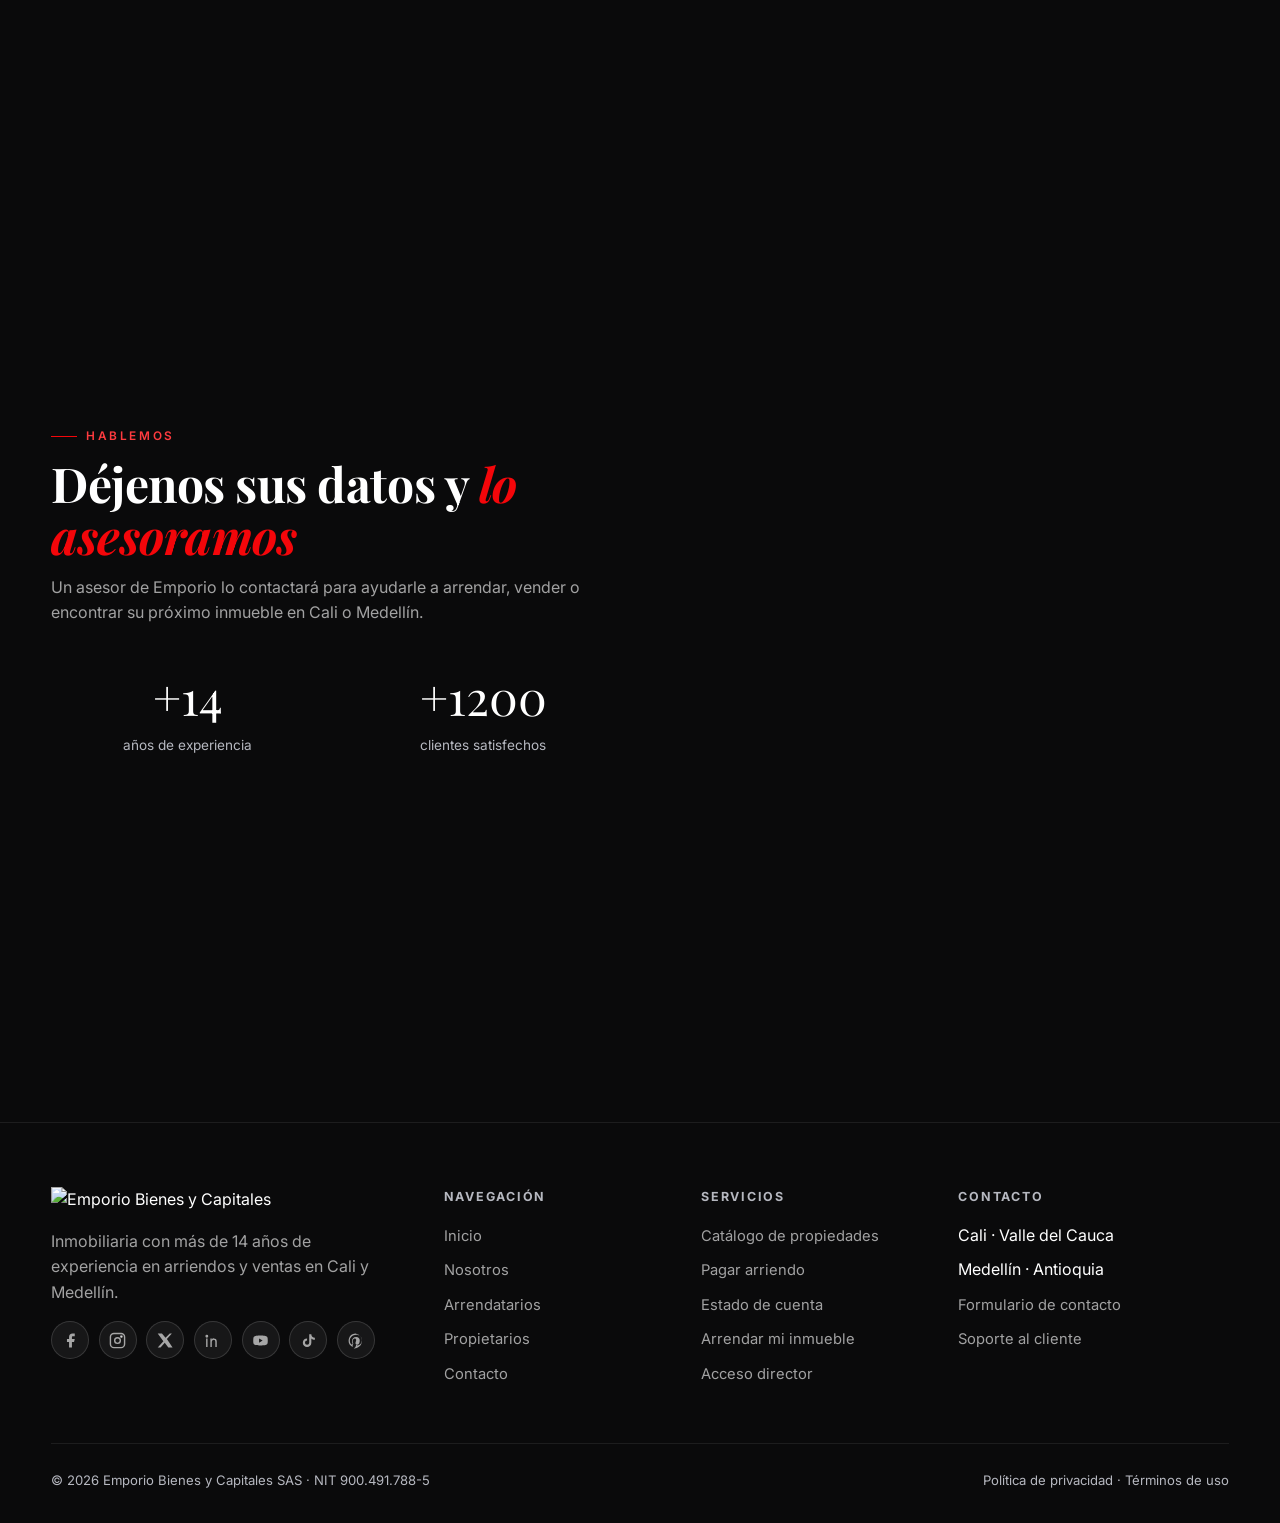
==== commit e250490c: "Home: carrusel aliados; nosotros: foto Cesar + Andrea Cordoba; catalogo paginado 12x pagina (3x4) + " ====
--- a/index.html
+++ b/index.html
@@ -275,6 +275,29 @@
   </div>
 </section>
 
+<!-- ===================== RESPALDO / ALIADOS ===================== -->
+<section id="respaldo">
+  <div class="container">
+    <div class="sec-head center reveal"><h2>Contamos con <span class="em">el respaldo de</span></h2></div>
+    <div class="logos-marquee reveal">
+      <div class="logos-track">
+        <div class="logo-chip"><img src="https://assets.cdn.filesafe.space/EZpRWb9LpJxi5ifCPHF8/media/69985fea63ae754a4a21c558.png" alt="Aliado Emporio" loading="lazy"></div>
+        <div class="logo-chip"><img src="https://assets.cdn.filesafe.space/EZpRWb9LpJxi5ifCPHF8/media/69986034e92bc1516ee269bf.png" alt="Aliado Emporio" loading="lazy"></div>
+        <div class="logo-chip"><img src="https://assets.cdn.filesafe.space/EZpRWb9LpJxi5ifCPHF8/media/69985fcef834532e017a1ea6.png" alt="Aliado Emporio" loading="lazy"></div>
+        <div class="logo-chip"><img src="https://assets.cdn.filesafe.space/EZpRWb9LpJxi5ifCPHF8/media/6a21d5c22927359c15e5448c.png" alt="Aliado Emporio" loading="lazy"></div>
+        <div class="logo-chip"><img src="https://assets.cdn.filesafe.space/EZpRWb9LpJxi5ifCPHF8/media/69985e42e92bc1291ce22c5f.png" alt="Aliado Emporio" loading="lazy"></div>
+        <div class="logo-chip"><img src="https://assets.cdn.filesafe.space/EZpRWb9LpJxi5ifCPHF8/media/69985deae92bc1b008e221e5.png" alt="Aliado Emporio" loading="lazy"></div>
+        <div class="logo-chip" aria-hidden="true"><img src="https://assets.cdn.filesafe.space/EZpRWb9LpJxi5ifCPHF8/media/69985fea63ae754a4a21c558.png" alt="" loading="lazy"></div>
+        <div class="logo-chip" aria-hidden="true"><img src="https://assets.cdn.filesafe.space/EZpRWb9LpJxi5ifCPHF8/media/69986034e92bc1516ee269bf.png" alt="" loading="lazy"></div>
+        <div class="logo-chip" aria-hidden="true"><img src="https://assets.cdn.filesafe.space/EZpRWb9LpJxi5ifCPHF8/media/69985fcef834532e017a1ea6.png" alt="" loading="lazy"></div>
+        <div class="logo-chip" aria-hidden="true"><img src="https://assets.cdn.filesafe.space/EZpRWb9LpJxi5ifCPHF8/media/6a21d5c22927359c15e5448c.png" alt="" loading="lazy"></div>
+        <div class="logo-chip" aria-hidden="true"><img src="https://assets.cdn.filesafe.space/EZpRWb9LpJxi5ifCPHF8/media/69985e42e92bc1291ce22c5f.png" alt="" loading="lazy"></div>
+        <div class="logo-chip" aria-hidden="true"><img src="https://assets.cdn.filesafe.space/EZpRWb9LpJxi5ifCPHF8/media/69985deae92bc1b008e221e5.png" alt="" loading="lazy"></div>
+      </div>
+    </div>
+  </div>
+</section>
+
 <!-- ===================== TESTIMONIOS ===================== -->
 <section id="testimonios">
   <div class="container">
--- a/assets/styles.css
+++ b/assets/styles.css
@@ -485,7 +485,7 @@
 .cnav:hover { background: var(--rojo); }
 .cnav.prev { left: 14px; } .cnav.next { right: 14px; }
 .ccount { position: absolute; bottom: 14px; right: 14px; background: rgba(0,0,0,0.55); backdrop-filter: blur(6px); color: #fff; font-size: 0.8rem; padding: 0.3rem 0.7rem; border-radius: 100px; z-index: 2; }
-.cat-toolbar { grid-template-columns: 1.8fr 1fr 1fr; }
+.cat-toolbar { grid-template-columns: 0.85fr 1.6fr 1fr 1fr; }
 @media (max-width: 900px) { .cat-toolbar { grid-template-columns: 1fr 1fr; } }
 
 /* ---- Stats hero centradas + reseña Google ---- */
@@ -508,3 +508,24 @@
 .hcar-dots { display: flex; justify-content: center; gap: 6px; margin-top: 0.9rem; }
 .hcar-dots button { width: 7px; height: 7px; border-radius: 50%; border: none; padding: 0; background: rgba(255,255,255,0.25); cursor: pointer; transition: background .25s, width .25s; }
 .hcar-dots button.active { background: var(--rojo); width: 18px; border-radius: 4px; }
+
+/* ---- Carrusel de aliados (marquee infinito) ---- */
+#respaldo { padding-top: 1rem; }
+.logos-marquee { overflow: hidden; position: relative; margin-top: 1.6rem;
+  -webkit-mask-image: linear-gradient(90deg, transparent, #000 7%, #000 93%, transparent);
+          mask-image: linear-gradient(90deg, transparent, #000 7%, #000 93%, transparent); }
+.logos-track { display: flex; width: max-content; animation: logos-scroll 32s linear infinite; }
+.logos-marquee:hover .logos-track { animation-play-state: paused; }
+.logo-chip { flex: 0 0 auto; height: 88px; min-width: 190px; margin-right: 1.4rem;
+  padding: 0 1.6rem; background: #fff; border-radius: 14px; display: grid; place-items: center;
+  box-shadow: 0 8px 24px -12px rgba(0,0,0,0.5); }
+.logo-chip img { max-height: 52px; max-width: 150px; width: auto; object-fit: contain; display: block; }
+@keyframes logos-scroll { from { transform: translateX(0); } to { transform: translateX(-50%); } }
+@media (prefers-reduced-motion: reduce) { .logos-track { animation: none; } }
+@media (max-width: 640px) { .logo-chip { height: 72px; min-width: 150px; margin-right: 1rem; } .logo-chip img { max-height: 42px; max-width: 120px; } }
+
+/* ---- Características del inmueble (ficha) ---- */
+.feat-list { display: flex; flex-wrap: wrap; gap: 0.5rem; margin-top: 0.2rem; }
+.feat { font-size: 0.82rem; color: #fff; background: var(--glass-bg-strong); border: 1px solid var(--glass-border);
+  border-radius: 100px; padding: 0.42rem 0.9rem; display: inline-flex; align-items: center; gap: 0.45rem; }
+.feat::before { content: ''; width: 6px; height: 6px; border-radius: 50%; background: var(--rojo); flex: 0 0 auto; }
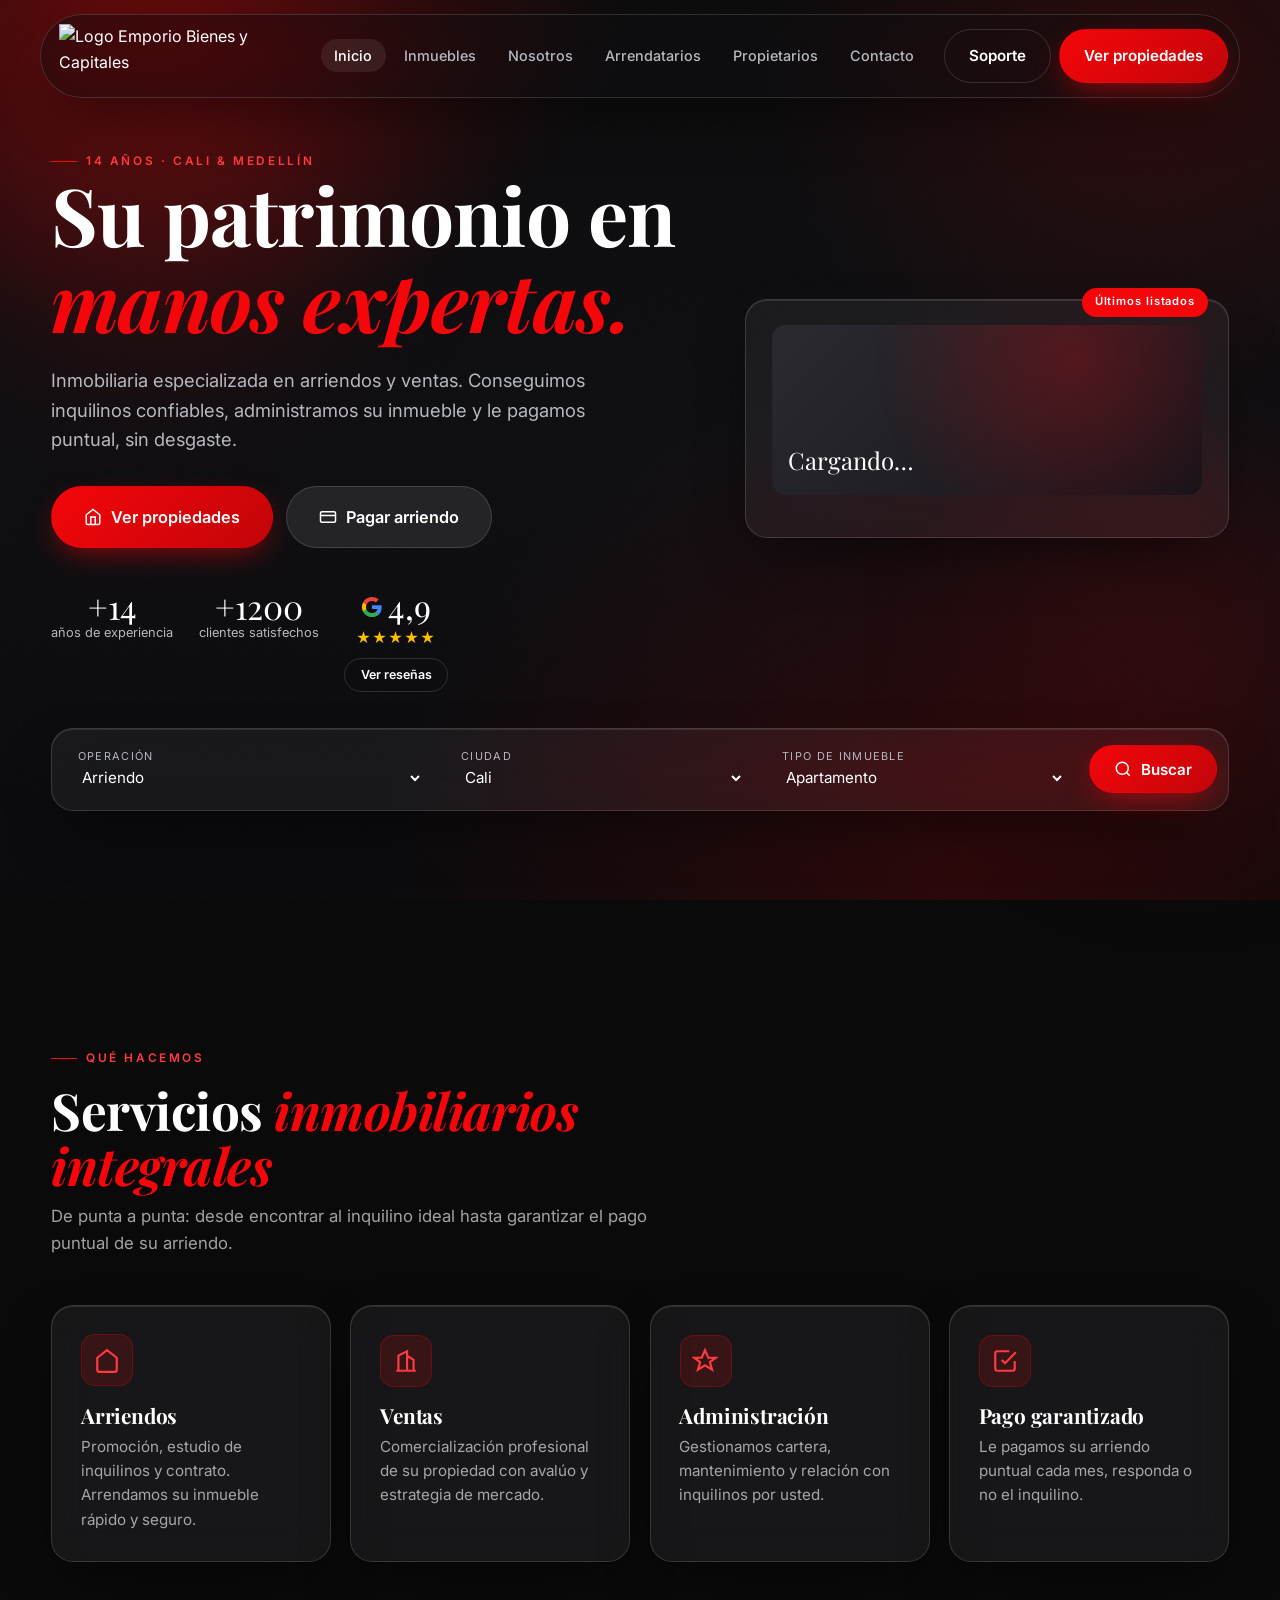
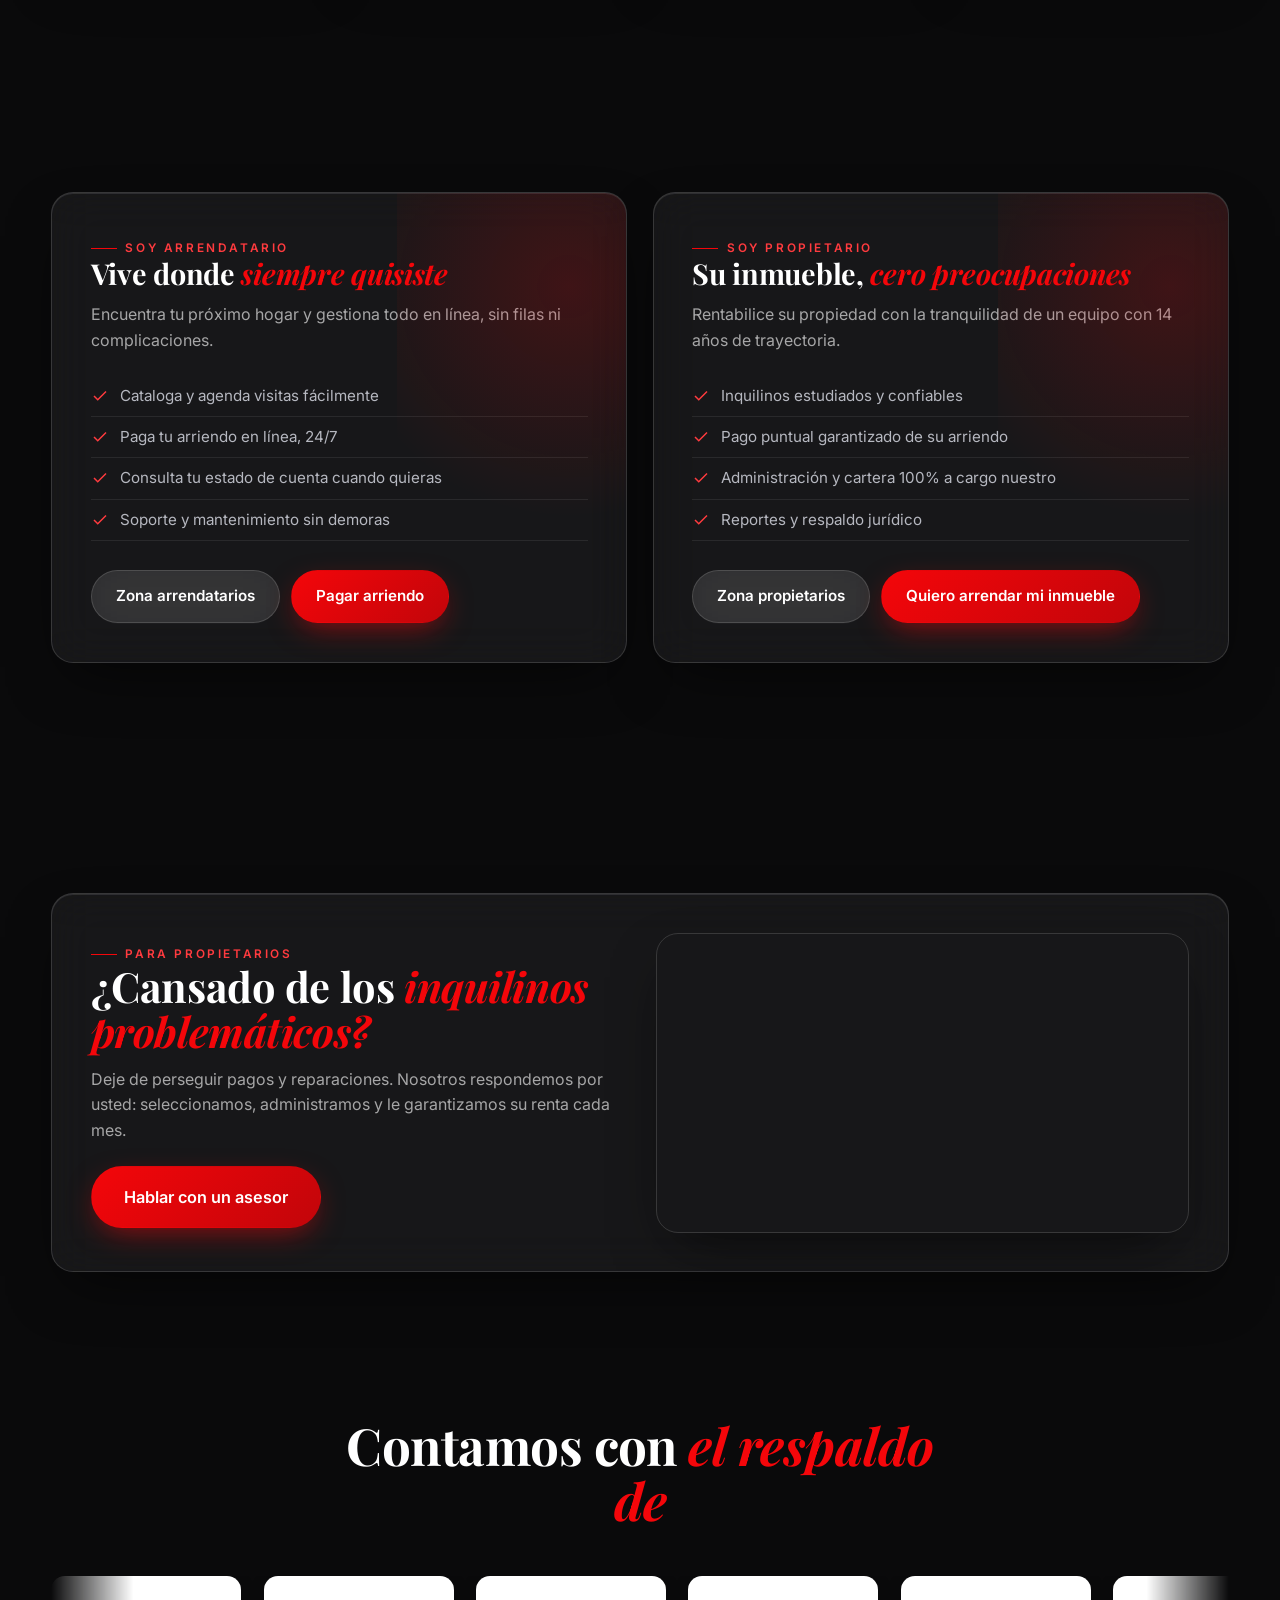
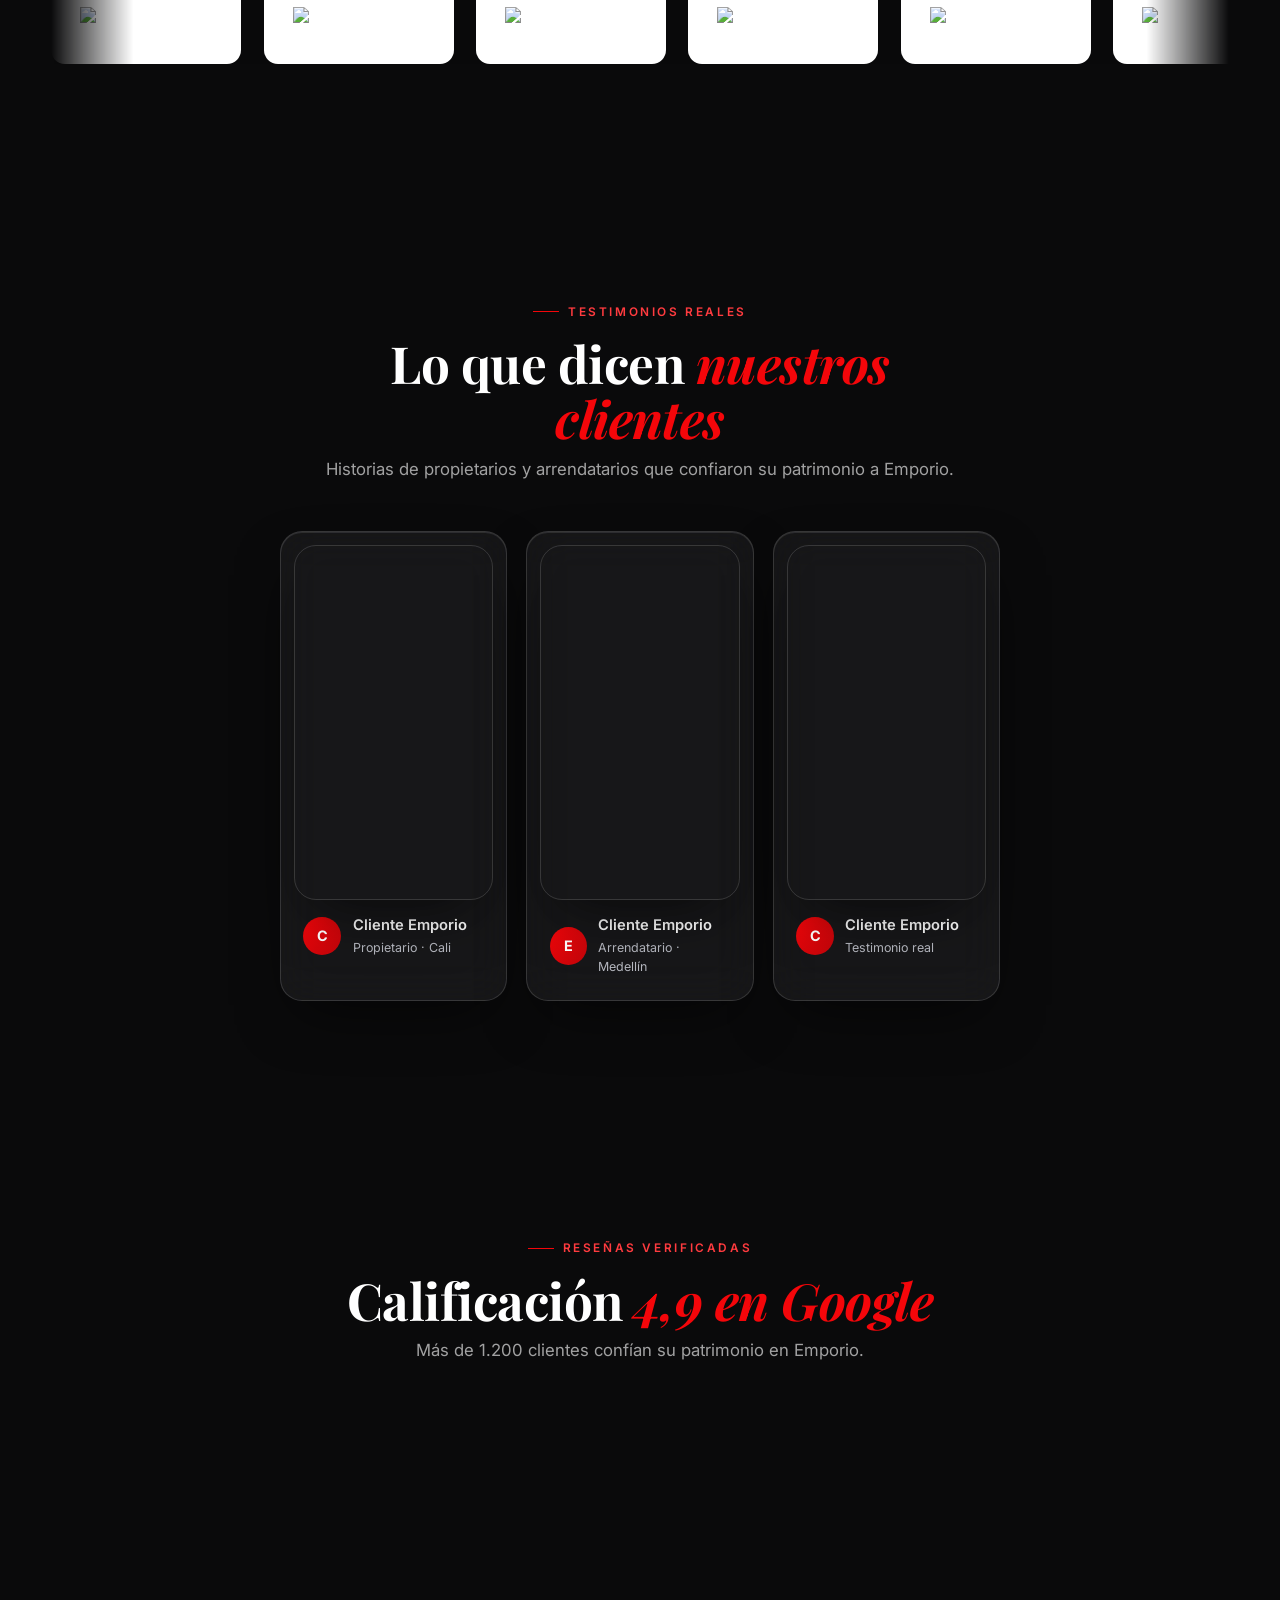
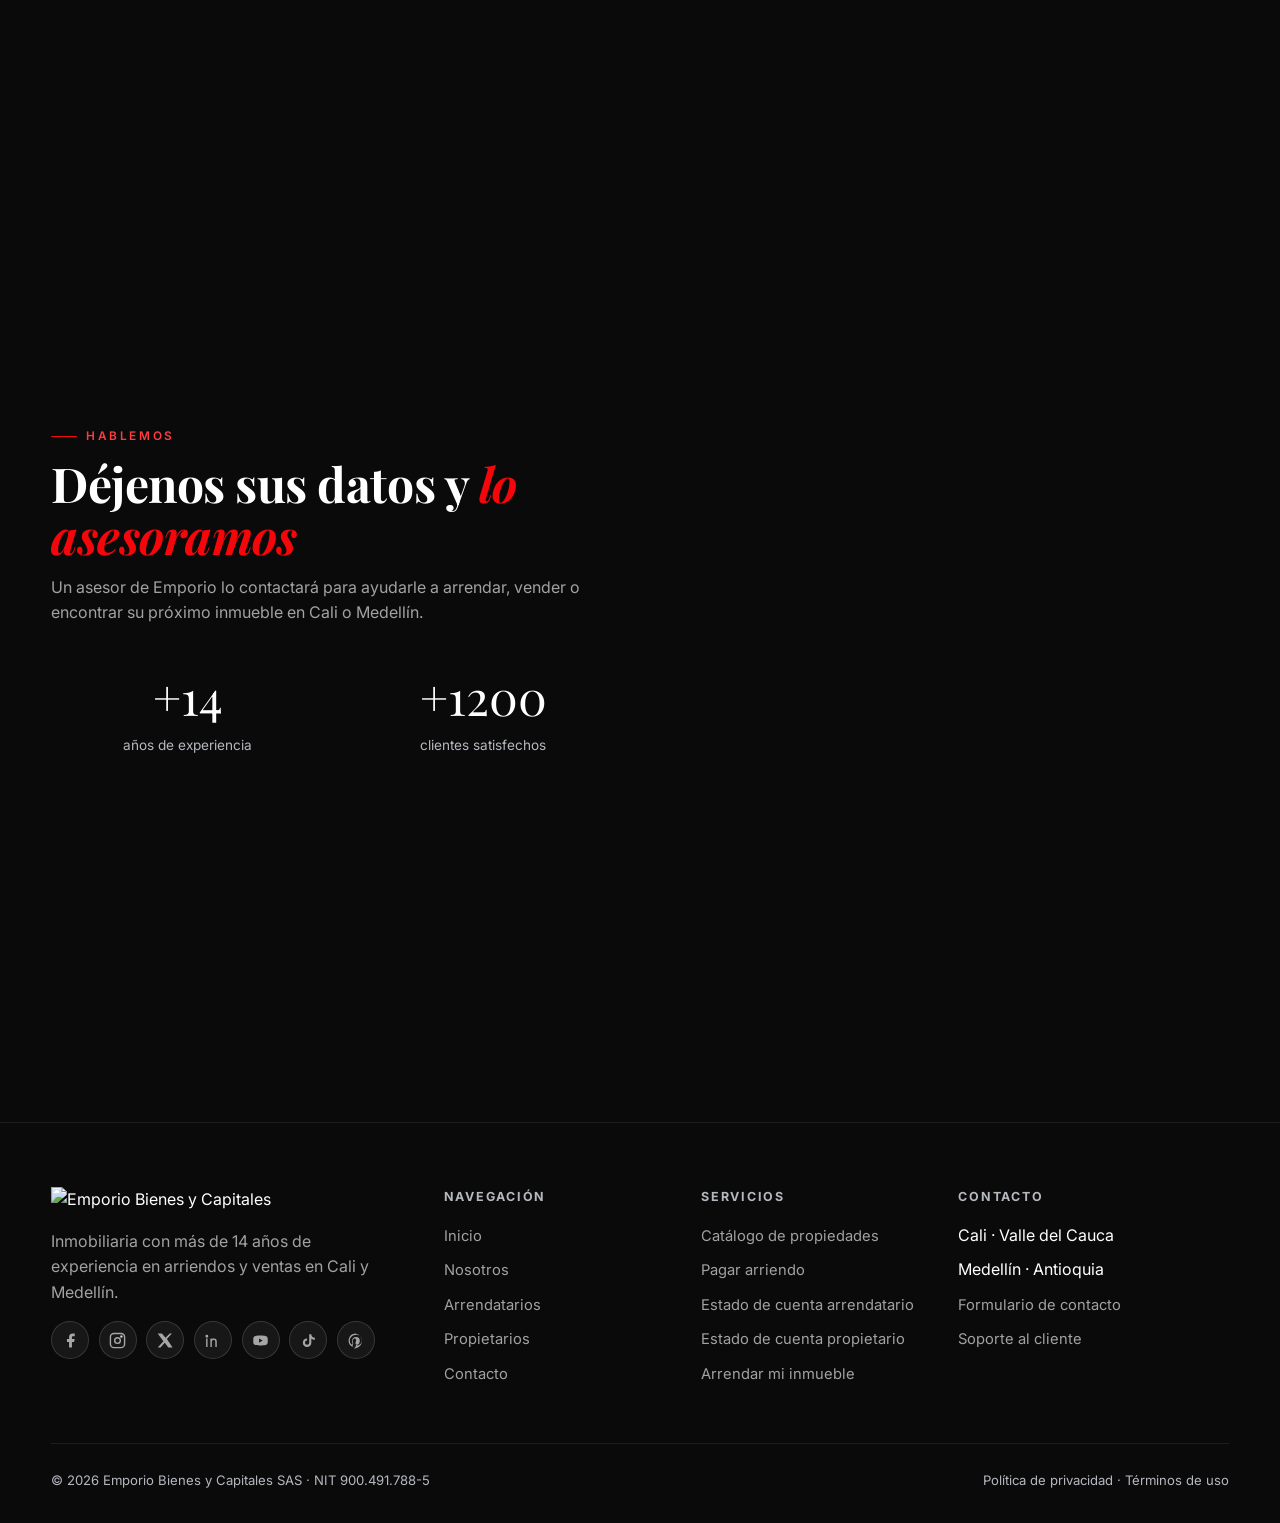
==== commit 12558eda: "Widget chat nuevo; soporte/solicitudes a portal.emporiobienes.com; form GHL en propietarios; FAQ arr" ====
--- a/index.html
+++ b/index.html
@@ -1,6 +1,13 @@
 <!DOCTYPE html>
 <html lang="es-CO">
 <head>
+<!-- Google Tag Manager -->
+<script>(function(w,d,s,l,i){w[l]=w[l]||[];w[l].push({'gtm.start':
+new Date().getTime(),event:'gtm.js'});var f=d.getElementsByTagName(s)[0],
+j=d.createElement(s),dl=l!='dataLayer'?'&l='+l:'';j.async=true;j.src=
+'https://www.googletagmanager.com/gtm.js?id='+i+dl;f.parentNode.insertBefore(j,f);
+})(window,document,'script','dataLayer','GTM-K428PTSD');</script>
+<!-- End Google Tag Manager -->
 <meta charset="UTF-8">
 <meta name="viewport" content="width=device-width, initial-scale=1.0">
 
@@ -26,7 +33,7 @@
 
 <!-- Twitter / X -->
 <meta name="twitter:card" content="summary_large_image">
-<meta name="twitter:site" content="@emporiobiene">
+<meta name="twitter:site" content="@emporiobienes">
 <meta name="twitter:title" content="Emporio Bienes y Capitales | Arriendos y Ventas en Cali y Medellín">
 <meta name="twitter:description" content="Inmobiliaria con 14+ años en Cali y Medellín. Arrendamos su inmueble rápido y seguro.">
 <meta name="twitter:image" content="https://assets.cdn.filesafe.space/EZpRWb9LpJxi5ifCPHF8/media/687c1a56e36c15e57f198a6a.png">
@@ -54,9 +61,9 @@
   "knowsAbout": ["Arriendo de inmuebles", "Venta de inmuebles", "Administración de propiedades", "Avalúos"],
   "address": { "@type": "PostalAddress", "addressLocality": "Cali", "addressRegion": "Valle del Cauca", "addressCountry": "CO" },
   "sameAs": [
-    "https://www.facebook.com/Emporiobiene",
+    "https://www.facebook.com/Emporiobienes",
     "https://www.instagram.com/emporiobienes",
-    "https://x.com/emporiobiene",
+    "https://x.com/emporiobienes",
     "https://www.linkedin.com/company/emporio-bienes-y-capitales/",
     "https://www.youtube.com/@emporiobienes",
     "https://www.tiktok.com/@emporiobienes",
@@ -104,6 +111,10 @@
 <link rel="stylesheet" href="assets/styles.css">
 </head>
 <body>
+<!-- Google Tag Manager (noscript) -->
+<noscript><iframe src="https://www.googletagmanager.com/ns.html?id=GTM-K428PTSD"
+height="0" width="0" style="display:none;visibility:hidden"></iframe></noscript>
+<!-- End Google Tag Manager (noscript) -->
 <div class="bg-mesh"></div><div class="bg-blob b1"></div><div class="bg-blob b2"></div><div class="bg-grain"></div>
 
 <!-- ===================== NAV ===================== -->
@@ -123,7 +134,7 @@
       </ul>
     </nav>
     <div class="nav-cta">
-      <a href="https://emporio-portal.vercel.app/login.html" target="_blank" class="btn btn-ghost" data-track="SolicitudSoporte">Soporte</a>
+      <a href="https://portal.emporiobienes.com/" target="_blank" class="btn btn-ghost" data-track="SolicitudSoporte">Soporte</a>
       <a href="inmuebles.html" target="_blank" class="btn btn-rojo" data-track="VerPropiedades">Ver propiedades</a>
       <button class="nav-toggle" id="navToggle" aria-label="Menú">
         <svg viewBox="0 0 24 24" fill="none" stroke="currentColor" stroke-width="2"><path d="M3 12h18M3 6h18M3 18h18"/></svg>
@@ -139,6 +150,7 @@
   <a href="propietarios.html">Propietarios</a>
   <a href="contacto.html">Contacto</a>
   <a href="inmuebles.html" target="_blank" class="btn btn-rojo">Ver propiedades</a>
+  <a href="https://portal.emporiobienes.com/" target="_blank" class="btn btn-ghost">Soporte</a>
 </div>
 
 <!-- ===================== HERO + BUSCADOR ===================== -->
@@ -382,9 +394,9 @@
         <div class="foot-logo"><img src="https://assets.cdn.filesafe.space/EZpRWb9LpJxi5ifCPHF8/media/687c1a56e36c15e57f198a6a.png" alt="Emporio Bienes y Capitales"></div>
         <p style="max-width:34ch">Inmobiliaria con más de 14 años de experiencia en arriendos y ventas en Cali y Medellín.</p>
         <div class="socials">
-          <a href="https://www.facebook.com/Emporiobiene" target="_blank" aria-label="Facebook"><svg viewBox="0 0 24 24" fill="currentColor"><path d="M18 2h-3a5 5 0 00-5 5v3H7v4h3v8h4v-8h3l1-4h-4V7a1 1 0 011-1h3z"/></svg></a>
+          <a href="https://www.facebook.com/Emporiobienes" target="_blank" aria-label="Facebook"><svg viewBox="0 0 24 24" fill="currentColor"><path d="M18 2h-3a5 5 0 00-5 5v3H7v4h3v8h4v-8h3l1-4h-4V7a1 1 0 011-1h3z"/></svg></a>
           <a href="https://www.instagram.com/emporiobienes" target="_blank" aria-label="Instagram"><svg viewBox="0 0 24 24" fill="none" stroke="currentColor" stroke-width="2"><rect x="2" y="2" width="20" height="20" rx="5"/><circle cx="12" cy="12" r="4"/><circle cx="17.5" cy="6.5" r="1" fill="currentColor"/></svg></a>
-          <a href="https://x.com/emporiobiene" target="_blank" aria-label="X"><svg viewBox="0 0 24 24" fill="currentColor"><path d="M18 2h3l-7 8 8 12h-6l-5-7-6 7H1l8-9L1 2h6l5 6z"/></svg></a>
+          <a href="https://x.com/emporiobienes" target="_blank" aria-label="X"><svg viewBox="0 0 24 24" fill="currentColor"><path d="M18 2h3l-7 8 8 12h-6l-5-7-6 7H1l8-9L1 2h6l5 6z"/></svg></a>
           <a href="https://www.linkedin.com/company/emporio-bienes-y-capitales/" target="_blank" aria-label="LinkedIn"><svg viewBox="0 0 24 24" fill="currentColor"><path d="M4 4a2 2 0 100 4 2 2 0 000-4zM3 9h2v12H3zM9 9h2v2a3 3 0 013-2c2 0 4 1 4 4v8h-2v-7c0-2-1-3-2-3s-3 1-3 3v7H9z"/></svg></a>
           <a href="https://www.youtube.com/@emporiobienes" target="_blank" aria-label="YouTube"><svg viewBox="0 0 24 24" fill="currentColor"><path d="M22 8a3 3 0 00-2-2c-2-1-8-1-8-1s-6 0-8 1a3 3 0 00-2 2 31 31 0 000 8 3 3 0 002 2c2 1 8 1 8 1s6 0 8-1a3 3 0 002-2 31 31 0 000-8zM10 15V9l5 3z"/></svg></a>
           <a href="https://www.tiktok.com/@emporiobienes" target="_blank" aria-label="TikTok"><svg viewBox="0 0 24 24" fill="currentColor"><path d="M16 3c0 3 2 5 5 5v3c-2 0-4-1-5-2v6a6 6 0 11-6-6v3a3 3 0 103 3V3z"/></svg></a>
@@ -399,14 +411,15 @@
       <div><h5>Servicios</h5><ul>
         <li><a href="inmuebles.html" target="_blank" data-track="VerPropiedades">Catálogo de propiedades</a></li>
         <li><a href="https://pagos.palomma.com/emporiobienes/auth/login" target="_blank" data-track="PagarArriendo">Pagar arriendo</a></li>
-        <li><a href="https://simidocs.siminmobiliarias.com/base/simired/simidocsapi1.0/index.php?inmo=350&amp;tipo=2" target="_blank" data-track="ConsultaEstadoCuenta">Estado de cuenta</a></li>
+        <li><a href="https://simidocs.siminmobiliarias.com/base/simired/simidocsapi1.0/index.php?inmo=350&amp;tipo=2" target="_blank" data-track="ConsultaEstadoCuenta">Estado de cuenta arrendatario</a></li>
+        <li><a href="https://simidocs.siminmobiliarias.com/base/simired/simidocsapi1.0/index.php?inmo=350&amp;tipo=1" target="_blank" data-track="ConsultaEstadoCuenta">Estado de cuenta propietario</a></li>
         <li><a href="propietarios.html">Arrendar mi inmueble</a></li>
-        <li><a href="admin.html">Acceso director</a></li>
+        
       </ul></div>
       <div><h5>Contacto</h5><ul>
         <li>Cali · Valle del Cauca</li><li>Medellín · Antioquia</li>
         <li><a href="contacto.html">Formulario de contacto</a></li>
-        <li><a href="https://emporio-portal.vercel.app/login.html" target="_blank" data-track="SolicitudSoporte">Soporte al cliente</a></li>
+        <li><a href="https://portal.emporiobienes.com/" target="_blank" data-track="SolicitudSoporte">Soporte al cliente</a></li>
       </ul></div>
     </div>
     <div class="foot-bottom">
@@ -419,6 +432,6 @@
 <script src="assets/app.js"></script>
 <script src="assets/catalog.js"></script>
 <!-- Widget de chat (LeadConnector) -->
-<script src="https://beta.leadconnectorhq.com/loader.js" data-resources-url="https://beta.leadconnectorhq.com/chat-widget/loader.js" data-widget-id="6892328ecababa08c4f214da"></script>
+<script src="https://widgets.leadconnectorhq.com/loader.js" data-resources-url="https://widgets.leadconnectorhq.com/chat-widget/loader.js" data-widget-id="6a30a5b6b48bf7b6a31a1f4e"></script>
 </body>
 </html>
--- a/assets/styles.css
+++ b/assets/styles.css
@@ -485,7 +485,11 @@
 .cnav:hover { background: var(--rojo); }
 .cnav.prev { left: 14px; } .cnav.next { right: 14px; }
 .ccount { position: absolute; bottom: 14px; right: 14px; background: rgba(0,0,0,0.55); backdrop-filter: blur(6px); color: #fff; font-size: 0.8rem; padding: 0.3rem 0.7rem; border-radius: 100px; z-index: 2; }
-.cat-toolbar { grid-template-columns: 0.85fr 1.6fr 1fr 1fr; }
+.cat-toolbar { grid-template-columns: 0.8fr 1.5fr 0.9fr 0.9fr 1.25fr; }
+.budget-inputs { display: flex; align-items: center; gap: 0.4rem; }
+.budget-inputs input { width: 100%; min-width: 0; }
+.budget-inputs span { color: var(--gris); }
+@media (max-width: 900px) { .cat-toolbar { grid-template-columns: 1fr 1fr; } }
 @media (max-width: 900px) { .cat-toolbar { grid-template-columns: 1fr 1fr; } }
 
 /* ---- Stats hero centradas + reseña Google ---- */
